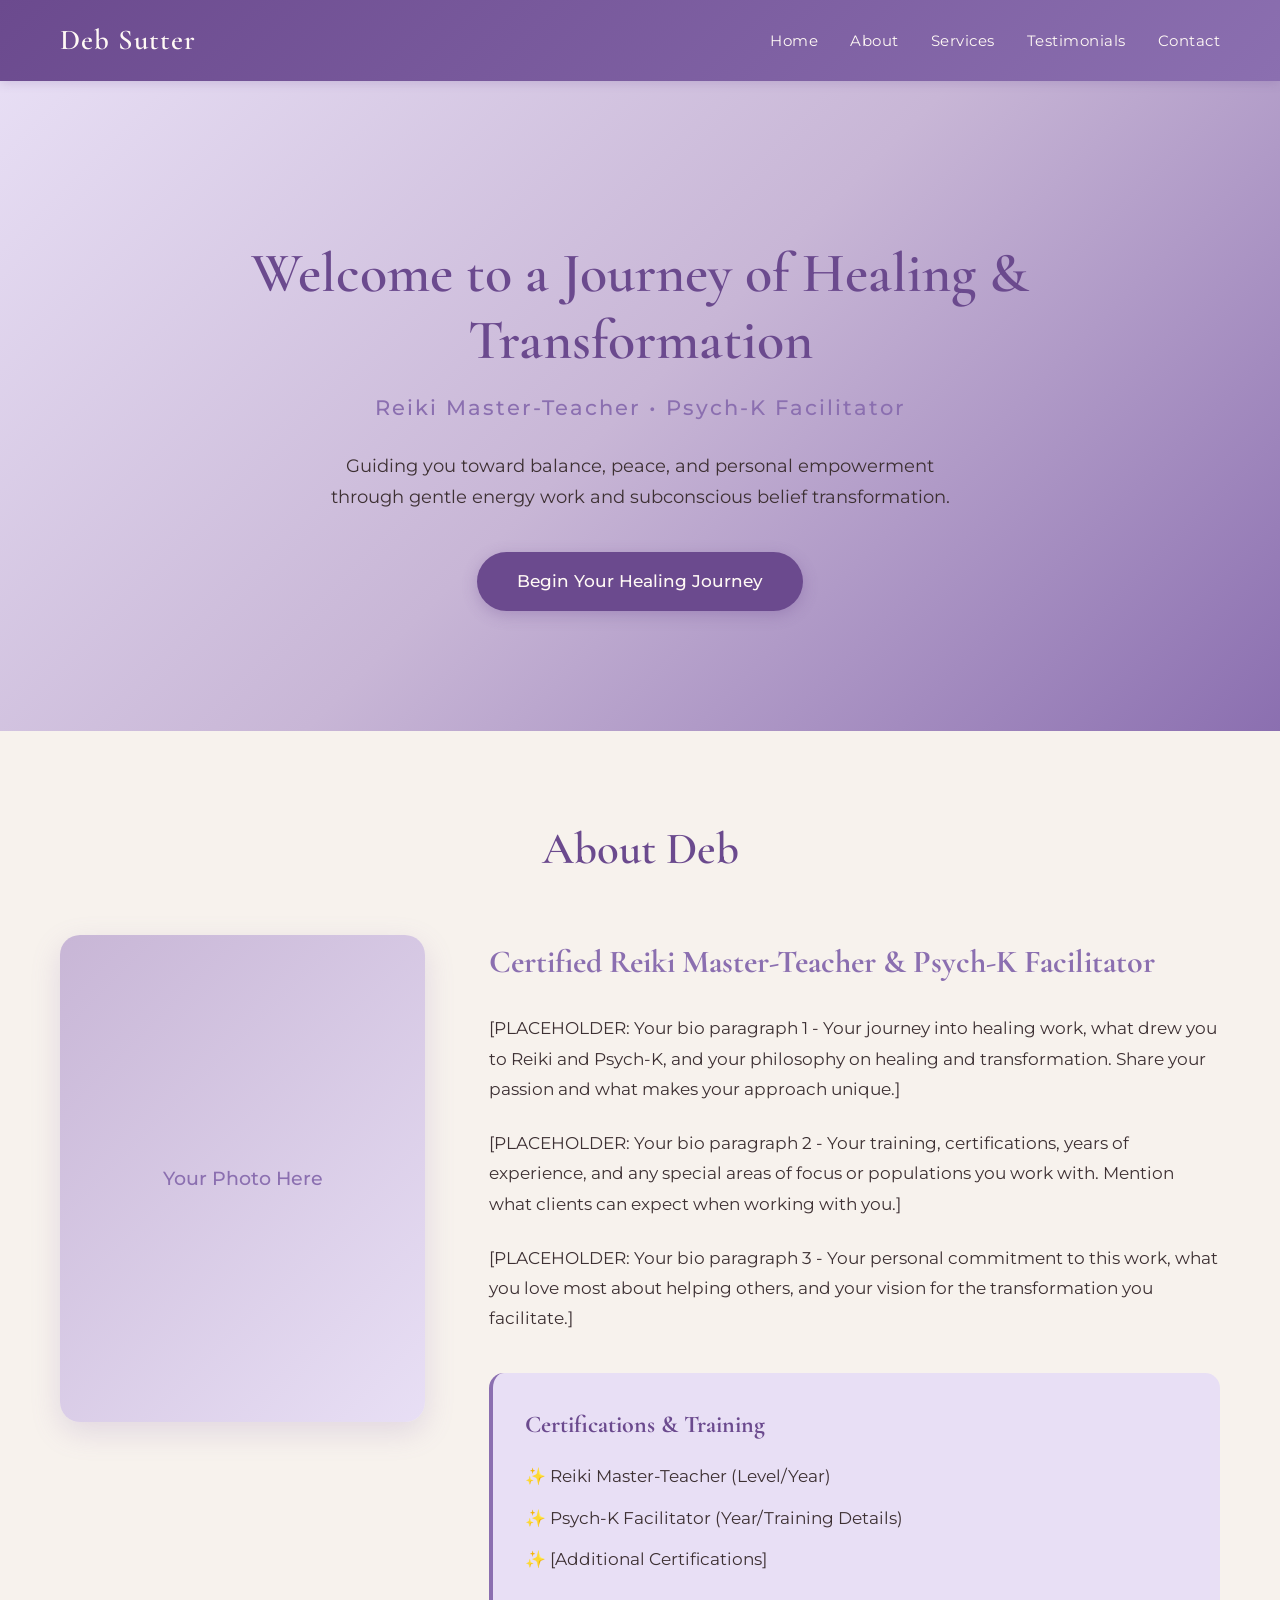
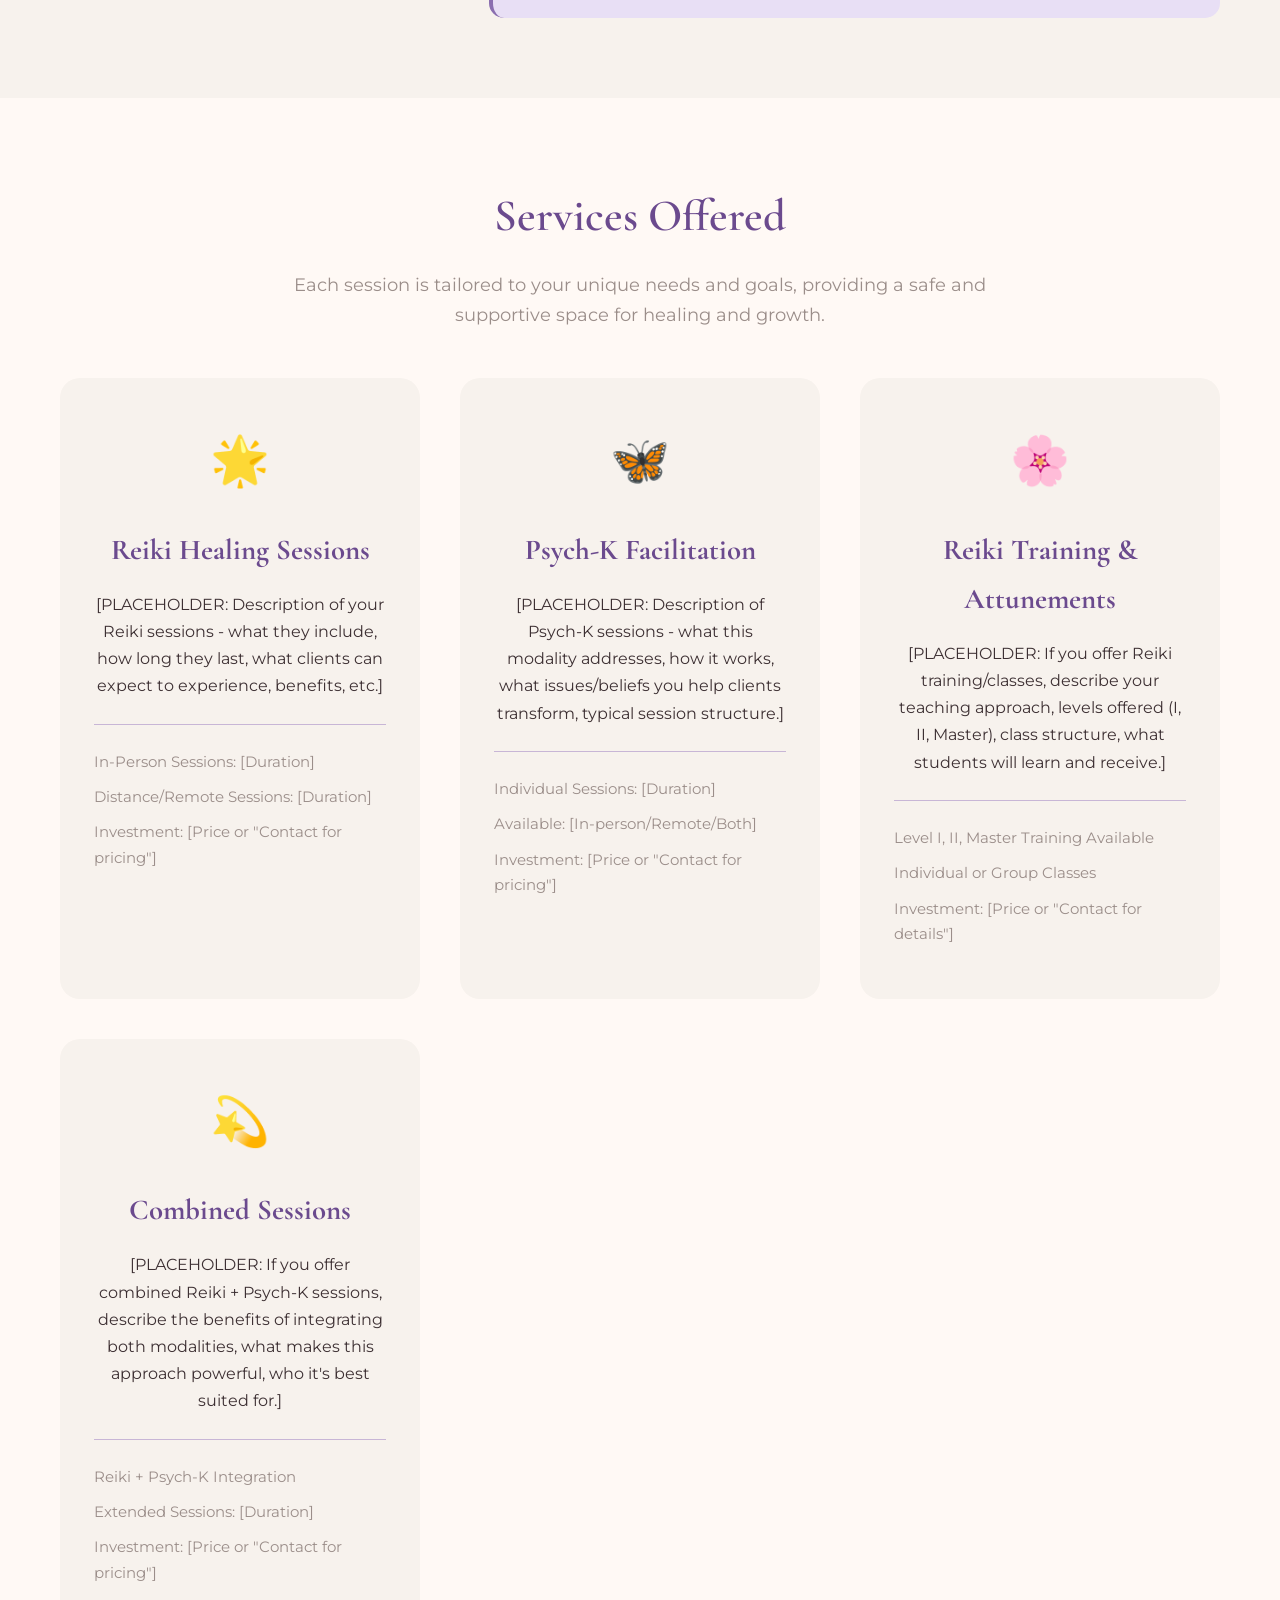
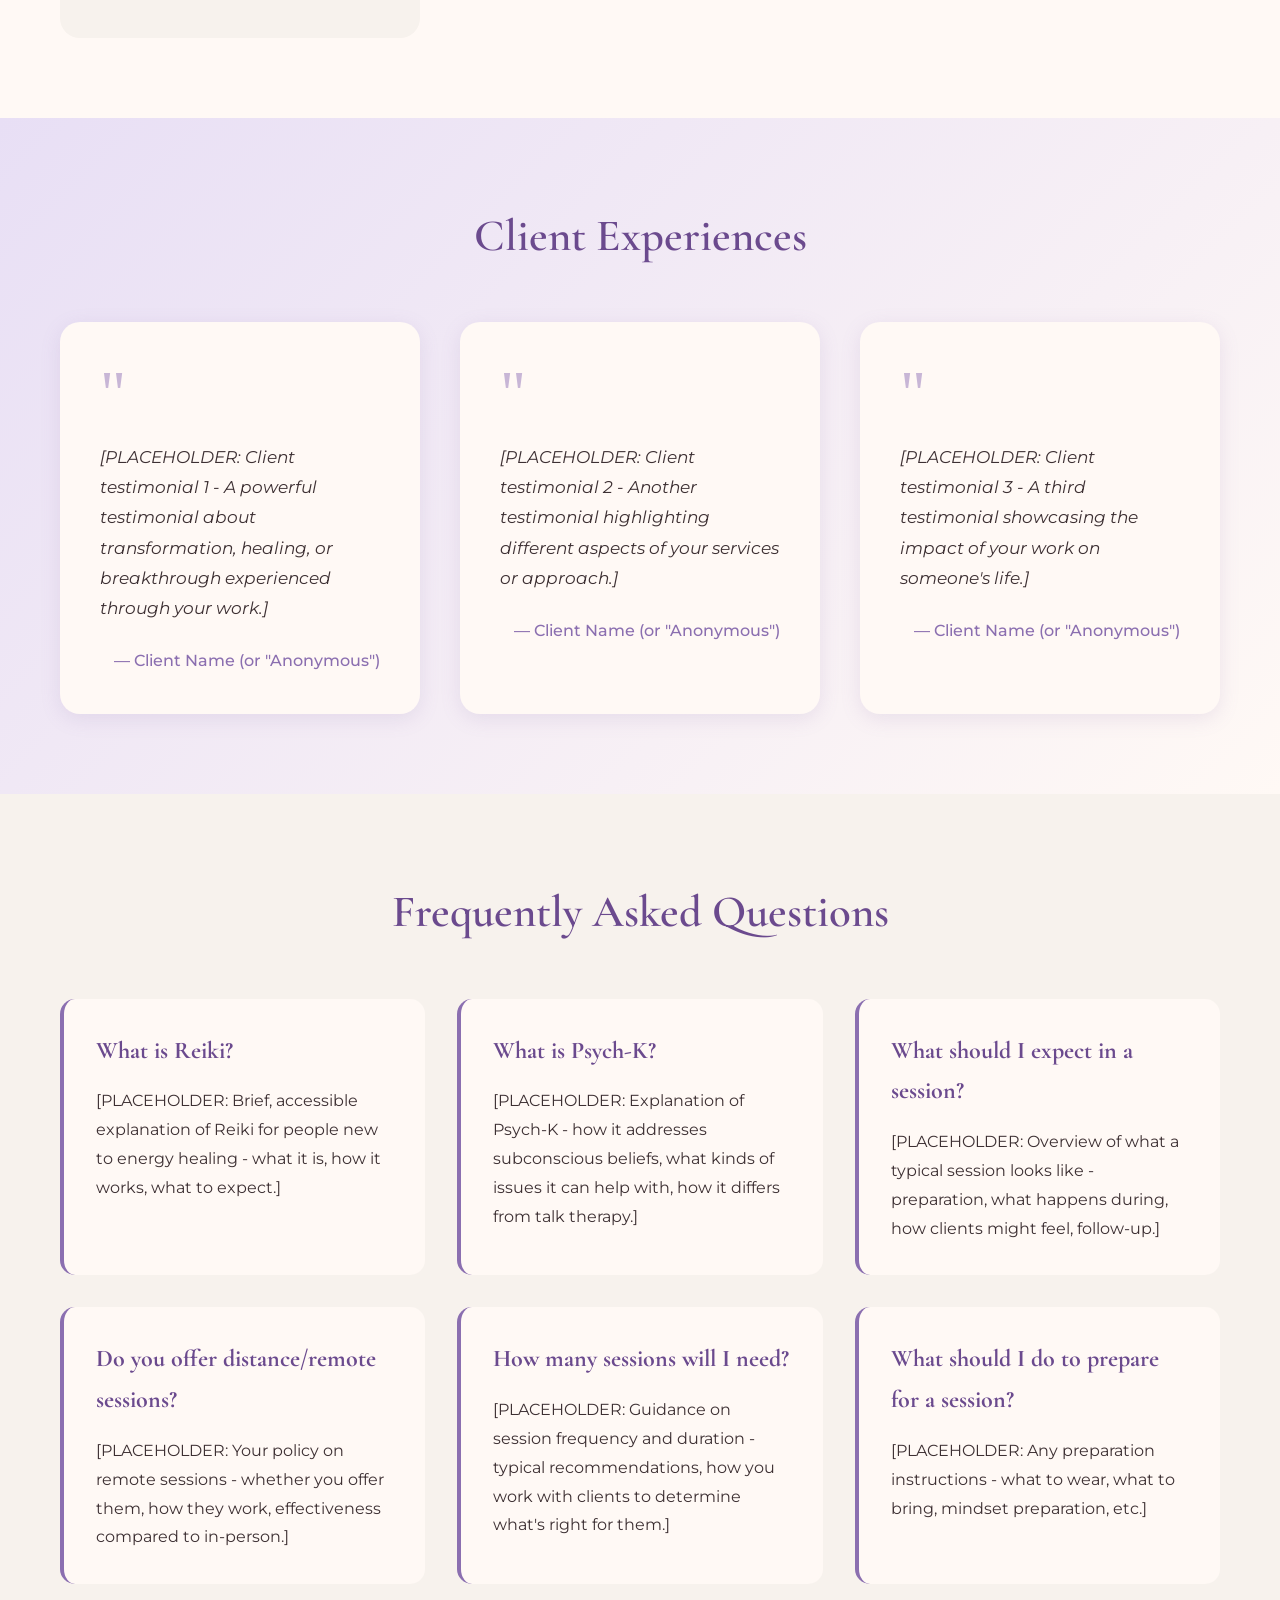
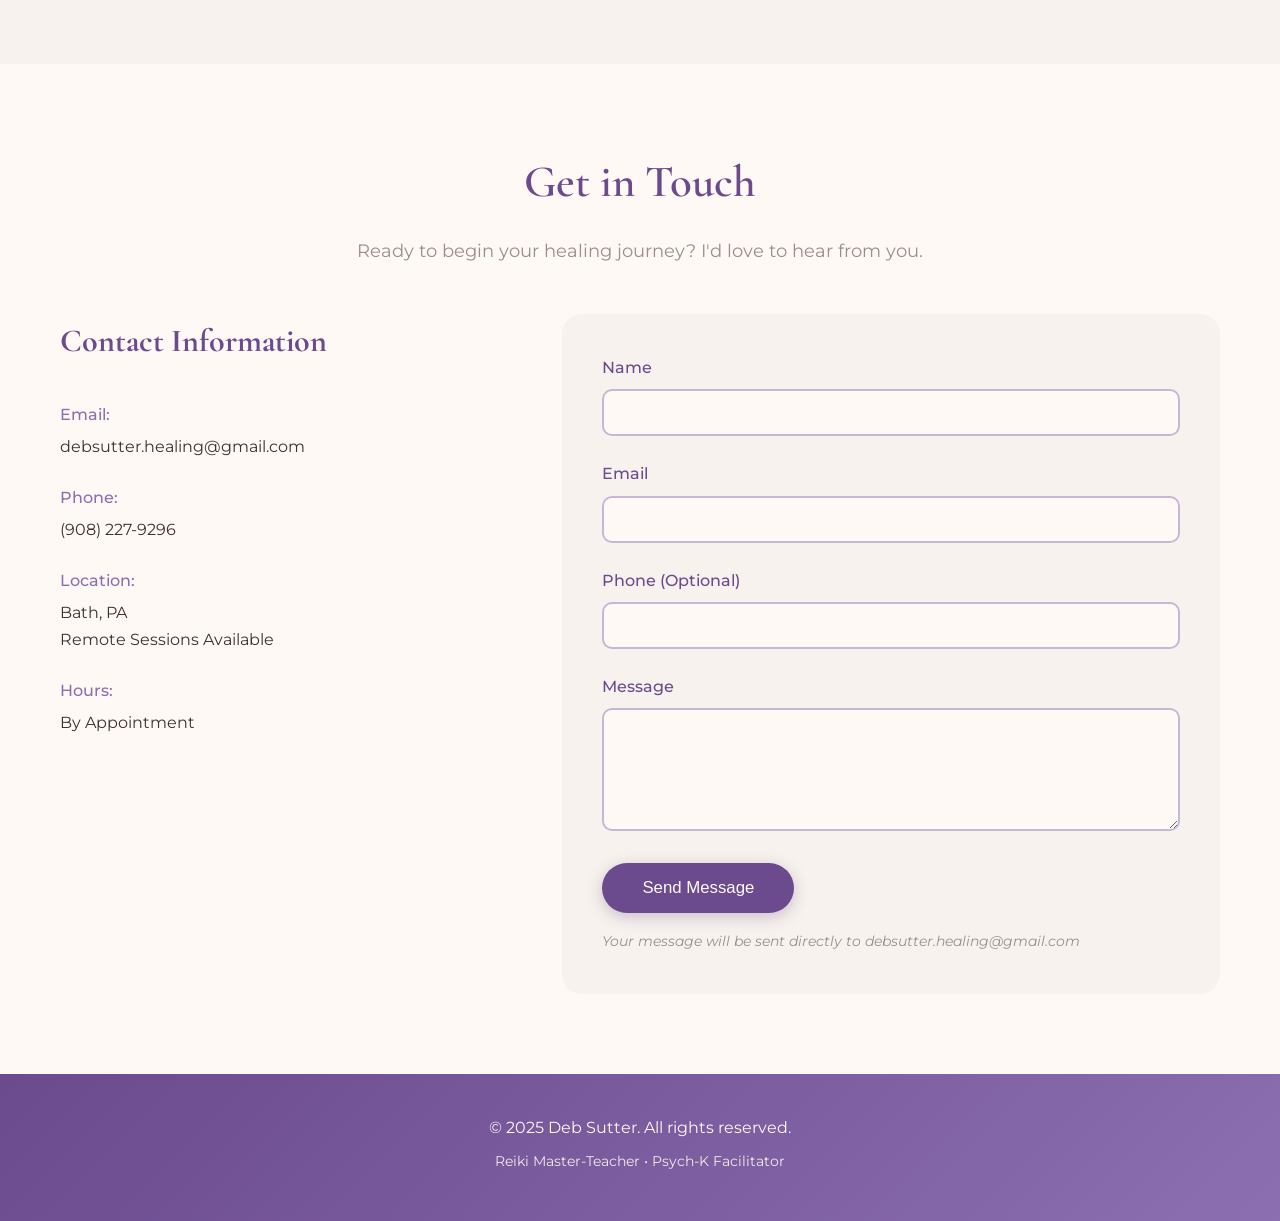
==== index.html @ b5300f3a "Implemented JavaScript redirect to custom thank-you page (free solution) - Removed Formspree _next f" ====
<!DOCTYPE html>
<html lang="en">
<head>
    <meta charset="UTF-8">
    <meta name="viewport" content="width=device-width, initial-scale=1.0">
    <title>Deb Sutter - Reiki Master-Teacher & Psych-K Facilitator</title>
    <link rel="stylesheet" href="styles.css">
    <link rel="preconnect" href="https://fonts.googleapis.com">
    <link rel="preconnect" href="https://fonts.gstatic.com" crossorigin>
    <link href="https://fonts.googleapis.com/css2?family=Cormorant+Garamond:wght@300;400;600&family=Montserrat:wght@300;400;500&display=swap" rel="stylesheet">
</head>
<body>
    <!-- Navigation -->
    <nav class="navbar">
        <div class="container">
            <div class="nav-brand">Deb Sutter</div>
            <ul class="nav-menu">
                <li><a href="#home">Home</a></li>
                <li><a href="#about">About</a></li>
                <li><a href="#services">Services</a></li>
                <li><a href="#testimonials">Testimonials</a></li>
                <li><a href="#contact">Contact</a></li>
            </ul>
            <div class="hamburger">
                <span></span>
                <span></span>
                <span></span>
            </div>
        </div>
    </nav>

    <!-- Hero Section -->
    <section id="home" class="hero">
        <div class="hero-content">
            <h1>Welcome to a Journey of Healing & Transformation</h1>
            <p class="hero-subtitle">Reiki Master-Teacher • Psych-K Facilitator</p>
            <p class="hero-description">Guiding you toward balance, peace, and personal empowerment through gentle energy work and subconscious belief transformation.</p>
            <a href="#contact" class="cta-button">Begin Your Healing Journey</a>
        </div>
    </section>

    <!-- About Section -->
    <section id="about" class="about">
        <div class="container">
            <h2 class="section-title">About Deb</h2>
            <div class="about-content">
                <div class="about-image">
                    <div class="image-placeholder">
                        <p>Your Photo Here</p>
                    </div>
                </div>
                <div class="about-text">
                    <h3>Certified Reiki Master-Teacher & Psych-K Facilitator</h3>
                    <p>
                        [PLACEHOLDER: Your bio paragraph 1 - Your journey into healing work, what drew you to Reiki and Psych-K,
                        and your philosophy on healing and transformation. Share your passion and what makes your approach unique.]
                    </p>
                    <p>
                        [PLACEHOLDER: Your bio paragraph 2 - Your training, certifications, years of experience, and any special
                        areas of focus or populations you work with. Mention what clients can expect when working with you.]
                    </p>
                    <p>
                        [PLACEHOLDER: Your bio paragraph 3 - Your personal commitment to this work, what you love most about
                        helping others, and your vision for the transformation you facilitate.]
                    </p>

                    <div class="credentials">
                        <h4>Certifications & Training</h4>
                        <ul>
                            <li>✨ Reiki Master-Teacher (Level/Year)</li>
                            <li>✨ Psych-K Facilitator (Year/Training Details)</li>
                            <li>✨ [Additional Certifications]</li>
                        </ul>
                    </div>
                </div>
            </div>
        </div>
    </section>

    <!-- Services Section -->
    <section id="services" class="services">
        <div class="container">
            <h2 class="section-title">Services Offered</h2>
            <p class="section-intro">Each session is tailored to your unique needs and goals, providing a safe and supportive space for healing and growth.</p>

            <div class="services-grid">
                <div class="service-card">
                    <div class="service-icon">🌟</div>
                    <h3>Reiki Healing Sessions</h3>
                    <p>[PLACEHOLDER: Description of your Reiki sessions - what they include, how long they last, what clients can expect to experience, benefits, etc.]</p>
                    <ul class="service-details">
                        <li>In-Person Sessions: [Duration]</li>
                        <li>Distance/Remote Sessions: [Duration]</li>
                        <li>Investment: [Price or "Contact for pricing"]</li>
                    </ul>
                </div>

                <div class="service-card">
                    <div class="service-icon">🦋</div>
                    <h3>Psych-K Facilitation</h3>
                    <p>[PLACEHOLDER: Description of Psych-K sessions - what this modality addresses, how it works, what issues/beliefs you help clients transform, typical session structure.]</p>
                    <ul class="service-details">
                        <li>Individual Sessions: [Duration]</li>
                        <li>Available: [In-person/Remote/Both]</li>
                        <li>Investment: [Price or "Contact for pricing"]</li>
                    </ul>
                </div>

                <div class="service-card">
                    <div class="service-icon">🌸</div>
                    <h3>Reiki Training & Attunements</h3>
                    <p>[PLACEHOLDER: If you offer Reiki training/classes, describe your teaching approach, levels offered (I, II, Master), class structure, what students will learn and receive.]</p>
                    <ul class="service-details">
                        <li>Level I, II, Master Training Available</li>
                        <li>Individual or Group Classes</li>
                        <li>Investment: [Price or "Contact for details"]</li>
                    </ul>
                </div>

                <div class="service-card">
                    <div class="service-icon">💫</div>
                    <h3>Combined Sessions</h3>
                    <p>[PLACEHOLDER: If you offer combined Reiki + Psych-K sessions, describe the benefits of integrating both modalities, what makes this approach powerful, who it's best suited for.]</p>
                    <ul class="service-details">
                        <li>Reiki + Psych-K Integration</li>
                        <li>Extended Sessions: [Duration]</li>
                        <li>Investment: [Price or "Contact for pricing"]</li>
                    </ul>
                </div>
            </div>
        </div>
    </section>

    <!-- Testimonials Section -->
    <section id="testimonials" class="testimonials">
        <div class="container">
            <h2 class="section-title">Client Experiences</h2>

            <div class="testimonials-grid">
                <div class="testimonial-card">
                    <div class="quote-icon">"</div>
                    <p class="testimonial-text">
                        [PLACEHOLDER: Client testimonial 1 - A powerful testimonial about transformation, healing, or breakthrough experienced through your work.]
                    </p>
                    <p class="testimonial-author">— Client Name (or "Anonymous")</p>
                </div>

                <div class="testimonial-card">
                    <div class="quote-icon">"</div>
                    <p class="testimonial-text">
                        [PLACEHOLDER: Client testimonial 2 - Another testimonial highlighting different aspects of your services or approach.]
                    </p>
                    <p class="testimonial-author">— Client Name (or "Anonymous")</p>
                </div>

                <div class="testimonial-card">
                    <div class="quote-icon">"</div>
                    <p class="testimonial-text">
                        [PLACEHOLDER: Client testimonial 3 - A third testimonial showcasing the impact of your work on someone's life.]
                    </p>
                    <p class="testimonial-author">— Client Name (or "Anonymous")</p>
                </div>
            </div>
        </div>
    </section>

    <!-- FAQ Section -->
    <section id="faq" class="faq">
        <div class="container">
            <h2 class="section-title">Frequently Asked Questions</h2>

            <div class="faq-grid">
                <div class="faq-item">
                    <h3>What is Reiki?</h3>
                    <p>[PLACEHOLDER: Brief, accessible explanation of Reiki for people new to energy healing - what it is, how it works, what to expect.]</p>
                </div>

                <div class="faq-item">
                    <h3>What is Psych-K?</h3>
                    <p>[PLACEHOLDER: Explanation of Psych-K - how it addresses subconscious beliefs, what kinds of issues it can help with, how it differs from talk therapy.]</p>
                </div>

                <div class="faq-item">
                    <h3>What should I expect in a session?</h3>
                    <p>[PLACEHOLDER: Overview of what a typical session looks like - preparation, what happens during, how clients might feel, follow-up.]</p>
                </div>

                <div class="faq-item">
                    <h3>Do you offer distance/remote sessions?</h3>
                    <p>[PLACEHOLDER: Your policy on remote sessions - whether you offer them, how they work, effectiveness compared to in-person.]</p>
                </div>

                <div class="faq-item">
                    <h3>How many sessions will I need?</h3>
                    <p>[PLACEHOLDER: Guidance on session frequency and duration - typical recommendations, how you work with clients to determine what's right for them.]</p>
                </div>

                <div class="faq-item">
                    <h3>What should I do to prepare for a session?</h3>
                    <p>[PLACEHOLDER: Any preparation instructions - what to wear, what to bring, mindset preparation, etc.]</p>
                </div>
            </div>
        </div>
    </section>

    <!-- Contact Section -->
    <section id="contact" class="contact">
        <div class="container">
            <h2 class="section-title">Get in Touch</h2>
            <p class="section-intro">Ready to begin your healing journey? I'd love to hear from you.</p>

            <div class="contact-content">
                <div class="contact-info">
                    <h3>Contact Information</h3>
                    <div class="contact-item">
                        <span class="contact-label">Email:</span>
                        <a href="mailto:debsutter.healing@gmail.com">debsutter.healing@gmail.com</a>
                    </div>
                    <div class="contact-item">
                        <span class="contact-label">Phone:</span>
                        <a href="tel:+19082279296">(908) 227-9296</a>
                    </div>
                    <div class="contact-item">
                        <span class="contact-label">Location:</span>
                        <span>Bath, PA<br>Remote Sessions Available</span>
                    </div>
                    <div class="contact-item">
                        <span class="contact-label">Hours:</span>
                        <span>By Appointment</span>
                    </div>
                </div>

                <div class="contact-form">
                    <form id="contactForm" action="https://formspree.io/f/xwprgnqw" method="POST">
                        <div class="form-group">
                            <label for="name">Name</label>
                            <input type="text" id="name" name="name" required>
                        </div>
                        <div class="form-group">
                            <label for="email">Email</label>
                            <input type="email" id="email" name="email" required>
                        </div>
                        <div class="form-group">
                            <label for="phone">Phone (Optional)</label>
                            <input type="tel" id="phone" name="phone">
                        </div>
                        <div class="form-group">
                            <label for="message">Message</label>
                            <textarea id="message" name="message" rows="5" required></textarea>
                        </div>
                        <button type="submit" class="cta-button">Send Message</button>
                    </form>
                    <p class="form-note">Your message will be sent directly to debsutter.healing@gmail.com</p>
                </div>
            </div>
        </div>
    </section>

    <!-- Footer -->
    <footer class="footer">
        <div class="container">
            <p>&copy; 2025 Deb Sutter. All rights reserved.</p>
            <p class="footer-note">Reiki Master-Teacher • Psych-K Facilitator</p>
        </div>
    </footer>

    <script src="script.js"></script>
</body>
</html>
---- styles.css ----
/* Global Styles - Warm & Welcoming with Purple/Lavender Theme */
* {
    margin: 0;
    padding: 0;
    box-sizing: border-box;
}

:root {
    /* Purple/Lavender Color Palette */
    --primary-purple: #8B6FB0;
    --soft-lavender: #C8B6D6;
    --pale-lavender: #E8DFF5;
    --deep-purple: #6B4A8E;
    --warm-white: #FFF9F5;
    --cream: #F7F2ED;
    --warm-gray: #9B8E8A;
    --text-dark: #3D3033;
    --gold-accent: #D4AF37;

    /* Typography */
    --font-heading: 'Cormorant Garamond', serif;
    --font-body: 'Montserrat', sans-serif;

    /* Spacing */
    --section-padding: 80px 20px;
    --container-max: 1200px;
}

body {
    font-family: var(--font-body);
    color: var(--text-dark);
    background-color: var(--warm-white);
    line-height: 1.7;
    font-size: 16px;
}

.container {
    max-width: var(--container-max);
    margin: 0 auto;
    padding: 0 20px;
}

/* Navigation */
.navbar {
    background: linear-gradient(135deg, var(--deep-purple) 0%, var(--primary-purple) 100%);
    padding: 1rem 0;
    position: fixed;
    width: 100%;
    top: 0;
    z-index: 1000;
    box-shadow: 0 2px 10px rgba(107, 74, 142, 0.2);
}

.navbar .container {
    display: flex;
    justify-content: space-between;
    align-items: center;
}

.nav-brand {
    font-family: var(--font-heading);
    font-size: 1.8rem;
    font-weight: 600;
    color: var(--warm-white);
    letter-spacing: 1px;
}

.nav-menu {
    display: flex;
    list-style: none;
    gap: 2rem;
}

.nav-menu a {
    color: var(--warm-white);
    text-decoration: none;
    font-weight: 400;
    transition: color 0.3s ease;
    font-size: 0.95rem;
    letter-spacing: 0.5px;
}

.nav-menu a:hover {
    color: var(--gold-accent);
}

.hamburger {
    display: none;
    flex-direction: column;
    cursor: pointer;
}

.hamburger span {
    width: 25px;
    height: 3px;
    background: var(--warm-white);
    margin: 3px 0;
    transition: 0.3s;
}

/* Hero Section */
.hero {
    background: linear-gradient(135deg, var(--pale-lavender) 0%, var(--soft-lavender) 50%, var(--primary-purple) 100%);
    padding: 180px 20px 120px;
    text-align: center;
    margin-top: 60px;
}

.hero-content {
    max-width: 800px;
    margin: 0 auto;
}

.hero h1 {
    font-family: var(--font-heading);
    font-size: 3.5rem;
    font-weight: 600;
    color: var(--deep-purple);
    margin-bottom: 1rem;
    line-height: 1.2;
}

.hero-subtitle {
    font-size: 1.3rem;
    color: var(--primary-purple);
    font-weight: 500;
    margin-bottom: 1.5rem;
    letter-spacing: 2px;
}

.hero-description {
    font-size: 1.15rem;
    color: var(--text-dark);
    margin-bottom: 2.5rem;
    max-width: 650px;
    margin-left: auto;
    margin-right: auto;
}

.cta-button {
    display: inline-block;
    padding: 15px 40px;
    background: var(--deep-purple);
    color: var(--warm-white);
    text-decoration: none;
    border-radius: 50px;
    font-weight: 500;
    font-size: 1.05rem;
    transition: all 0.3s ease;
    box-shadow: 0 4px 15px rgba(107, 74, 142, 0.3);
    border: none;
    cursor: pointer;
}

.cta-button:hover {
    background: var(--primary-purple);
    transform: translateY(-2px);
    box-shadow: 0 6px 20px rgba(107, 74, 142, 0.4);
}

/* Section Titles */
.section-title {
    font-family: var(--font-heading);
    font-size: 2.8rem;
    text-align: center;
    color: var(--deep-purple);
    margin-bottom: 1rem;
    font-weight: 600;
}

.section-intro {
    text-align: center;
    font-size: 1.1rem;
    color: var(--warm-gray);
    max-width: 700px;
    margin: 0 auto 3rem;
}

/* About Section */
.about {
    padding: var(--section-padding);
    background: var(--cream);
}

.about-content {
    display: grid;
    grid-template-columns: 1fr 2fr;
    gap: 4rem;
    align-items: start;
    margin-top: 3rem;
}

.about-image {
    position: relative;
}

.image-placeholder {
    background: linear-gradient(135deg, var(--soft-lavender), var(--pale-lavender));
    border-radius: 20px;
    aspect-ratio: 3/4;
    display: flex;
    align-items: center;
    justify-content: center;
    box-shadow: 0 10px 30px rgba(139, 111, 176, 0.2);
}

.image-placeholder p {
    color: var(--primary-purple);
    font-size: 1.2rem;
    font-weight: 500;
}

.about-text h3 {
    font-family: var(--font-heading);
    font-size: 2rem;
    color: var(--primary-purple);
    margin-bottom: 1.5rem;
}

.about-text p {
    margin-bottom: 1.5rem;
    font-size: 1.05rem;
    line-height: 1.8;
    color: var(--text-dark);
}

.credentials {
    margin-top: 2.5rem;
    padding: 2rem;
    background: var(--pale-lavender);
    border-radius: 15px;
    border-left: 4px solid var(--primary-purple);
}

.credentials h4 {
    font-family: var(--font-heading);
    font-size: 1.5rem;
    color: var(--deep-purple);
    margin-bottom: 1rem;
}

.credentials ul {
    list-style: none;
}

.credentials li {
    margin-bottom: 0.8rem;
    font-size: 1.05rem;
    color: var(--text-dark);
}

/* Services Section */
.services {
    padding: var(--section-padding);
    background: var(--warm-white);
}

.services-grid {
    display: grid;
    grid-template-columns: repeat(auto-fit, minmax(280px, 1fr));
    gap: 2.5rem;
    margin-top: 3rem;
}

.service-card {
    background: var(--cream);
    padding: 2.5rem 2rem;
    border-radius: 20px;
    text-align: center;
    transition: all 0.3s ease;
    border: 2px solid transparent;
}

.service-card:hover {
    transform: translateY(-5px);
    box-shadow: 0 15px 35px rgba(139, 111, 176, 0.2);
    border-color: var(--soft-lavender);
}

.service-icon {
    font-size: 3rem;
    margin-bottom: 1.5rem;
}

.service-card h3 {
    font-family: var(--font-heading);
    font-size: 1.8rem;
    color: var(--deep-purple);
    margin-bottom: 1rem;
}

.service-card p {
    color: var(--text-dark);
    margin-bottom: 1.5rem;
    line-height: 1.7;
}

.service-details {
    list-style: none;
    text-align: left;
    margin-top: 1.5rem;
    padding-top: 1.5rem;
    border-top: 1px solid var(--soft-lavender);
}

.service-details li {
    color: var(--warm-gray);
    margin-bottom: 0.6rem;
    font-size: 0.95rem;
}

/* Testimonials Section */
.testimonials {
    padding: var(--section-padding);
    background: linear-gradient(135deg, var(--pale-lavender) 0%, var(--warm-white) 100%);
}

.testimonials-grid {
    display: grid;
    grid-template-columns: repeat(auto-fit, minmax(300px, 1fr));
    gap: 2.5rem;
    margin-top: 3rem;
}

.testimonial-card {
    background: var(--warm-white);
    padding: 2.5rem;
    border-radius: 20px;
    box-shadow: 0 5px 20px rgba(139, 111, 176, 0.15);
    position: relative;
}

.quote-icon {
    font-size: 4rem;
    color: var(--soft-lavender);
    line-height: 1;
    margin-bottom: 1rem;
    font-family: Georgia, serif;
}

.testimonial-text {
    font-style: italic;
    color: var(--text-dark);
    margin-bottom: 1.5rem;
    line-height: 1.8;
    font-size: 1.05rem;
}

.testimonial-author {
    color: var(--primary-purple);
    font-weight: 500;
    text-align: right;
}

/* FAQ Section */
.faq {
    padding: var(--section-padding);
    background: var(--cream);
}

.faq-grid {
    display: grid;
    grid-template-columns: repeat(auto-fit, minmax(350px, 1fr));
    gap: 2rem;
    margin-top: 3rem;
}

.faq-item {
    background: var(--warm-white);
    padding: 2rem;
    border-radius: 15px;
    border-left: 4px solid var(--primary-purple);
}

.faq-item h3 {
    font-family: var(--font-heading);
    font-size: 1.5rem;
    color: var(--deep-purple);
    margin-bottom: 1rem;
}

.faq-item p {
    color: var(--text-dark);
    line-height: 1.8;
}

/* Contact Section */
.contact {
    padding: var(--section-padding);
    background: var(--warm-white);
}

.contact-content {
    display: grid;
    grid-template-columns: 1fr 1.5fr;
    gap: 4rem;
    margin-top: 3rem;
}

.contact-info h3 {
    font-family: var(--font-heading);
    font-size: 2rem;
    color: var(--deep-purple);
    margin-bottom: 2rem;
}

.contact-item {
    margin-bottom: 1.5rem;
}

.contact-label {
    display: block;
    font-weight: 500;
    color: var(--primary-purple);
    margin-bottom: 0.3rem;
}

.contact-item a {
    color: var(--text-dark);
    text-decoration: none;
    transition: color 0.3s ease;
}

.contact-item a:hover {
    color: var(--primary-purple);
}

/* Contact Form */
.contact-form {
    background: var(--cream);
    padding: 2.5rem;
    border-radius: 20px;
}

.form-group {
    margin-bottom: 1.5rem;
}

.form-group label {
    display: block;
    margin-bottom: 0.5rem;
    color: var(--deep-purple);
    font-weight: 500;
}

.form-group input,
.form-group textarea {
    width: 100%;
    padding: 12px 15px;
    border: 2px solid var(--soft-lavender);
    border-radius: 10px;
    font-family: var(--font-body);
    font-size: 1rem;
    transition: border-color 0.3s ease;
    background: var(--warm-white);
}

.form-group input:focus,
.form-group textarea:focus {
    outline: none;
    border-color: var(--primary-purple);
}

.form-note {
    margin-top: 1rem;
    font-size: 0.9rem;
    color: var(--warm-gray);
    font-style: italic;
}

/* Footer */
.footer {
    background: linear-gradient(135deg, var(--deep-purple) 0%, var(--primary-purple) 100%);
    color: var(--warm-white);
    text-align: center;
    padding: 2.5rem 20px;
}

.footer p {
    margin-bottom: 0.5rem;
}

.footer-note {
    font-size: 0.9rem;
    opacity: 0.9;
}

/* Responsive Design */
@media (max-width: 968px) {
    .about-content,
    .contact-content {
        grid-template-columns: 1fr;
        gap: 2.5rem;
    }

    .hero h1 {
        font-size: 2.5rem;
    }

    .section-title {
        font-size: 2.2rem;
    }
}

@media (max-width: 768px) {
    .hamburger {
        display: flex;
    }

    .nav-menu {
        position: absolute;
        left: -100%;
        top: 70px;
        flex-direction: column;
        background: var(--deep-purple);
        width: 100%;
        text-align: center;
        transition: 0.3s;
        padding: 2rem 0;
    }

    .nav-menu.active {
        left: 0;
    }

    .hero {
        padding: 140px 20px 80px;
    }

    .hero h1 {
        font-size: 2rem;
    }

    .hero-subtitle {
        font-size: 1.1rem;
    }

    .services-grid,
    .testimonials-grid,
    .faq-grid {
        grid-template-columns: 1fr;
    }
}

@media (max-width: 480px) {
    .hero h1 {
        font-size: 1.8rem;
    }

    .section-title {
        font-size: 1.8rem;
    }

    .service-card,
    .testimonial-card {
        padding: 2rem 1.5rem;
    }
}
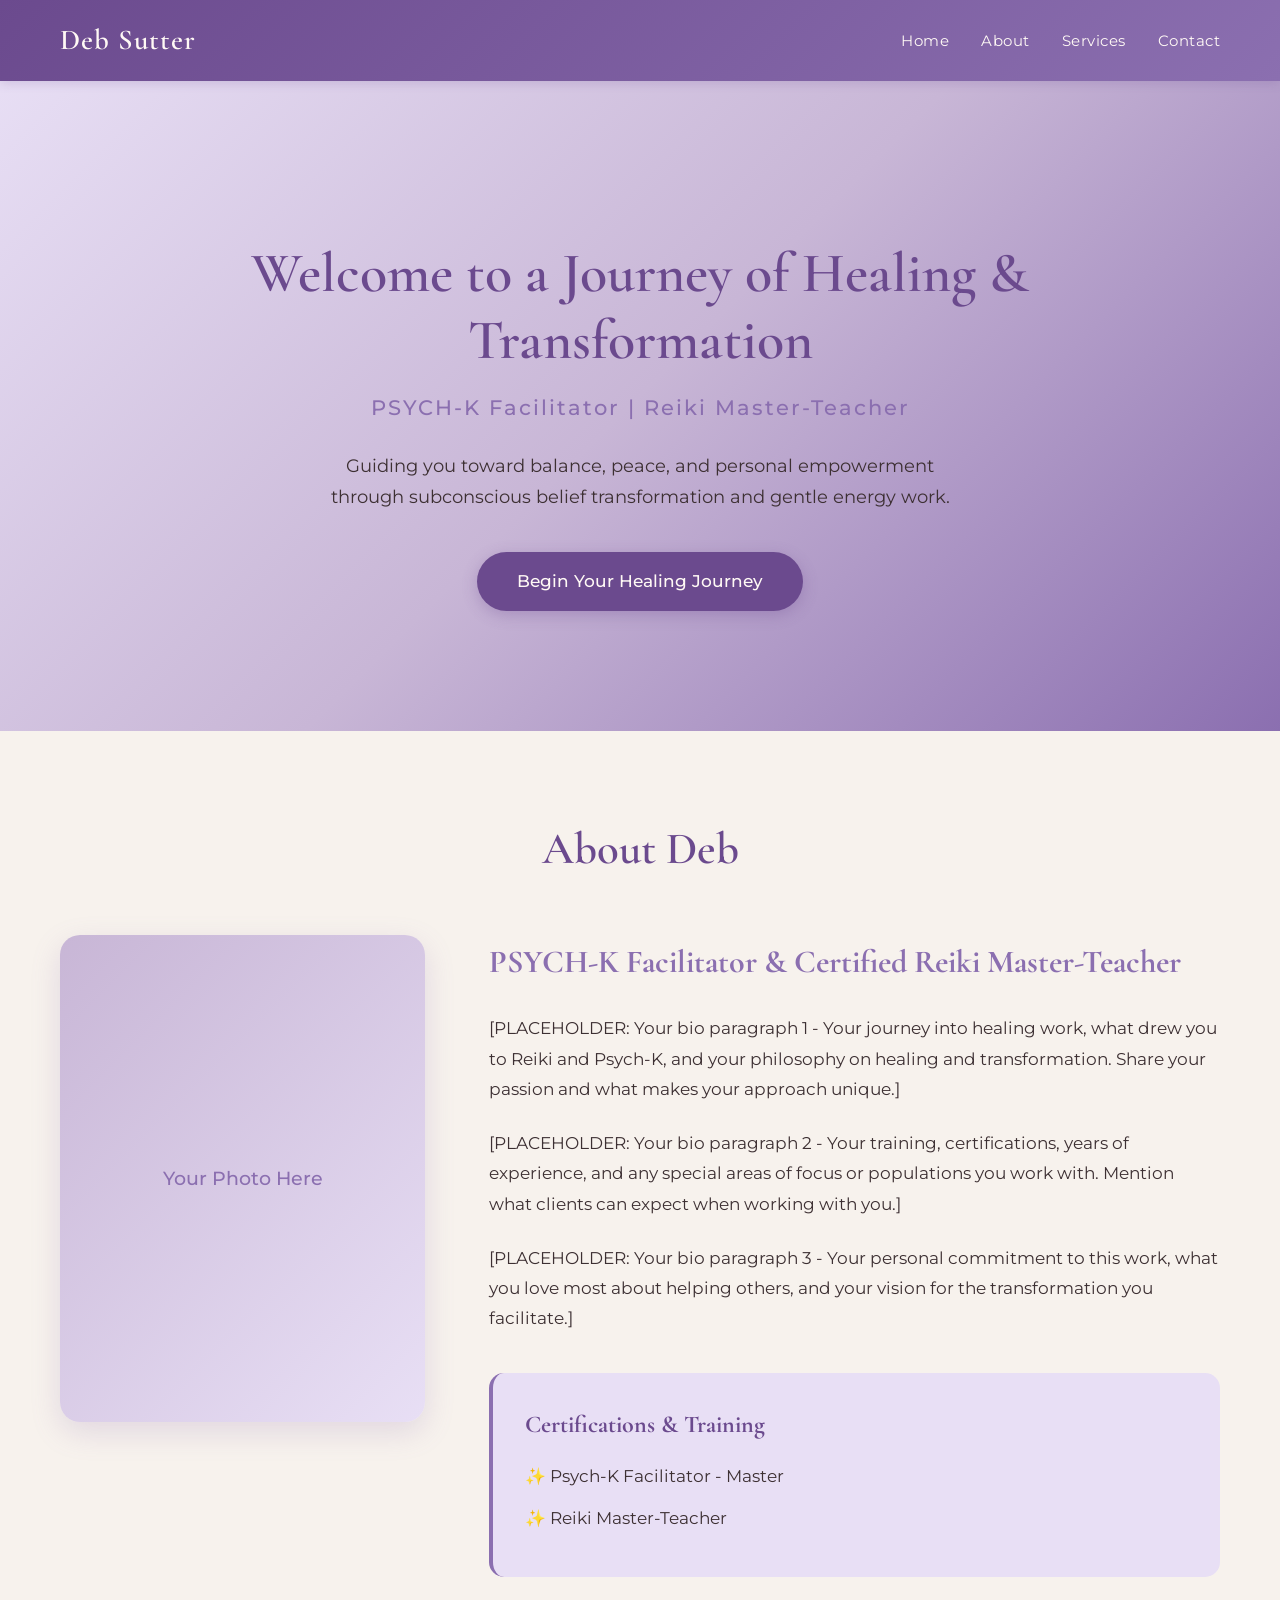
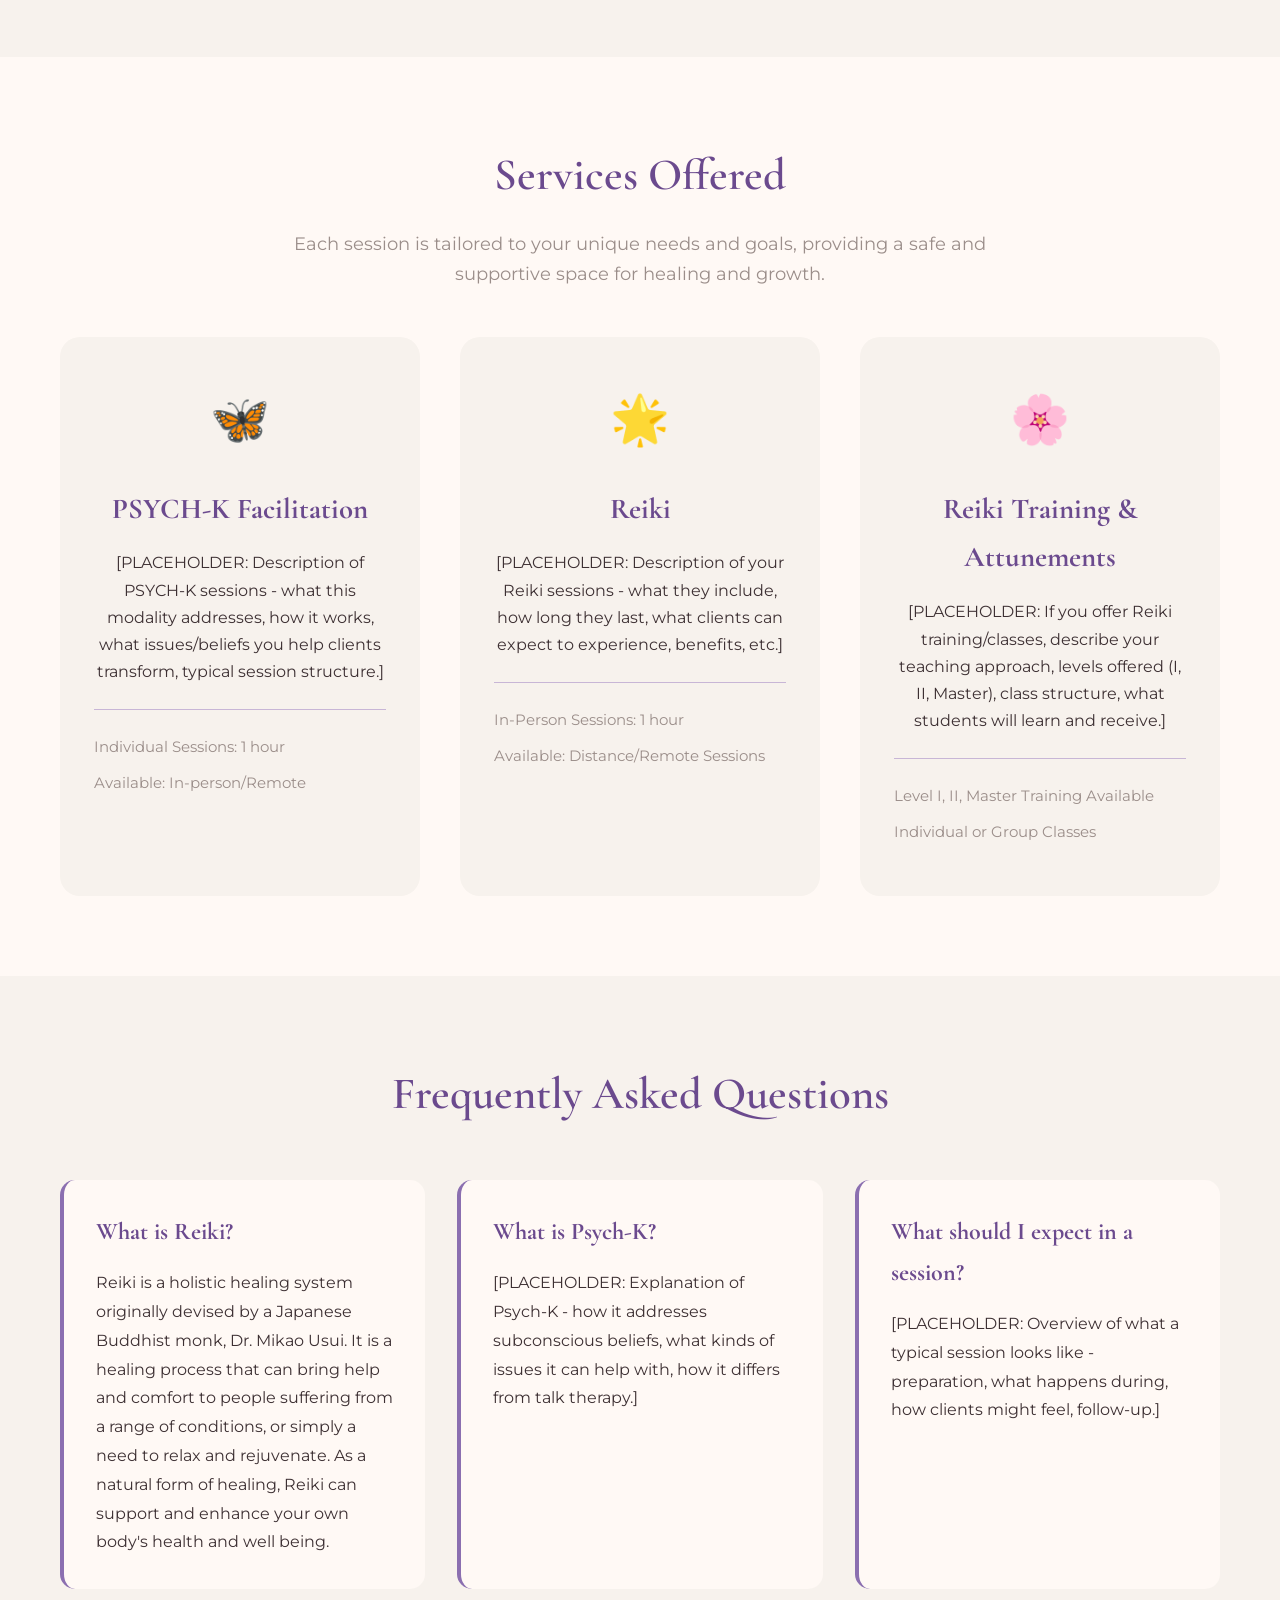
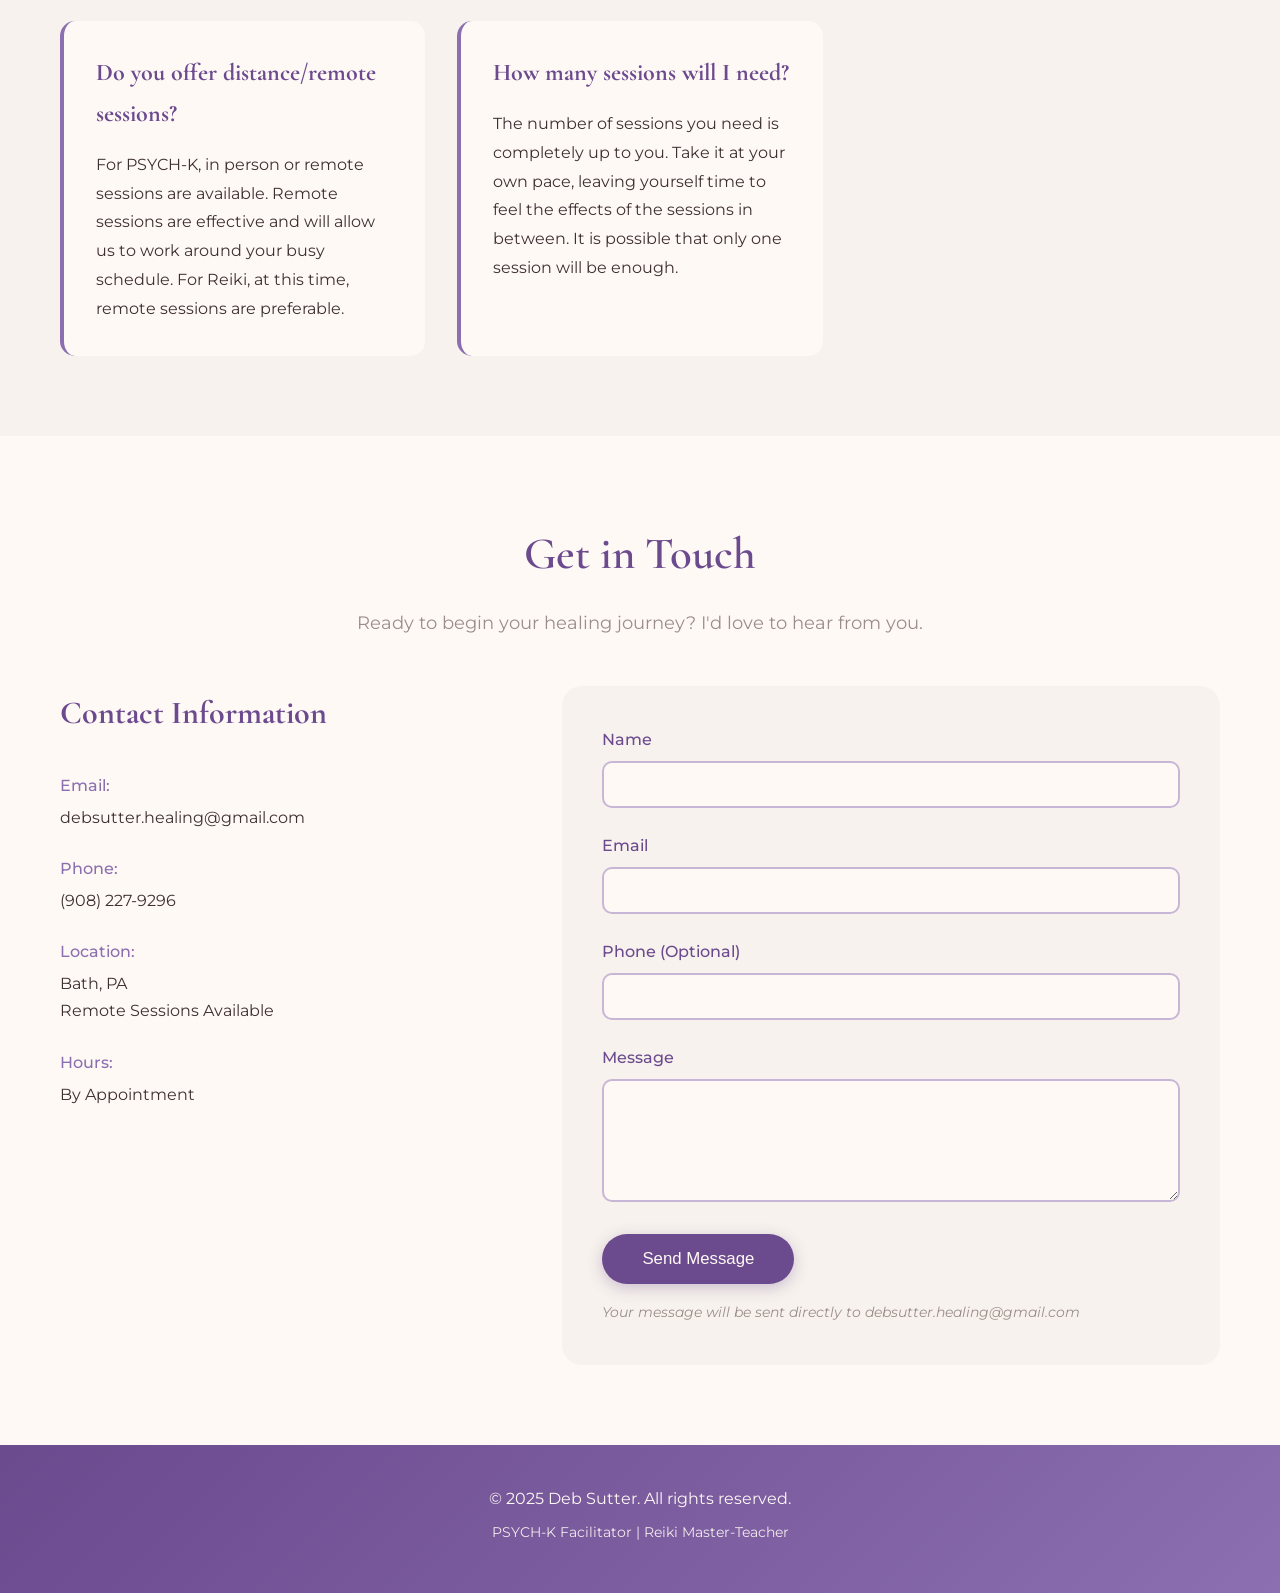
==== commit fe07778f: "Update to descriptions of index.html" ====
--- a/index.html
+++ b/index.html
@@ -3,7 +3,7 @@
 <head>
     <meta charset="UTF-8">
     <meta name="viewport" content="width=device-width, initial-scale=1.0">
-    <title>Deb Sutter - Reiki Master-Teacher & Psych-K Facilitator</title>
+    <title>Deb Sutter - PSYCH-K Facilitator | Reiki Master-Teacher</title>
     <link rel="stylesheet" href="styles.css">
     <link rel="preconnect" href="https://fonts.googleapis.com">
     <link rel="preconnect" href="https://fonts.gstatic.com" crossorigin>
@@ -18,7 +18,6 @@
                 <li><a href="#home">Home</a></li>
                 <li><a href="#about">About</a></li>
                 <li><a href="#services">Services</a></li>
-                <li><a href="#testimonials">Testimonials</a></li>
                 <li><a href="#contact">Contact</a></li>
             </ul>
             <div class="hamburger">
@@ -33,8 +32,8 @@
     <section id="home" class="hero">
         <div class="hero-content">
             <h1>Welcome to a Journey of Healing & Transformation</h1>
-            <p class="hero-subtitle">Reiki Master-Teacher • Psych-K Facilitator</p>
-            <p class="hero-description">Guiding you toward balance, peace, and personal empowerment through gentle energy work and subconscious belief transformation.</p>
+            <p class="hero-subtitle">PSYCH-K Facilitator | Reiki Master-Teacher</p>
+            <p class="hero-description">Guiding you toward balance, peace, and personal empowerment through subconscious belief transformation and gentle energy work.</p>
             <a href="#contact" class="cta-button">Begin Your Healing Journey</a>
         </div>
     </section>
@@ -50,7 +49,7 @@
                     </div>
                 </div>
                 <div class="about-text">
-                    <h3>Certified Reiki Master-Teacher & Psych-K Facilitator</h3>
+                    <h3>PSYCH-K Facilitator & Certified Reiki Master-Teacher</h3>
                     <p>
                         [PLACEHOLDER: Your bio paragraph 1 - Your journey into healing work, what drew you to Reiki and Psych-K,
                         and your philosophy on healing and transformation. Share your passion and what makes your approach unique.]
@@ -67,9 +66,8 @@
                     <div class="credentials">
                         <h4>Certifications & Training</h4>
                         <ul>
-                            <li>✨ Reiki Master-Teacher (Level/Year)</li>
-                            <li>✨ Psych-K Facilitator (Year/Training Details)</li>
-                            <li>✨ [Additional Certifications]</li>
+                            <li>✨ Psych-K Facilitator - Master</li>
+                            <li>✨ Reiki Master-Teacher</li>
                         </ul>
                     </div>
                 </div>
@@ -85,24 +83,22 @@
 
             <div class="services-grid">
                 <div class="service-card">
+                    <div class="service-icon">🦋</div>
+                    <h3>PSYCH-K Facilitation</h3>
+                    <p>[PLACEHOLDER: Description of PSYCH-K sessions - what this modality addresses, how it works, what issues/beliefs you help clients transform, typical session structure.]</p>
+                    <ul class="service-details">
+                        <li>Individual Sessions: 1 hour</li>
+                        <li>Available: In-person/Remote</li>
+                    </ul>
+                </div>
+
+                <div class="service-card">
                     <div class="service-icon">🌟</div>
-                    <h3>Reiki Healing Sessions</h3>
+                    <h3>Reiki</h3>
                     <p>[PLACEHOLDER: Description of your Reiki sessions - what they include, how long they last, what clients can expect to experience, benefits, etc.]</p>
                     <ul class="service-details">
-                        <li>In-Person Sessions: [Duration]</li>
-                        <li>Distance/Remote Sessions: [Duration]</li>
-                        <li>Investment: [Price or "Contact for pricing"]</li>
-                    </ul>
-                </div>
-
-                <div class="service-card">
-                    <div class="service-icon">🦋</div>
-                    <h3>Psych-K Facilitation</h3>
-                    <p>[PLACEHOLDER: Description of Psych-K sessions - what this modality addresses, how it works, what issues/beliefs you help clients transform, typical session structure.]</p>
-                    <ul class="service-details">
-                        <li>Individual Sessions: [Duration]</li>
-                        <li>Available: [In-person/Remote/Both]</li>
-                        <li>Investment: [Price or "Contact for pricing"]</li>
+                        <li>In-Person Sessions: 1 hour</li>
+                        <li>Available:  Distance/Remote Sessions</li>
                     </ul>
                 </div>
 
@@ -113,52 +109,7 @@
                     <ul class="service-details">
                         <li>Level I, II, Master Training Available</li>
                         <li>Individual or Group Classes</li>
-                        <li>Investment: [Price or "Contact for details"]</li>
                     </ul>
-                </div>
-
-                <div class="service-card">
-                    <div class="service-icon">💫</div>
-                    <h3>Combined Sessions</h3>
-                    <p>[PLACEHOLDER: If you offer combined Reiki + Psych-K sessions, describe the benefits of integrating both modalities, what makes this approach powerful, who it's best suited for.]</p>
-                    <ul class="service-details">
-                        <li>Reiki + Psych-K Integration</li>
-                        <li>Extended Sessions: [Duration]</li>
-                        <li>Investment: [Price or "Contact for pricing"]</li>
-                    </ul>
-                </div>
-            </div>
-        </div>
-    </section>
-
-    <!-- Testimonials Section -->
-    <section id="testimonials" class="testimonials">
-        <div class="container">
-            <h2 class="section-title">Client Experiences</h2>
-
-            <div class="testimonials-grid">
-                <div class="testimonial-card">
-                    <div class="quote-icon">"</div>
-                    <p class="testimonial-text">
-                        [PLACEHOLDER: Client testimonial 1 - A powerful testimonial about transformation, healing, or breakthrough experienced through your work.]
-                    </p>
-                    <p class="testimonial-author">— Client Name (or "Anonymous")</p>
-                </div>
-
-                <div class="testimonial-card">
-                    <div class="quote-icon">"</div>
-                    <p class="testimonial-text">
-                        [PLACEHOLDER: Client testimonial 2 - Another testimonial highlighting different aspects of your services or approach.]
-                    </p>
-                    <p class="testimonial-author">— Client Name (or "Anonymous")</p>
-                </div>
-
-                <div class="testimonial-card">
-                    <div class="quote-icon">"</div>
-                    <p class="testimonial-text">
-                        [PLACEHOLDER: Client testimonial 3 - A third testimonial showcasing the impact of your work on someone's life.]
-                    </p>
-                    <p class="testimonial-author">— Client Name (or "Anonymous")</p>
                 </div>
             </div>
         </div>
@@ -172,7 +123,7 @@
             <div class="faq-grid">
                 <div class="faq-item">
                     <h3>What is Reiki?</h3>
-                    <p>[PLACEHOLDER: Brief, accessible explanation of Reiki for people new to energy healing - what it is, how it works, what to expect.]</p>
+                    <p>Reiki is a holistic healing system originally devised by a Japanese Buddhist monk, Dr. Mikao Usui.  It is a healing process that can bring help and comfort to people suffering from a range of conditions, or simply a need to relax and rejuvenate.  As a natural form of healing, Reiki can support and enhance your own body's health and well being.</p>
                 </div>
 
                 <div class="faq-item">
@@ -187,18 +138,14 @@
 
                 <div class="faq-item">
                     <h3>Do you offer distance/remote sessions?</h3>
-                    <p>[PLACEHOLDER: Your policy on remote sessions - whether you offer them, how they work, effectiveness compared to in-person.]</p>
+                    <p>For PSYCH-K, in person or remote sessions are available.  Remote sessions are effective and will allow us to work around your busy schedule.  For Reiki, at this time, remote sessions are preferable.</p>
                 </div>
 
                 <div class="faq-item">
                     <h3>How many sessions will I need?</h3>
-                    <p>[PLACEHOLDER: Guidance on session frequency and duration - typical recommendations, how you work with clients to determine what's right for them.]</p>
-                </div>
-
-                <div class="faq-item">
-                    <h3>What should I do to prepare for a session?</h3>
-                    <p>[PLACEHOLDER: Any preparation instructions - what to wear, what to bring, mindset preparation, etc.]</p>
-                </div>
+                    <p>The number of sessions you need is completely up to you.  Take it at your own pace, leaving yourself time to feel the effects of the sessions in between.  It is possible that only one session will be enough. </p>
+                </div>
+
             </div>
         </div>
     </section>
@@ -260,7 +207,7 @@
     <footer class="footer">
         <div class="container">
             <p>&copy; 2025 Deb Sutter. All rights reserved.</p>
-            <p class="footer-note">Reiki Master-Teacher • Psych-K Facilitator</p>
+            <p class="footer-note">PSYCH-K Facilitator | Reiki Master-Teacher</p>
         </div>
     </footer>
 
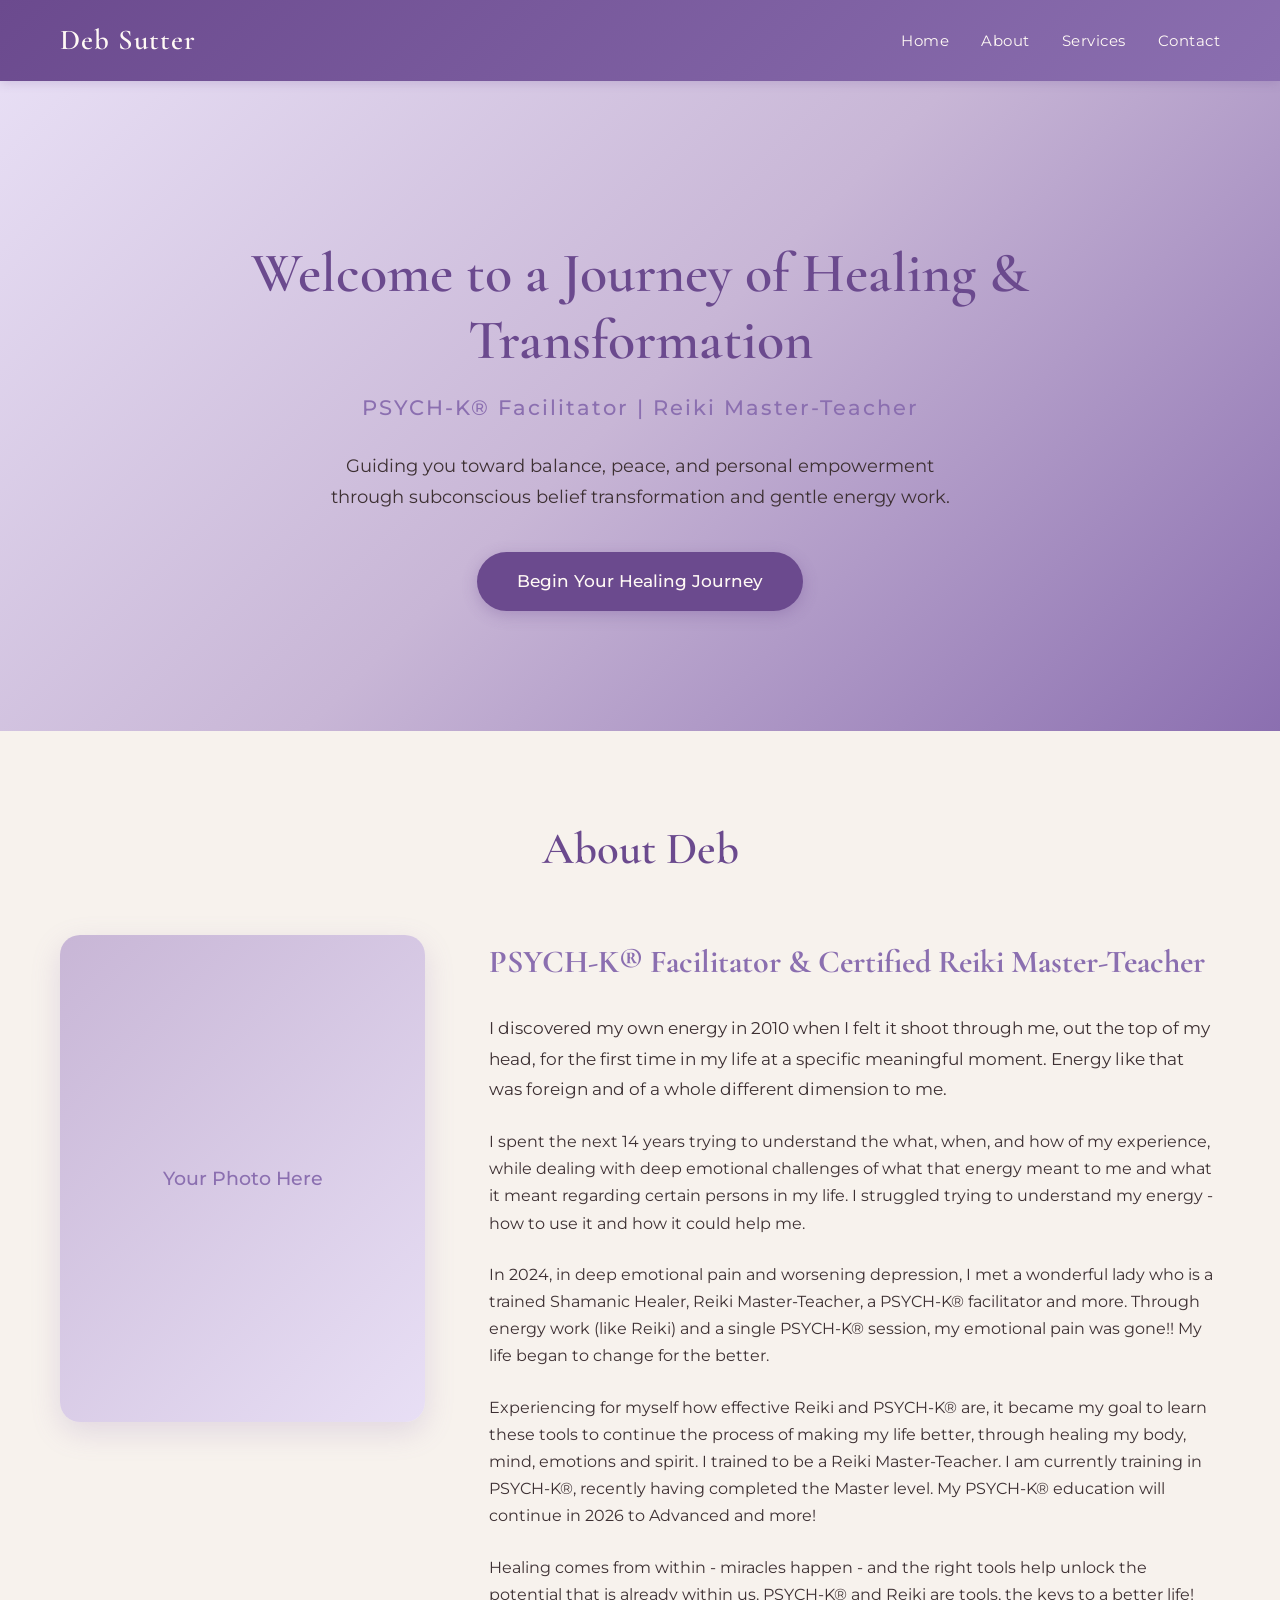
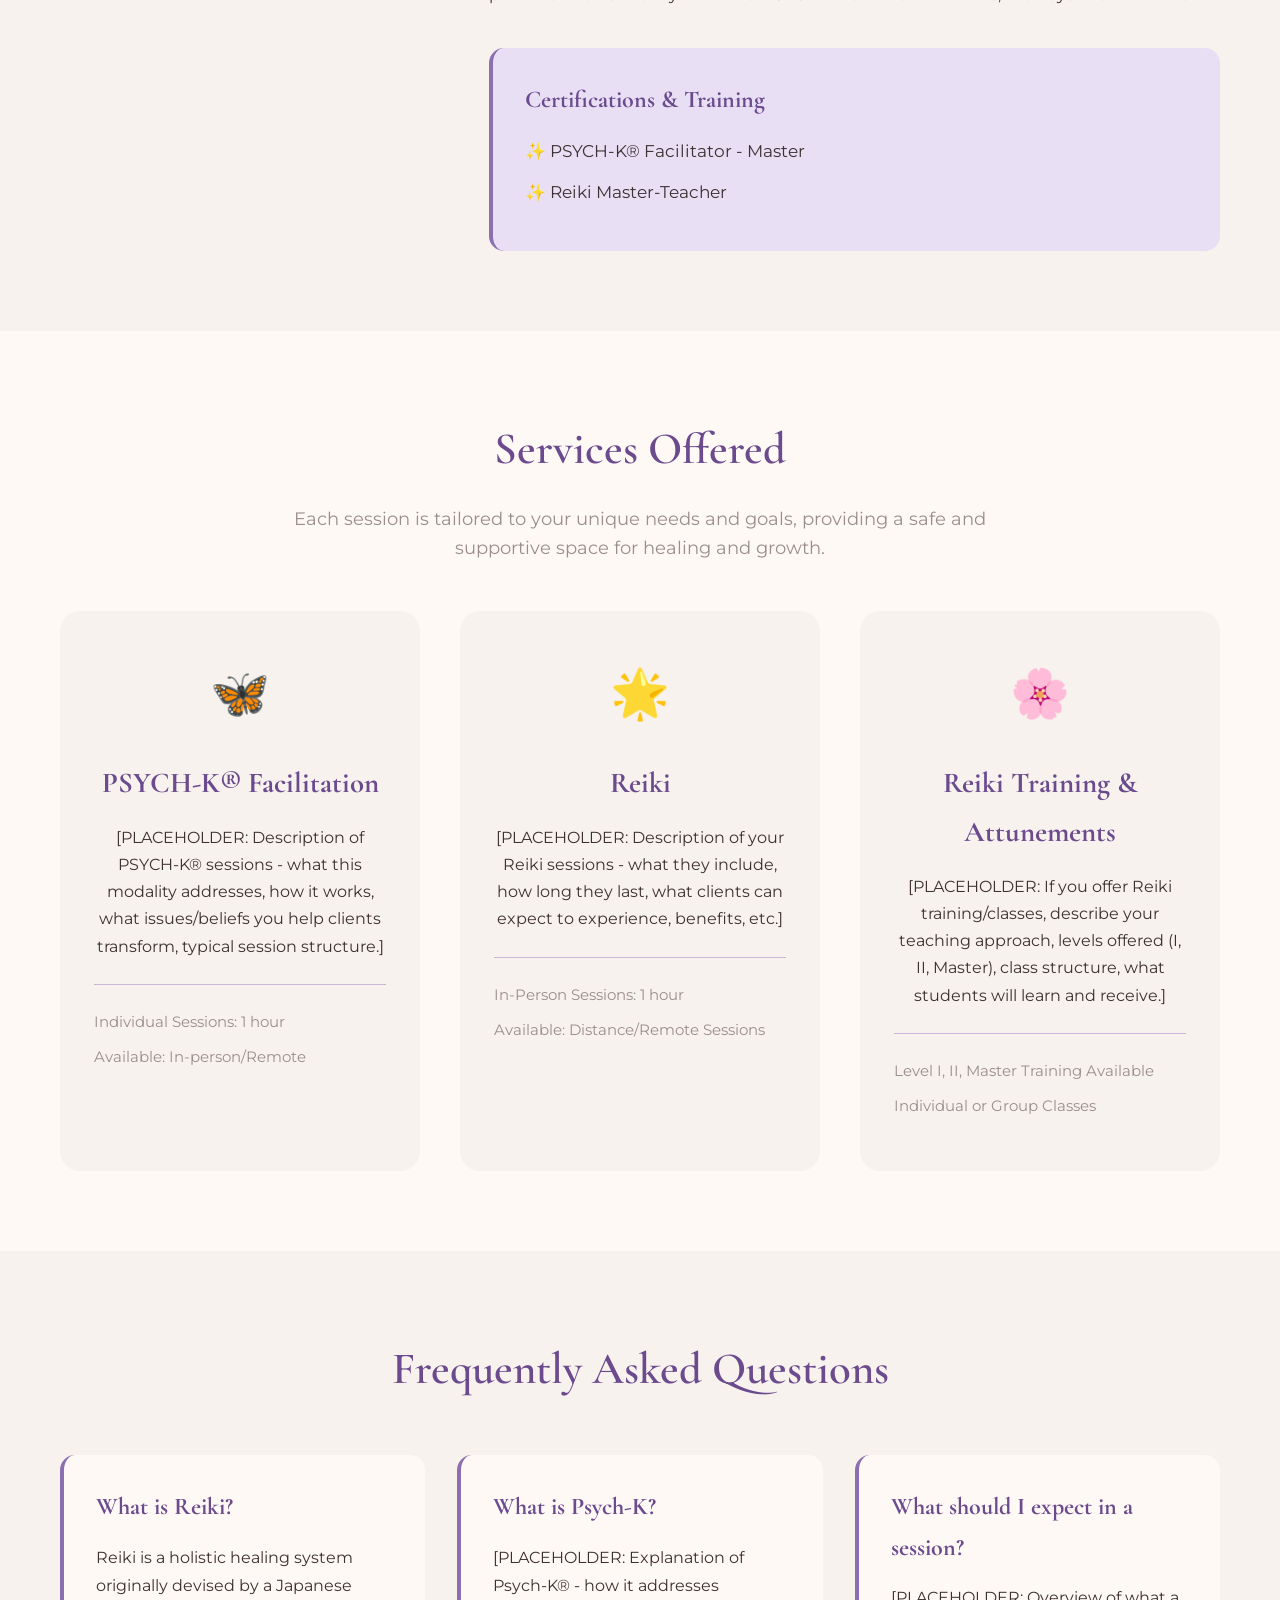
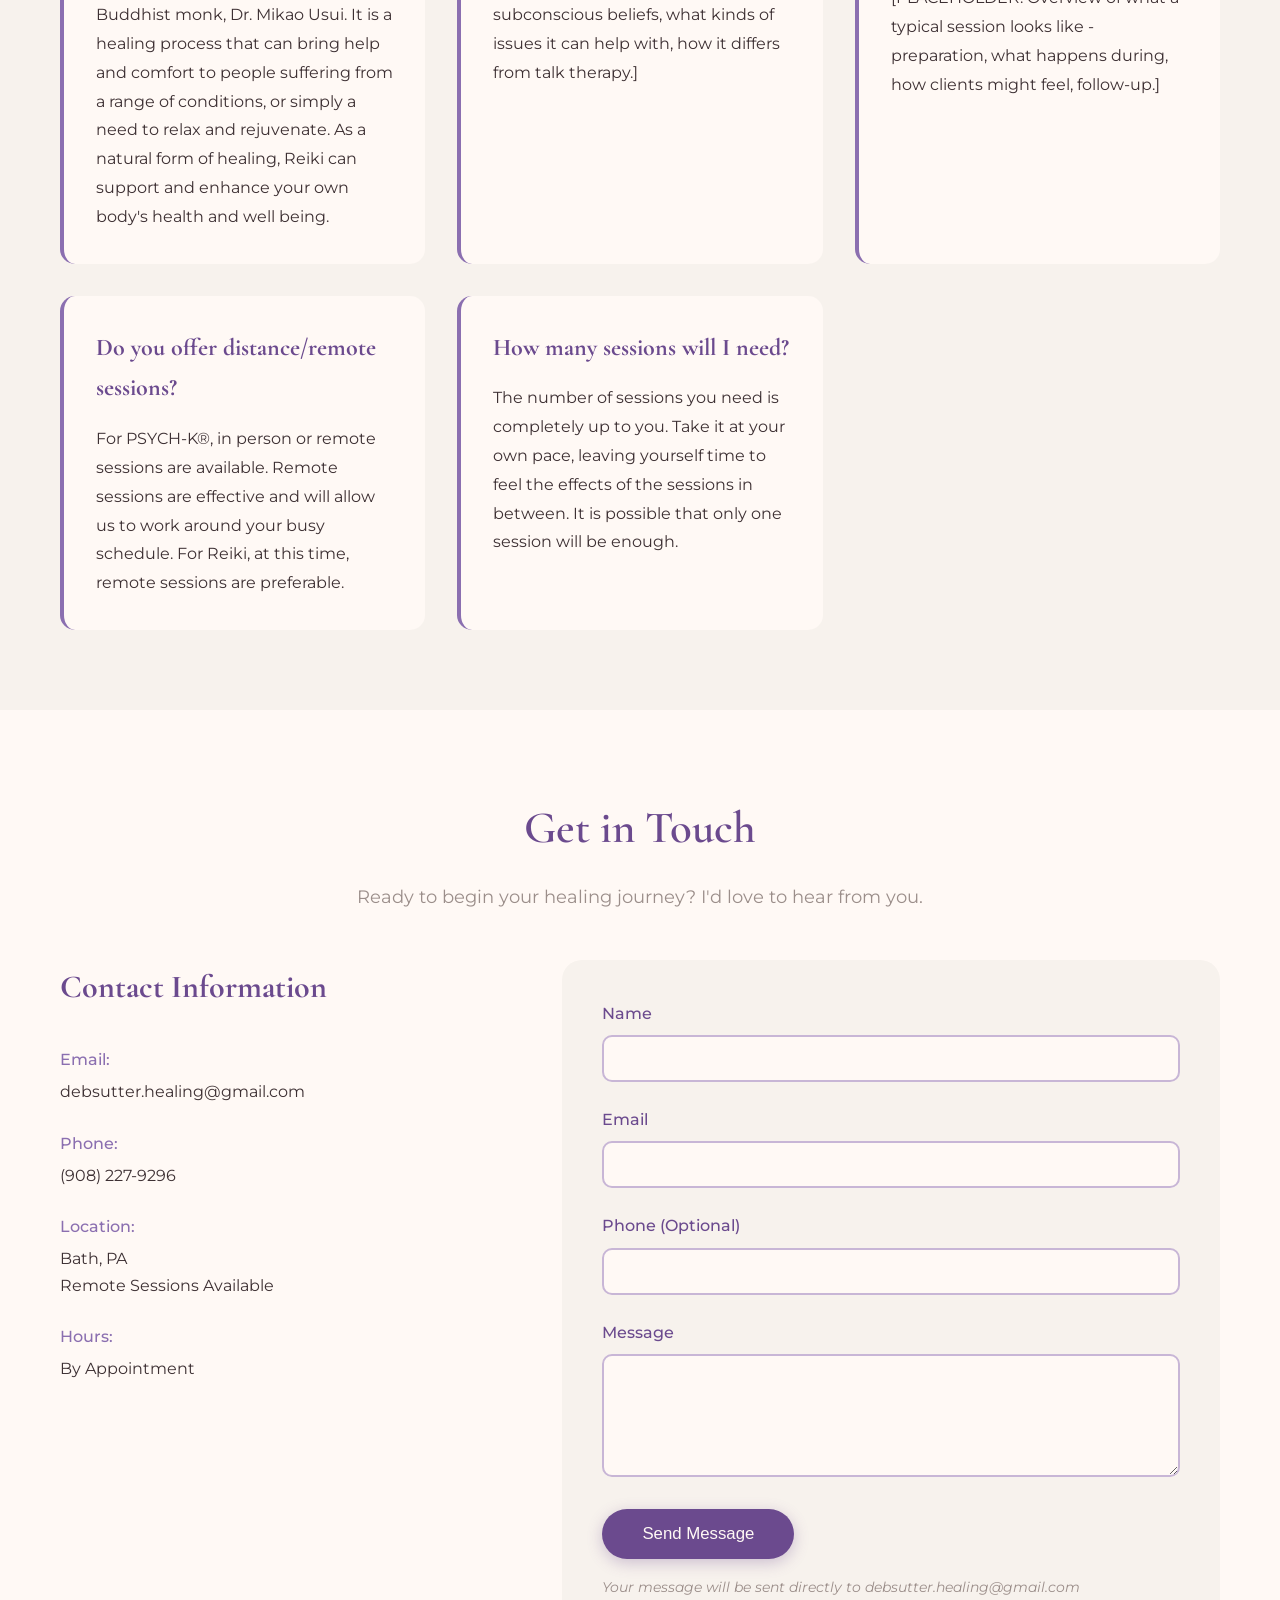
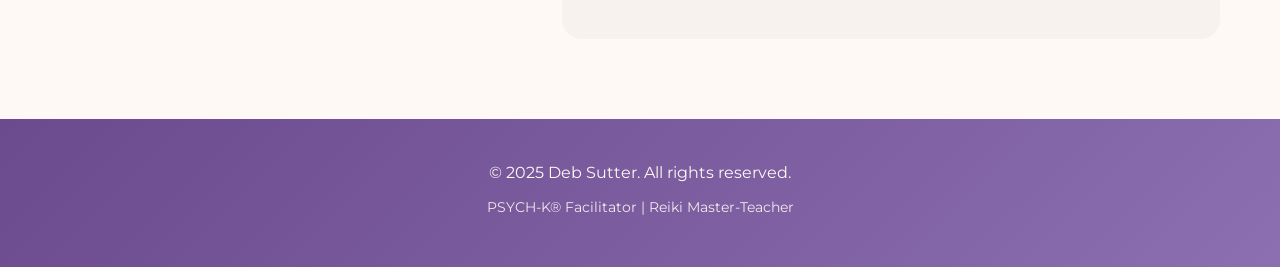
==== commit 710946ab: "Added Bio and how I got into Reiki and PSYCH-K" ====
--- a/index.html
+++ b/index.html
@@ -32,7 +32,7 @@
     <section id="home" class="hero">
         <div class="hero-content">
             <h1>Welcome to a Journey of Healing & Transformation</h1>
-            <p class="hero-subtitle">PSYCH-K Facilitator | Reiki Master-Teacher</p>
+            <p class="hero-subtitle">PSYCH-K&reg; Facilitator | Reiki Master-Teacher</p>
             <p class="hero-description">Guiding you toward balance, peace, and personal empowerment through subconscious belief transformation and gentle energy work.</p>
             <a href="#contact" class="cta-button">Begin Your Healing Journey</a>
         </div>
@@ -49,24 +49,25 @@
                     </div>
                 </div>
                 <div class="about-text">
-                    <h3>PSYCH-K Facilitator & Certified Reiki Master-Teacher</h3>
+                    <h3>PSYCH-K&reg; Facilitator & Certified Reiki Master-Teacher</h3>
                     <p>
-                        [PLACEHOLDER: Your bio paragraph 1 - Your journey into healing work, what drew you to Reiki and Psych-K,
-                        and your philosophy on healing and transformation. Share your passion and what makes your approach unique.]
-                    </p>
-                    <p>
-                        [PLACEHOLDER: Your bio paragraph 2 - Your training, certifications, years of experience, and any special
-                        areas of focus or populations you work with. Mention what clients can expect when working with you.]
-                    </p>
-                    <p>
-                        [PLACEHOLDER: Your bio paragraph 3 - Your personal commitment to this work, what you love most about
-                        helping others, and your vision for the transformation you facilitate.]
+                        I discovered my own energy in 2010 when I felt it shoot through me, out the top of my head, for the first time in my life at a specific meaningful moment.  Energy like that was foreign and of a whole different dimension to me.</p>
+
+                        I spent the next 14 years trying to understand the what, when, and how of my experience, while dealing with deep emotional challenges of what that energy meant to me and what it meant regarding certain persons in my life.  I struggled trying to understand my energy - how to use it and how it could help me.  </p> 
+                        
+                        In 2024, in deep emotional pain and worsening depression, I met a wonderful lady who is a trained Shamanic Healer, Reiki Master-Teacher, a PSYCH-K&reg; facilitator and more. Through energy work (like Reiki) and a single PSYCH-K&reg; session, my emotional pain was gone!!  My life began to change for the better.  </p>
+                        
+                        Experiencing for myself how effective Reiki and PSYCH-K&reg; are, it became my goal to learn these tools to continue the process of making my life better, through healing my body, mind, emotions and spirit.  
+                        
+                        I trained to be a Reiki Master-Teacher. I am currently training in PSYCH-K&reg;, recently having completed the Master level.  My PSYCH-K&reg; education will continue in 2026 to Advanced and more!</p>
+
+                        Healing comes from within - miracles happen - and the right tools help unlock the potential that is already within us.  PSYCH-K&reg; and Reiki are tools, the keys to a better life!                     
                     </p>
 
                     <div class="credentials">
                         <h4>Certifications & Training</h4>
                         <ul>
-                            <li>✨ Psych-K Facilitator - Master</li>
+                            <li>✨ PSYCH-K&reg Facilitator - Master</li>
                             <li>✨ Reiki Master-Teacher</li>
                         </ul>
                     </div>
@@ -84,8 +85,8 @@
             <div class="services-grid">
                 <div class="service-card">
                     <div class="service-icon">🦋</div>
-                    <h3>PSYCH-K Facilitation</h3>
-                    <p>[PLACEHOLDER: Description of PSYCH-K sessions - what this modality addresses, how it works, what issues/beliefs you help clients transform, typical session structure.]</p>
+                    <h3>PSYCH-K&reg Facilitation</h3>
+                    <p>[PLACEHOLDER: Description of PSYCH-K&reg sessions - what this modality addresses, how it works, what issues/beliefs you help clients transform, typical session structure.]</p>
                     <ul class="service-details">
                         <li>Individual Sessions: 1 hour</li>
                         <li>Available: In-person/Remote</li>
@@ -128,7 +129,7 @@
 
                 <div class="faq-item">
                     <h3>What is Psych-K?</h3>
-                    <p>[PLACEHOLDER: Explanation of Psych-K - how it addresses subconscious beliefs, what kinds of issues it can help with, how it differs from talk therapy.]</p>
+                    <p>[PLACEHOLDER: Explanation of Psych-K&reg - how it addresses subconscious beliefs, what kinds of issues it can help with, how it differs from talk therapy.]</p>
                 </div>
 
                 <div class="faq-item">
@@ -138,7 +139,7 @@
 
                 <div class="faq-item">
                     <h3>Do you offer distance/remote sessions?</h3>
-                    <p>For PSYCH-K, in person or remote sessions are available.  Remote sessions are effective and will allow us to work around your busy schedule.  For Reiki, at this time, remote sessions are preferable.</p>
+                    <p>For PSYCH-K&reg, in person or remote sessions are available.  Remote sessions are effective and will allow us to work around your busy schedule.  For Reiki, at this time, remote sessions are preferable.</p>
                 </div>
 
                 <div class="faq-item">
@@ -207,7 +208,7 @@
     <footer class="footer">
         <div class="container">
             <p>&copy; 2025 Deb Sutter. All rights reserved.</p>
-            <p class="footer-note">PSYCH-K Facilitator | Reiki Master-Teacher</p>
+            <p class="footer-note">PSYCH-K&reg Facilitator | Reiki Master-Teacher</p>
         </div>
     </footer>
 
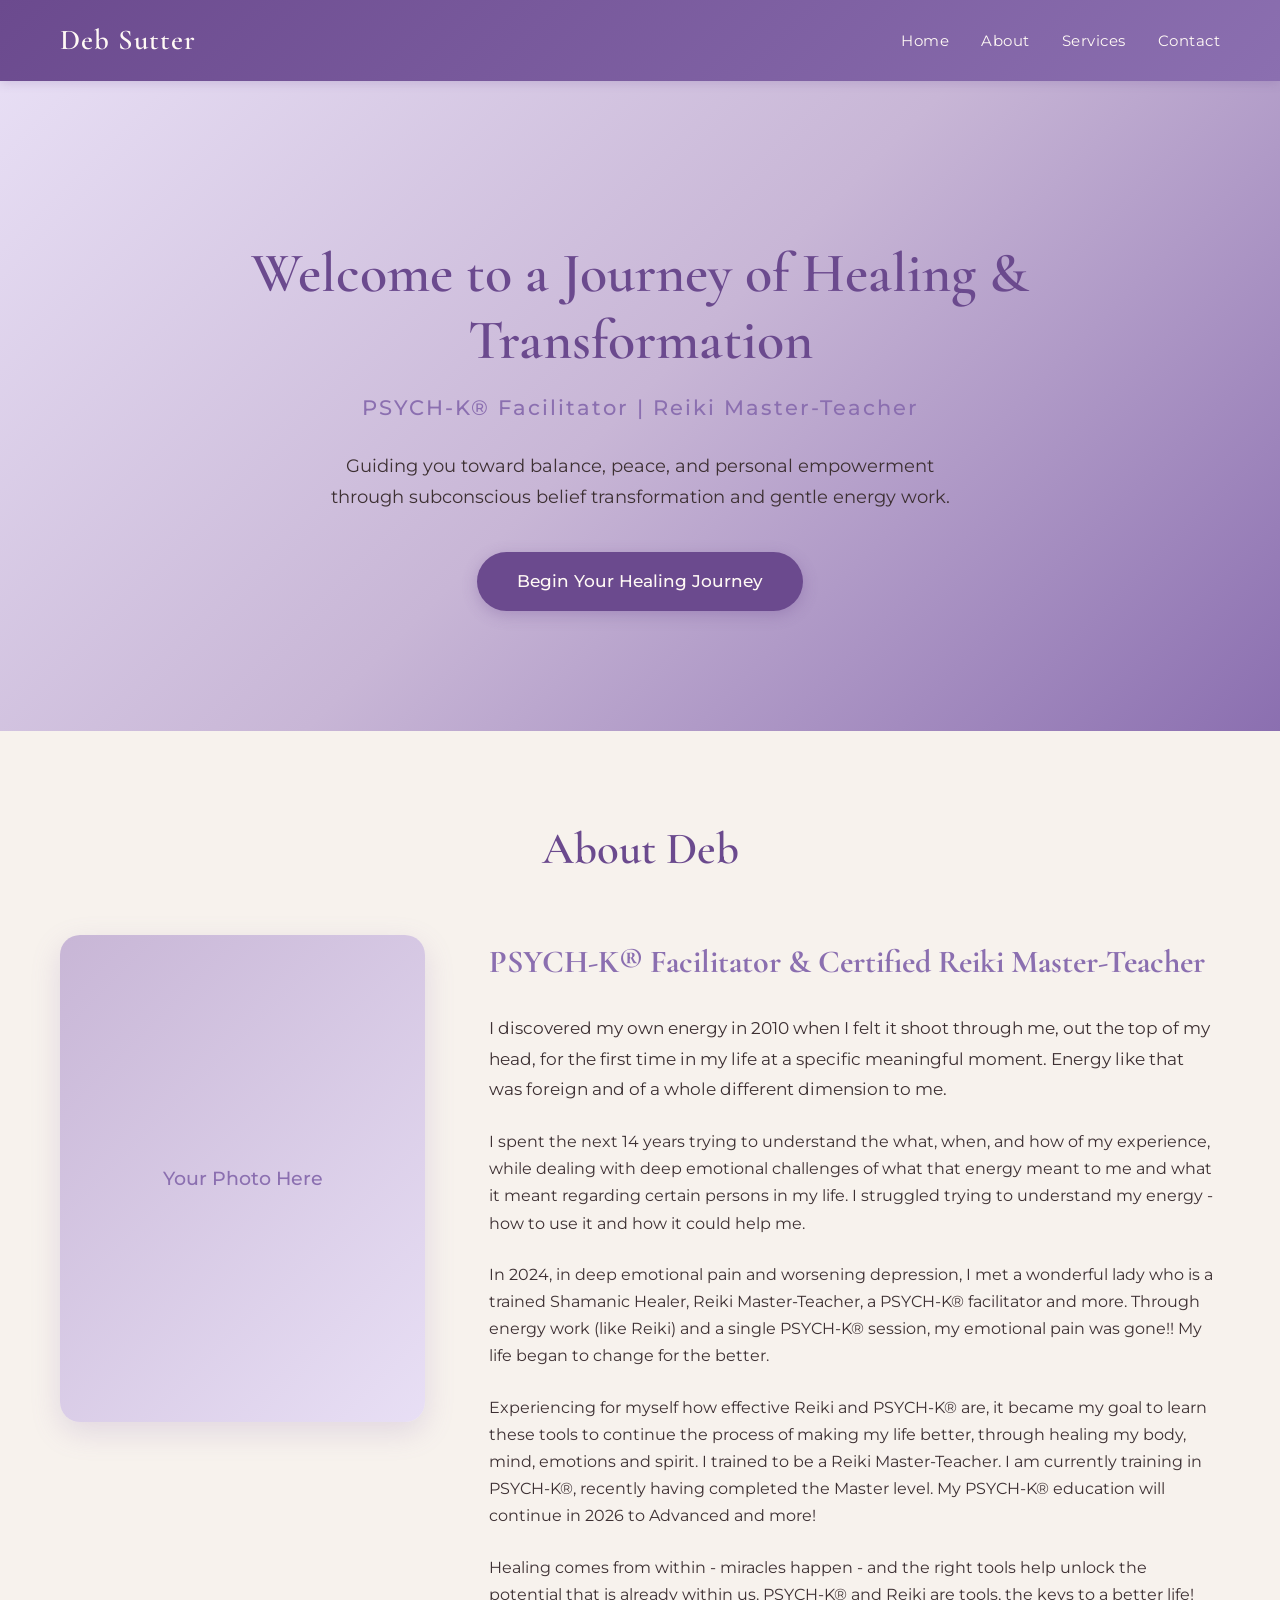
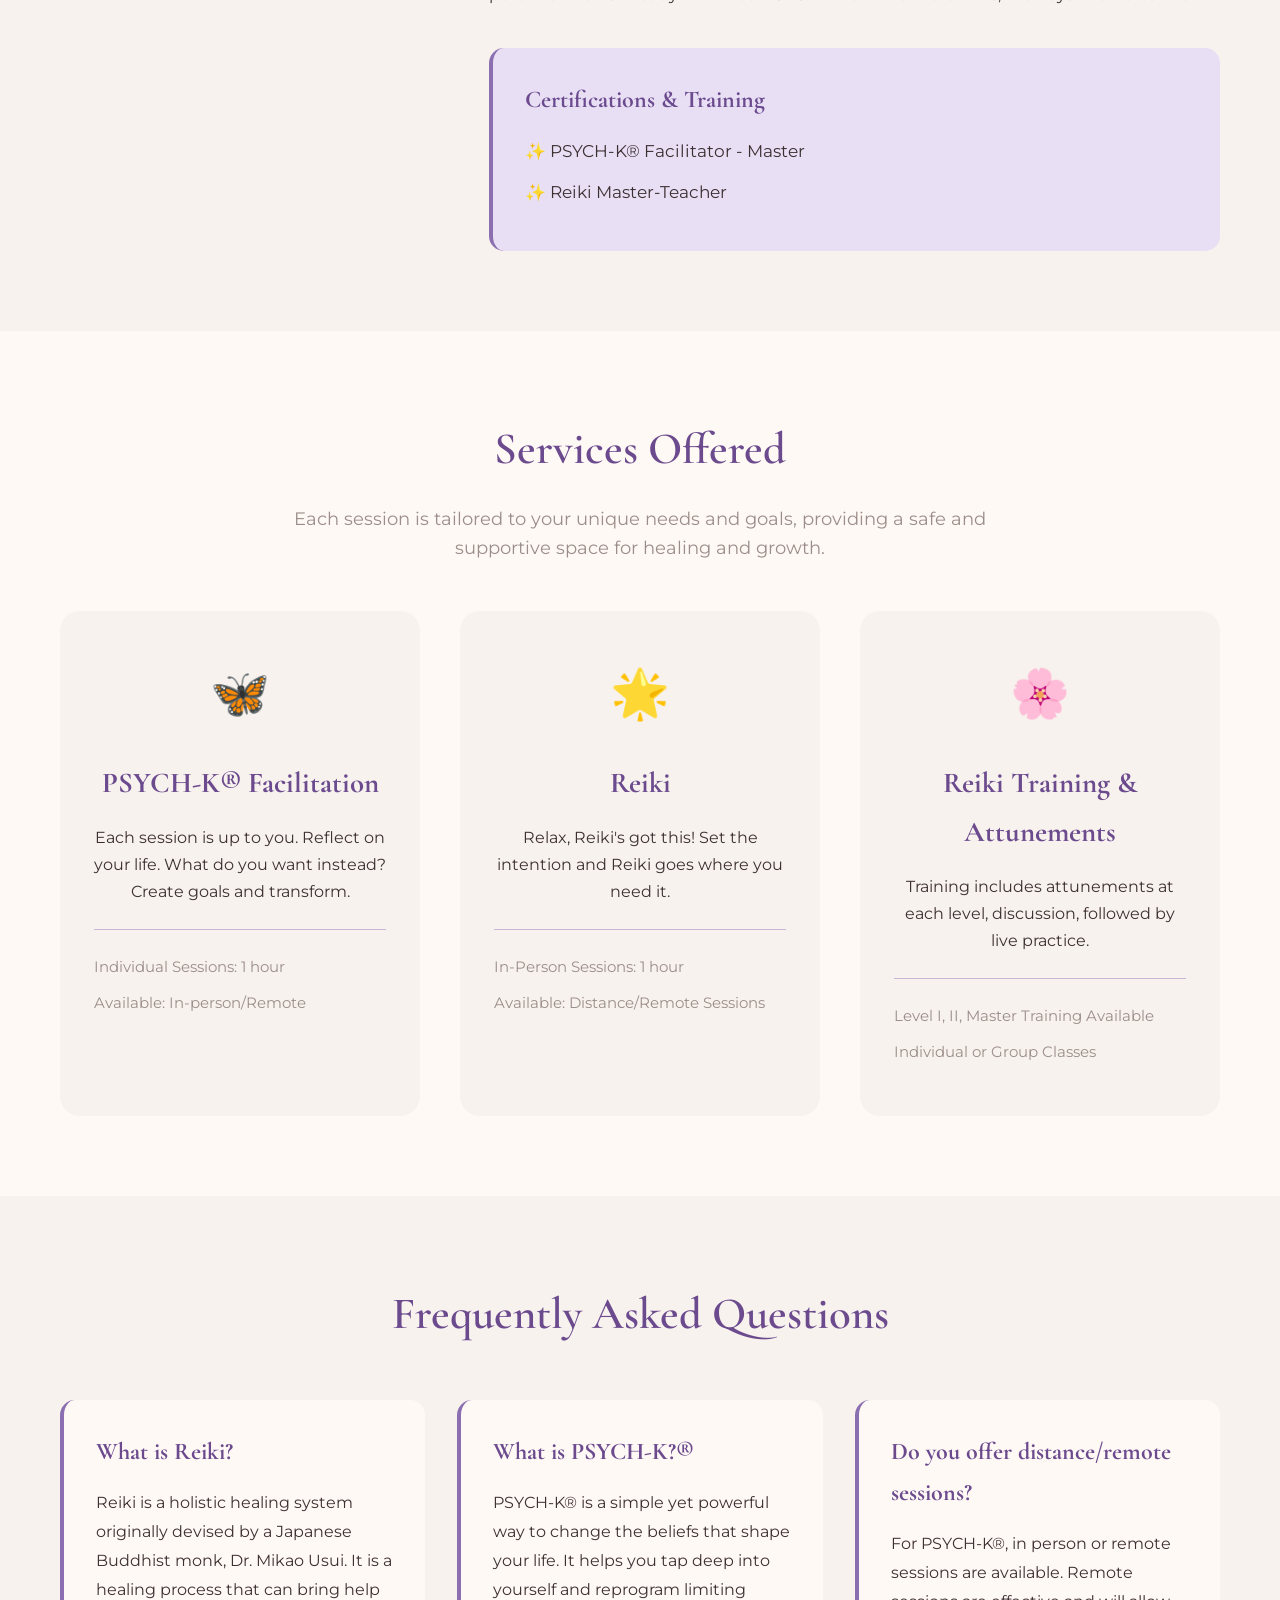
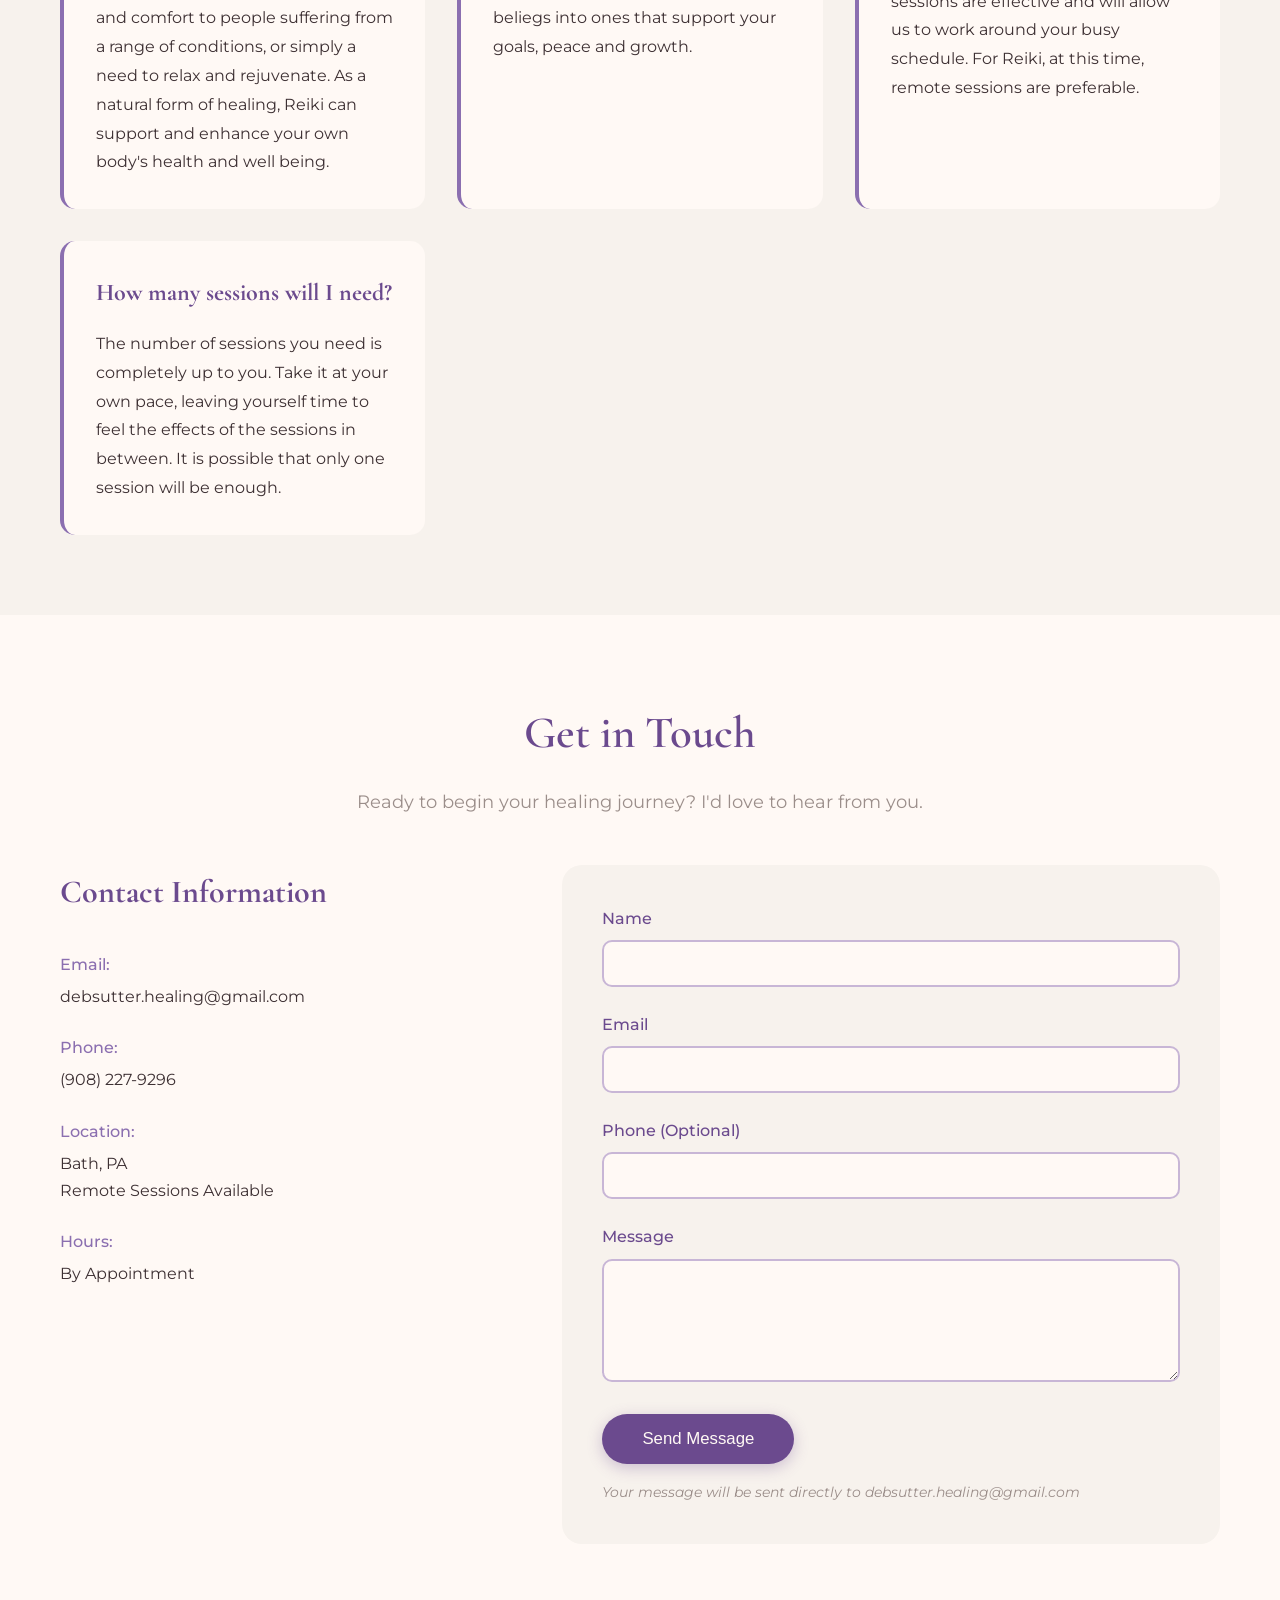
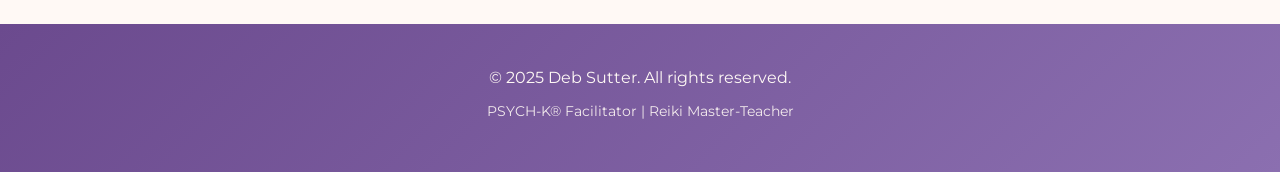
==== commit f197ac93: "Add text to explain what I do at sessions" ====
--- a/index.html
+++ b/index.html
@@ -67,7 +67,7 @@
                     <div class="credentials">
                         <h4>Certifications & Training</h4>
                         <ul>
-                            <li>✨ PSYCH-K&reg Facilitator - Master</li>
+                            <li>✨ PSYCH-K&reg; Facilitator - Master</li>
                             <li>✨ Reiki Master-Teacher</li>
                         </ul>
                     </div>
@@ -85,8 +85,8 @@
             <div class="services-grid">
                 <div class="service-card">
                     <div class="service-icon">🦋</div>
-                    <h3>PSYCH-K&reg Facilitation</h3>
-                    <p>[PLACEHOLDER: Description of PSYCH-K&reg sessions - what this modality addresses, how it works, what issues/beliefs you help clients transform, typical session structure.]</p>
+                    <h3>PSYCH-K&reg; Facilitation</h3>
+                    <p>Each session is up to you. Reflect on your life. What do you want instead? Create goals and transform.</p>
                     <ul class="service-details">
                         <li>Individual Sessions: 1 hour</li>
                         <li>Available: In-person/Remote</li>
@@ -96,7 +96,7 @@
                 <div class="service-card">
                     <div class="service-icon">🌟</div>
                     <h3>Reiki</h3>
-                    <p>[PLACEHOLDER: Description of your Reiki sessions - what they include, how long they last, what clients can expect to experience, benefits, etc.]</p>
+                    <p>Relax, Reiki's got this!  Set the intention and Reiki goes where you need it.</p>
                     <ul class="service-details">
                         <li>In-Person Sessions: 1 hour</li>
                         <li>Available:  Distance/Remote Sessions</li>
@@ -106,7 +106,7 @@
                 <div class="service-card">
                     <div class="service-icon">🌸</div>
                     <h3>Reiki Training & Attunements</h3>
-                    <p>[PLACEHOLDER: If you offer Reiki training/classes, describe your teaching approach, levels offered (I, II, Master), class structure, what students will learn and receive.]</p>
+                    <p>Training includes attunements at each level, discussion, followed by live practice.</p>
                     <ul class="service-details">
                         <li>Level I, II, Master Training Available</li>
                         <li>Individual or Group Classes</li>
@@ -128,18 +128,13 @@
                 </div>
 
                 <div class="faq-item">
-                    <h3>What is Psych-K?</h3>
-                    <p>[PLACEHOLDER: Explanation of Psych-K&reg - how it addresses subconscious beliefs, what kinds of issues it can help with, how it differs from talk therapy.]</p>
-                </div>
-
-                <div class="faq-item">
-                    <h3>What should I expect in a session?</h3>
-                    <p>[PLACEHOLDER: Overview of what a typical session looks like - preparation, what happens during, how clients might feel, follow-up.]</p>
+                    <h3>What is PSYCH-K?&reg;</h3>
+                    <p>PSYCH-K&reg; is a simple yet powerful way to change the beliefs that shape your life. It helps you tap deep into yourself and reprogram limiting beliegs into ones that support your goals, peace and growth.</p>
                 </div>
 
                 <div class="faq-item">
                     <h3>Do you offer distance/remote sessions?</h3>
-                    <p>For PSYCH-K&reg, in person or remote sessions are available.  Remote sessions are effective and will allow us to work around your busy schedule.  For Reiki, at this time, remote sessions are preferable.</p>
+                    <p>For PSYCH-K&reg;, in person or remote sessions are available.  Remote sessions are effective and will allow us to work around your busy schedule.  For Reiki, at this time, remote sessions are preferable.</p>
                 </div>
 
                 <div class="faq-item">
@@ -208,7 +203,7 @@
     <footer class="footer">
         <div class="container">
             <p>&copy; 2025 Deb Sutter. All rights reserved.</p>
-            <p class="footer-note">PSYCH-K&reg Facilitator | Reiki Master-Teacher</p>
+            <p class="footer-note">PSYCH-K&reg; Facilitator | Reiki Master-Teacher</p>
         </div>
     </footer>
 
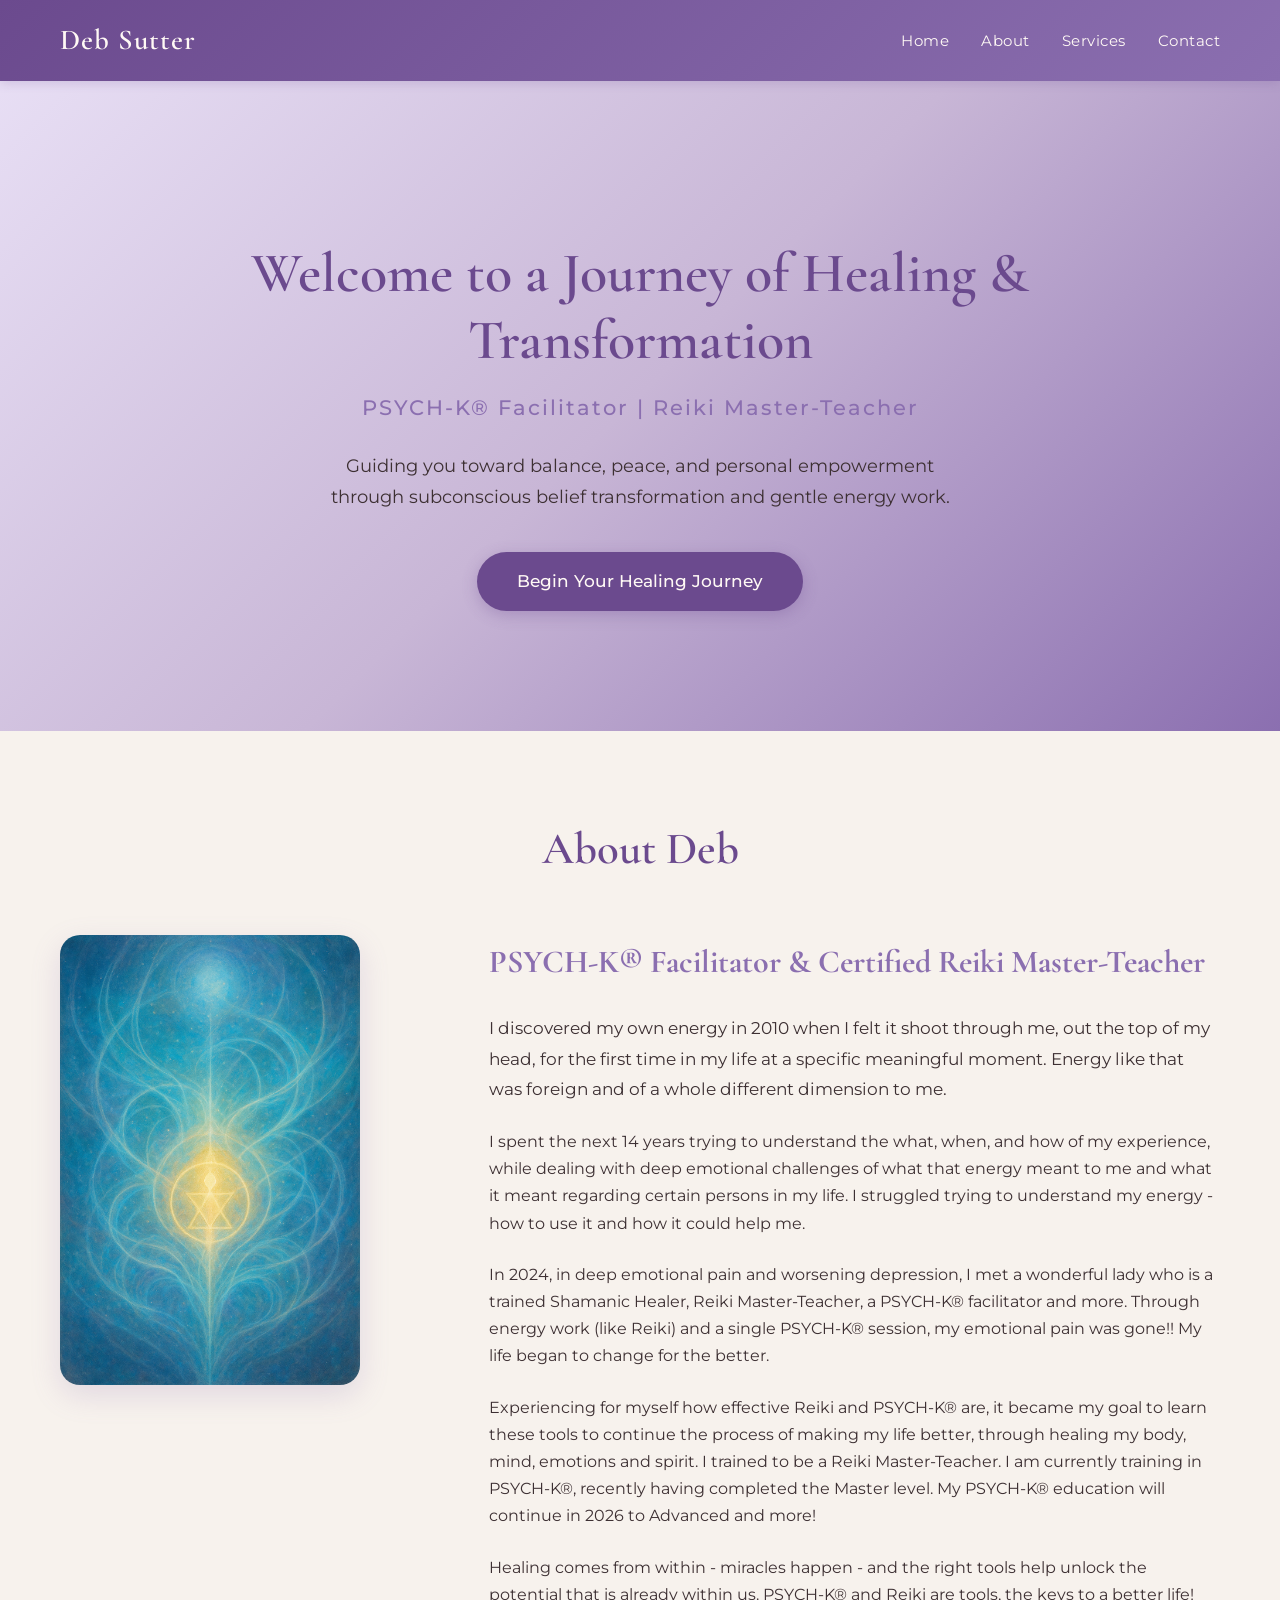
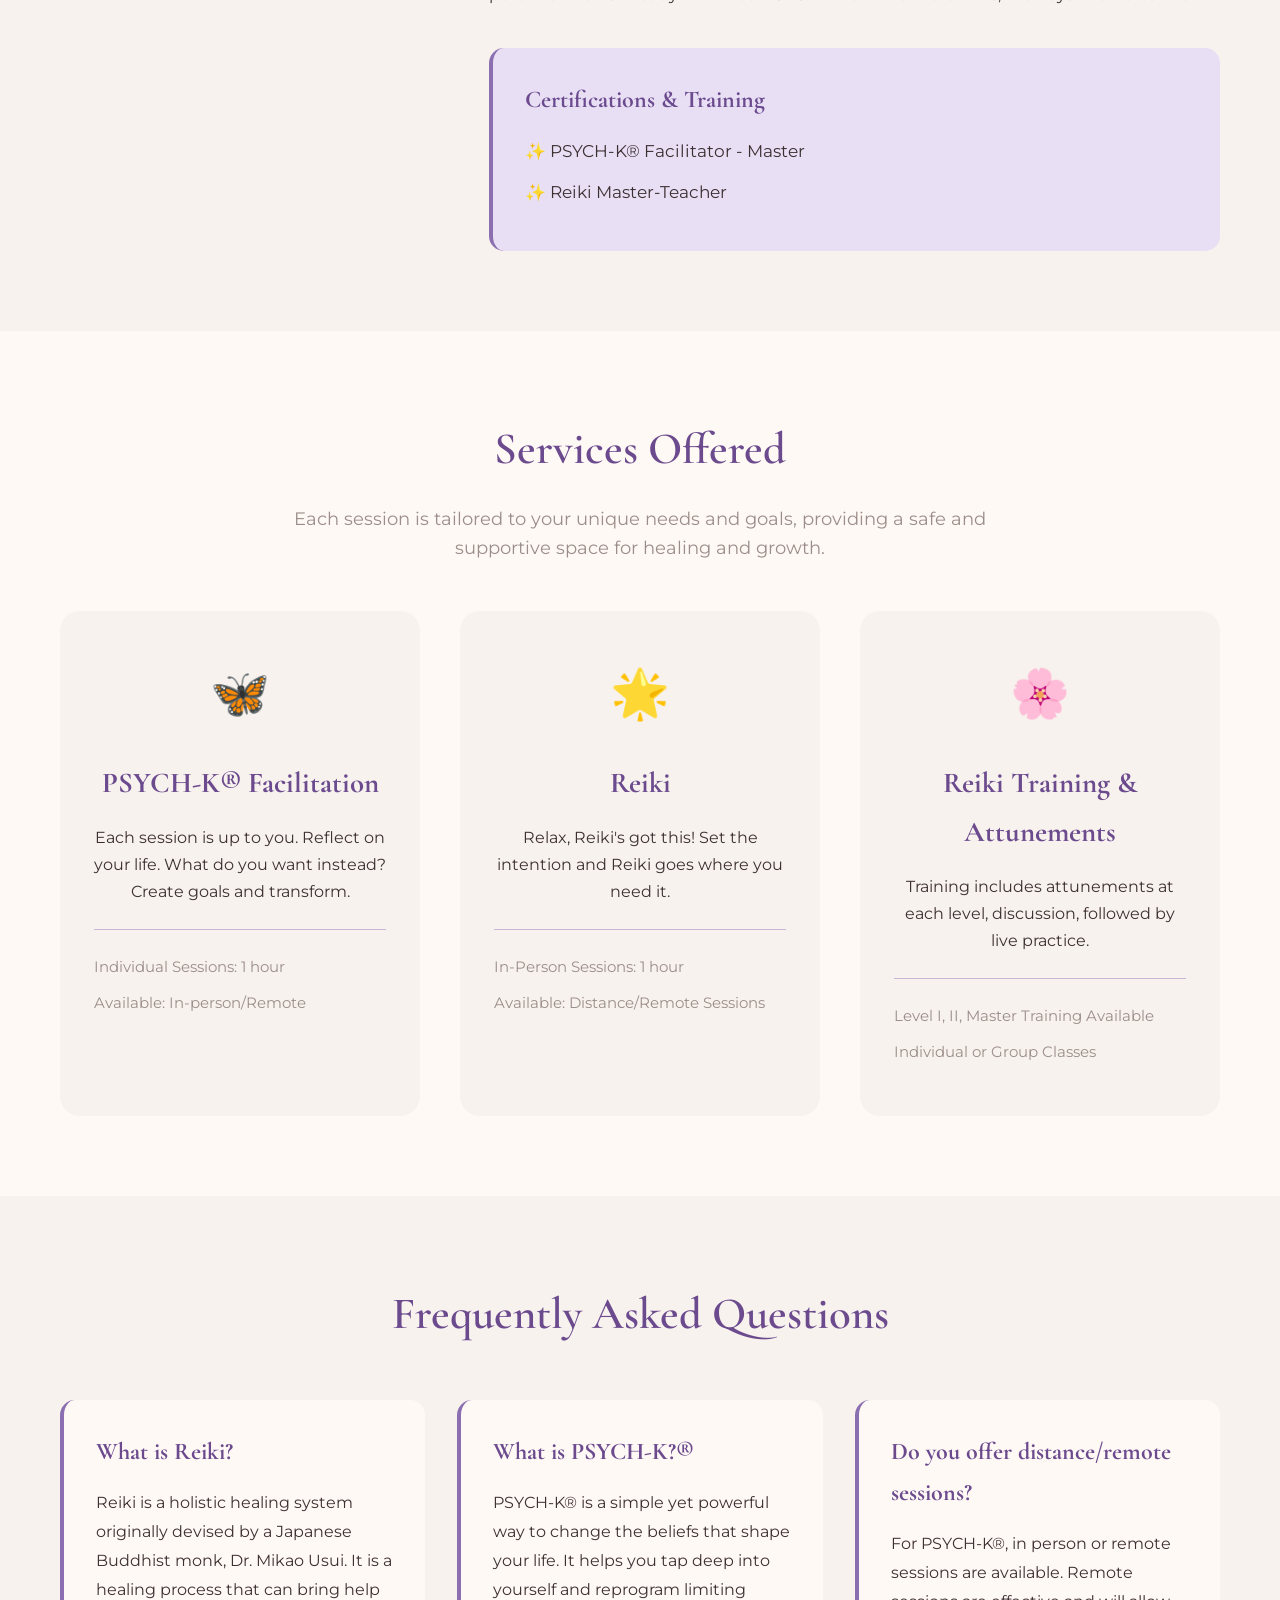
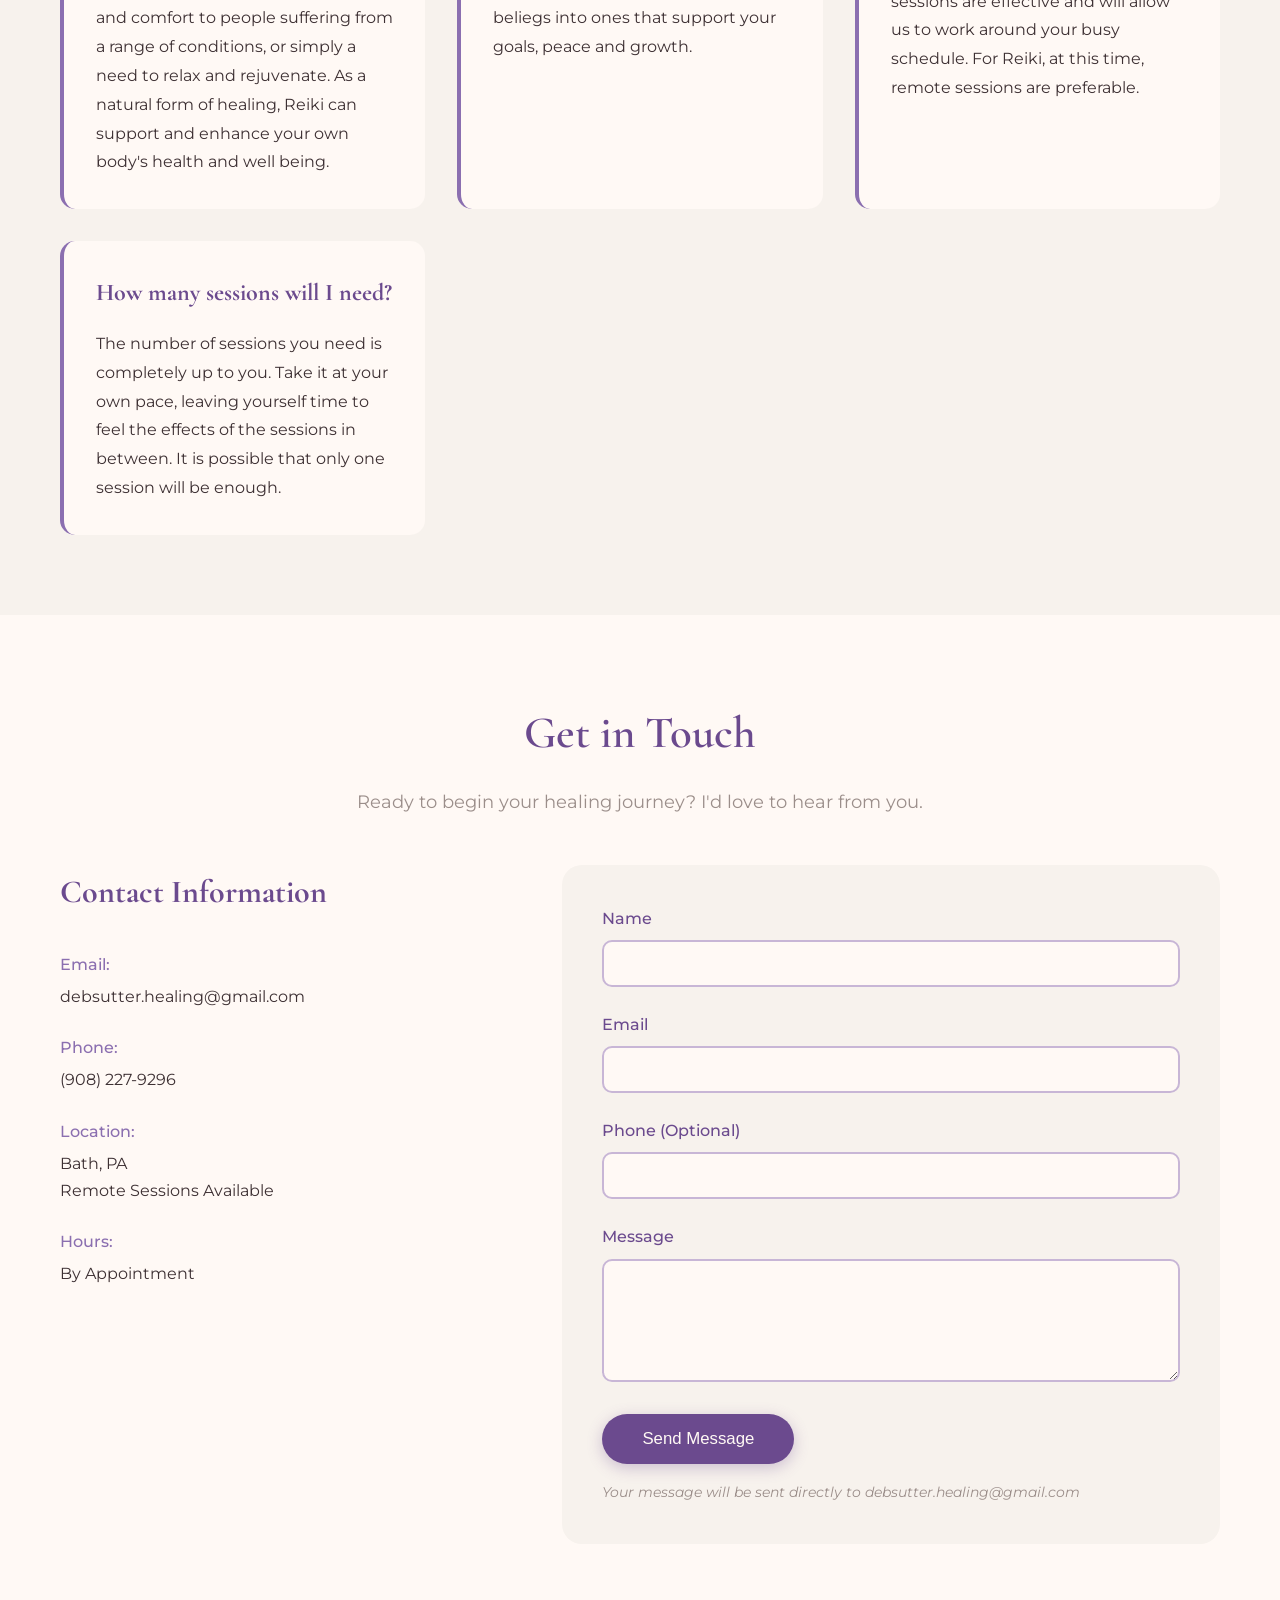
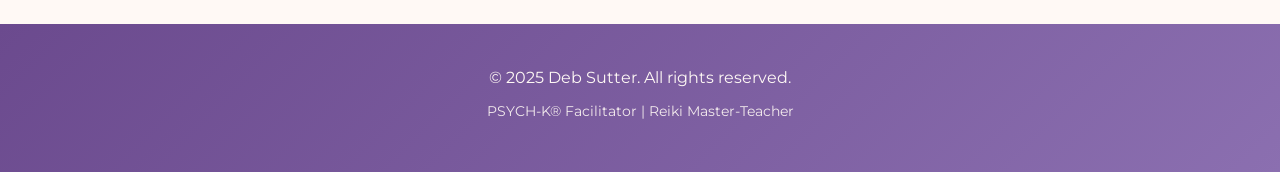
==== commit 966398f3: "Adding a picture" ====
--- a/index.html
+++ b/index.html
@@ -44,9 +44,7 @@
             <h2 class="section-title">About Deb</h2>
             <div class="about-content">
                 <div class="about-image">
-                    <div class="image-placeholder">
-                        <p>Your Photo Here</p>
-                    </div>
+                    <img src="SubconsciousInMovement.png" alt="Subconscious in Movement - Spiritual Energy Art">
                 </div>
                 <div class="about-text">
                     <h3>PSYCH-K&reg; Facilitator & Certified Reiki Master-Teacher</h3>
--- a/styles.css
+++ b/styles.css
@@ -194,6 +194,15 @@
     position: relative;
 }
 
+.about-image img {
+    width: 100%;
+    max-width: 300px;
+    height: auto;
+    border-radius: 20px;
+    box-shadow: 0 10px 30px rgba(139, 111, 176, 0.2);
+    display: block;
+}
+
 .image-placeholder {
     background: linear-gradient(135deg, var(--soft-lavender), var(--pale-lavender));
     border-radius: 20px;
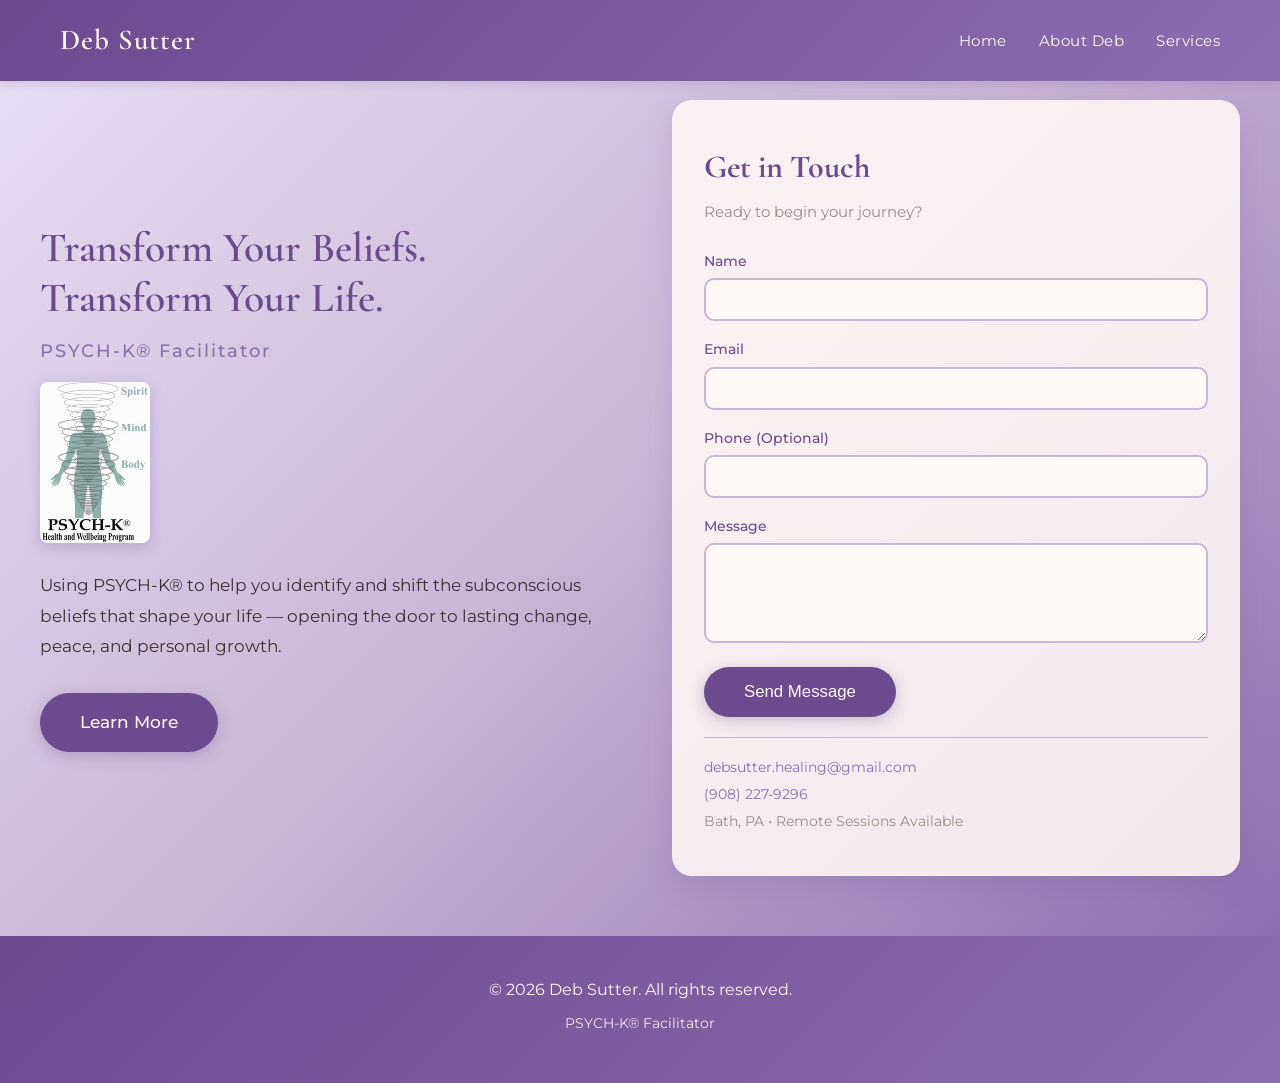
==== commit 575a3d80: "Update to focus on PSYCH K" ====
--- a/index.html
+++ b/index.html
@@ -3,7 +3,7 @@
 <head>
     <meta charset="UTF-8">
     <meta name="viewport" content="width=device-width, initial-scale=1.0">
-    <title>Deb Sutter - PSYCH-K Facilitator | Reiki Master-Teacher</title>
+    <title>Deb Sutter - PSYCH-K® Facilitator</title>
     <link rel="stylesheet" href="styles.css">
     <link rel="preconnect" href="https://fonts.googleapis.com">
     <link rel="preconnect" href="https://fonts.gstatic.com" crossorigin>
@@ -15,10 +15,9 @@
         <div class="container">
             <div class="nav-brand">Deb Sutter</div>
             <ul class="nav-menu">
-                <li><a href="#home">Home</a></li>
-                <li><a href="#about">About</a></li>
-                <li><a href="#services">Services</a></li>
-                <li><a href="#contact">Contact</a></li>
+                <li><a href="index.html">Home</a></li>
+                <li><a href="about.html">About Deb</a></li>
+                <li><a href="services.html">Services</a></li>
             </ul>
             <div class="hamburger">
                 <span></span>
@@ -28,180 +27,59 @@
         </div>
     </nav>
 
-    <!-- Hero Section -->
-    <section id="home" class="hero">
-        <div class="hero-content">
-            <h1>Welcome to a Journey of Healing & Transformation</h1>
-            <p class="hero-subtitle">PSYCH-K&reg; Facilitator | Reiki Master-Teacher</p>
-            <p class="hero-description">Guiding you toward balance, peace, and personal empowerment through subconscious belief transformation and gentle energy work.</p>
-            <a href="#contact" class="cta-button">Begin Your Healing Journey</a>
-        </div>
-    </section>
+    <!-- Hero + Contact Split Section -->
+    <section id="home" class="hero-split">
+        <div class="hero-split-inner">
 
-    <!-- About Section -->
-    <section id="about" class="about">
-        <div class="container">
-            <h2 class="section-title">About Deb</h2>
-            <div class="about-content">
-                <div class="about-image">
-                    <img src="SubconsciousInMovement.png" alt="Subconscious in Movement - Spiritual Energy Art">
+            <!-- Left: Hero Content -->
+            <div class="split-hero">
+                <h1>Transform Your Beliefs.<br>Transform Your Life.</h1>
+                <p class="hero-subtitle">PSYCH-K&reg; Facilitator</p>
+                <div class="hero-logo">
+                    <img src="psychk-hwp-logo.jpeg" alt="PSYCH-K® Health and Wellbeing Program Official Logo" class="psychk-logo">
                 </div>
-                <div class="about-text">
-                    <h3>PSYCH-K&reg; Facilitator & Certified Reiki Master-Teacher</h3>
-                    <p>
-                        I discovered my own energy in 2010 when I felt it shoot through me, out the top of my head, for the first time in my life at a specific meaningful moment.  Energy like that was foreign and of a whole different dimension to me.</p>
+                <p class="hero-description">Using PSYCH-K&reg; to help you identify and shift the subconscious beliefs that shape your life — opening the door to lasting change, peace, and personal growth.</p>
+                <a href="services.html" class="cta-button">Learn More</a>
+            </div>
 
-                        I spent the next 14 years trying to understand the what, when, and how of my experience, while dealing with deep emotional challenges of what that energy meant to me and what it meant regarding certain persons in my life.  I struggled trying to understand my energy - how to use it and how it could help me.  </p> 
-                        
-                        In 2024, in deep emotional pain and worsening depression, I met a wonderful lady who is a trained Shamanic Healer, Reiki Master-Teacher, a PSYCH-K&reg; facilitator and more. Through energy work (like Reiki) and a single PSYCH-K&reg; session, my emotional pain was gone!!  My life began to change for the better.  </p>
-                        
-                        Experiencing for myself how effective Reiki and PSYCH-K&reg; are, it became my goal to learn these tools to continue the process of making my life better, through healing my body, mind, emotions and spirit.  
-                        
-                        I trained to be a Reiki Master-Teacher. I am currently training in PSYCH-K&reg;, recently having completed the Master level.  My PSYCH-K&reg; education will continue in 2026 to Advanced and more!</p>
-
-                        Healing comes from within - miracles happen - and the right tools help unlock the potential that is already within us.  PSYCH-K&reg; and Reiki are tools, the keys to a better life!                     
-                    </p>
-
-                    <div class="credentials">
-                        <h4>Certifications & Training</h4>
-                        <ul>
-                            <li>✨ PSYCH-K&reg; Facilitator - Master</li>
-                            <li>✨ Reiki Master-Teacher</li>
-                        </ul>
+            <!-- Right: Contact Form -->
+            <div class="split-contact">
+                <h2>Get in Touch</h2>
+                <p class="split-contact-intro">Ready to begin your journey?</p>
+                <form id="contactForm" action="https://formspree.io/f/xwprgnqw" method="POST">
+                    <div class="form-group">
+                        <label for="name">Name</label>
+                        <input type="text" id="name" name="name" required>
                     </div>
+                    <div class="form-group">
+                        <label for="email">Email</label>
+                        <input type="email" id="email" name="email" required>
+                    </div>
+                    <div class="form-group">
+                        <label for="phone">Phone (Optional)</label>
+                        <input type="tel" id="phone" name="phone">
+                    </div>
+                    <div class="form-group">
+                        <label for="message">Message</label>
+                        <textarea id="message" name="message" rows="4" required></textarea>
+                    </div>
+                    <button type="submit" class="cta-button">Send Message</button>
+                </form>
+                <div class="split-contact-details">
+                    <p><a href="mailto:debsutter.healing@gmail.com">debsutter.healing@gmail.com</a></p>
+                    <p><a href="tel:+19082279296">(908) 227-9296</a></p>
+                    <p>Bath, PA &bull; Remote Sessions Available</p>
                 </div>
             </div>
-        </div>
-    </section>
 
-    <!-- Services Section -->
-    <section id="services" class="services">
-        <div class="container">
-            <h2 class="section-title">Services Offered</h2>
-            <p class="section-intro">Each session is tailored to your unique needs and goals, providing a safe and supportive space for healing and growth.</p>
-
-            <div class="services-grid">
-                <div class="service-card">
-                    <div class="service-icon">🦋</div>
-                    <h3>PSYCH-K&reg; Facilitation</h3>
-                    <p>Each session is up to you. Reflect on your life. What do you want instead? Create goals and transform.</p>
-                    <ul class="service-details">
-                        <li>Individual Sessions: 1 hour</li>
-                        <li>Available: In-person/Remote</li>
-                    </ul>
-                </div>
-
-                <div class="service-card">
-                    <div class="service-icon">🌟</div>
-                    <h3>Reiki</h3>
-                    <p>Relax, Reiki's got this!  Set the intention and Reiki goes where you need it.</p>
-                    <ul class="service-details">
-                        <li>In-Person Sessions: 1 hour</li>
-                        <li>Available:  Distance/Remote Sessions</li>
-                    </ul>
-                </div>
-
-                <div class="service-card">
-                    <div class="service-icon">🌸</div>
-                    <h3>Reiki Training & Attunements</h3>
-                    <p>Training includes attunements at each level, discussion, followed by live practice.</p>
-                    <ul class="service-details">
-                        <li>Level I, II, Master Training Available</li>
-                        <li>Individual or Group Classes</li>
-                    </ul>
-                </div>
-            </div>
-        </div>
-    </section>
-
-    <!-- FAQ Section -->
-    <section id="faq" class="faq">
-        <div class="container">
-            <h2 class="section-title">Frequently Asked Questions</h2>
-
-            <div class="faq-grid">
-                <div class="faq-item">
-                    <h3>What is Reiki?</h3>
-                    <p>Reiki is a holistic healing system originally devised by a Japanese Buddhist monk, Dr. Mikao Usui.  It is a healing process that can bring help and comfort to people suffering from a range of conditions, or simply a need to relax and rejuvenate.  As a natural form of healing, Reiki can support and enhance your own body's health and well being.</p>
-                </div>
-
-                <div class="faq-item">
-                    <h3>What is PSYCH-K?&reg;</h3>
-                    <p>PSYCH-K&reg; is a simple yet powerful way to change the beliefs that shape your life. It helps you tap deep into yourself and reprogram limiting beliegs into ones that support your goals, peace and growth.</p>
-                </div>
-
-                <div class="faq-item">
-                    <h3>Do you offer distance/remote sessions?</h3>
-                    <p>For PSYCH-K&reg;, in person or remote sessions are available.  Remote sessions are effective and will allow us to work around your busy schedule.  For Reiki, at this time, remote sessions are preferable.</p>
-                </div>
-
-                <div class="faq-item">
-                    <h3>How many sessions will I need?</h3>
-                    <p>The number of sessions you need is completely up to you.  Take it at your own pace, leaving yourself time to feel the effects of the sessions in between.  It is possible that only one session will be enough. </p>
-                </div>
-
-            </div>
-        </div>
-    </section>
-
-    <!-- Contact Section -->
-    <section id="contact" class="contact">
-        <div class="container">
-            <h2 class="section-title">Get in Touch</h2>
-            <p class="section-intro">Ready to begin your healing journey? I'd love to hear from you.</p>
-
-            <div class="contact-content">
-                <div class="contact-info">
-                    <h3>Contact Information</h3>
-                    <div class="contact-item">
-                        <span class="contact-label">Email:</span>
-                        <a href="mailto:debsutter.healing@gmail.com">debsutter.healing@gmail.com</a>
-                    </div>
-                    <div class="contact-item">
-                        <span class="contact-label">Phone:</span>
-                        <a href="tel:+19082279296">(908) 227-9296</a>
-                    </div>
-                    <div class="contact-item">
-                        <span class="contact-label">Location:</span>
-                        <span>Bath, PA<br>Remote Sessions Available</span>
-                    </div>
-                    <div class="contact-item">
-                        <span class="contact-label">Hours:</span>
-                        <span>By Appointment</span>
-                    </div>
-                </div>
-
-                <div class="contact-form">
-                    <form id="contactForm" action="https://formspree.io/f/xwprgnqw" method="POST">
-                        <div class="form-group">
-                            <label for="name">Name</label>
-                            <input type="text" id="name" name="name" required>
-                        </div>
-                        <div class="form-group">
-                            <label for="email">Email</label>
-                            <input type="email" id="email" name="email" required>
-                        </div>
-                        <div class="form-group">
-                            <label for="phone">Phone (Optional)</label>
-                            <input type="tel" id="phone" name="phone">
-                        </div>
-                        <div class="form-group">
-                            <label for="message">Message</label>
-                            <textarea id="message" name="message" rows="5" required></textarea>
-                        </div>
-                        <button type="submit" class="cta-button">Send Message</button>
-                    </form>
-                    <p class="form-note">Your message will be sent directly to debsutter.healing@gmail.com</p>
-                </div>
-            </div>
         </div>
     </section>
 
     <!-- Footer -->
     <footer class="footer">
         <div class="container">
-            <p>&copy; 2025 Deb Sutter. All rights reserved.</p>
-            <p class="footer-note">PSYCH-K&reg; Facilitator | Reiki Master-Teacher</p>
+            <p>&copy; 2026 Deb Sutter. All rights reserved.</p>
+            <p class="footer-note">PSYCH-K&reg; Facilitator</p>
         </div>
     </footer>
 
--- a/styles.css
+++ b/styles.css
@@ -98,43 +98,194 @@
     transition: 0.3s;
 }
 
+/* Hero + Contact Split Layout (home page) */
+.hero-split {
+    background: linear-gradient(135deg, var(--pale-lavender) 0%, var(--soft-lavender) 50%, var(--primary-purple) 100%);
+    min-height: 100vh;
+    padding: 100px 20px 60px;
+    display: flex;
+    align-items: center;
+}
+
+.hero-split-inner {
+    max-width: var(--container-max);
+    margin: 0 auto;
+    width: 100%;
+    display: grid;
+    grid-template-columns: 1fr 1fr;
+    gap: 4rem;
+    align-items: center;
+}
+
+.split-hero {
+    text-align: left;
+}
+
+.split-hero h1 {
+    font-family: var(--font-heading);
+    font-size: 2.6rem;
+    font-weight: 600;
+    color: var(--deep-purple);
+    margin-bottom: 0.8rem;
+    line-height: 1.2;
+}
+
+.split-hero .hero-subtitle {
+    font-size: 1.1rem;
+    color: var(--primary-purple);
+    font-weight: 500;
+    margin-bottom: 1rem;
+    letter-spacing: 2px;
+    text-align: left;
+}
+
+.split-hero .hero-logo {
+    margin: 1rem 0 1.2rem;
+}
+
+.split-hero .hero-description {
+    font-size: 1.05rem;
+    color: var(--text-dark);
+    margin-bottom: 2rem;
+    line-height: 1.8;
+}
+
+/* Right-side contact panel */
+.split-contact {
+    background: rgba(255, 249, 245, 0.88);
+    border-radius: 20px;
+    padding: 2.5rem 2rem;
+    box-shadow: 0 8px 30px rgba(107, 74, 142, 0.18);
+}
+
+.split-contact h2 {
+    font-family: var(--font-heading);
+    font-size: 2rem;
+    color: var(--deep-purple);
+    margin-bottom: 0.3rem;
+}
+
+.split-contact-intro {
+    color: var(--warm-gray);
+    font-size: 0.95rem;
+    margin-bottom: 1.5rem;
+}
+
+.split-contact .form-group {
+    margin-bottom: 1rem;
+}
+
+.split-contact .form-group label {
+    display: block;
+    margin-bottom: 0.3rem;
+    color: var(--deep-purple);
+    font-weight: 500;
+    font-size: 0.9rem;
+}
+
+.split-contact .form-group input,
+.split-contact .form-group textarea {
+    width: 100%;
+    padding: 10px 12px;
+    border: 2px solid var(--soft-lavender);
+    border-radius: 10px;
+    font-family: var(--font-body);
+    font-size: 0.95rem;
+    background: var(--warm-white);
+    transition: border-color 0.3s ease;
+}
+
+.split-contact .form-group input:focus,
+.split-contact .form-group textarea:focus {
+    outline: none;
+    border-color: var(--primary-purple);
+}
+
+.split-contact-details {
+    margin-top: 1.2rem;
+    padding-top: 1rem;
+    border-top: 1px solid var(--soft-lavender);
+    font-size: 0.9rem;
+    color: var(--warm-gray);
+    line-height: 1.9;
+}
+
+.split-contact-details a {
+    color: var(--primary-purple);
+    text-decoration: none;
+}
+
+.split-contact-details a:hover {
+    color: var(--deep-purple);
+}
+
+@media (max-width: 900px) {
+    .hero-split-inner {
+        grid-template-columns: 1fr;
+        gap: 2.5rem;
+    }
+
+    .split-hero {
+        text-align: center;
+    }
+
+    .split-hero .hero-subtitle,
+    .split-hero .hero-logo {
+        text-align: center;
+    }
+}
+
 /* Hero Section */
 .hero {
     background: linear-gradient(135deg, var(--pale-lavender) 0%, var(--soft-lavender) 50%, var(--primary-purple) 100%);
-    padding: 180px 20px 120px;
+    padding: 120px 20px 80px;
     text-align: center;
     margin-top: 60px;
 }
 
+.hero-compact {
+    padding: 90px 20px 60px;
+}
+
 .hero-content {
-    max-width: 800px;
+    max-width: 700px;
     margin: 0 auto;
 }
 
 .hero h1 {
     font-family: var(--font-heading);
-    font-size: 3.5rem;
+    font-size: 2.6rem;
     font-weight: 600;
     color: var(--deep-purple);
-    margin-bottom: 1rem;
+    margin-bottom: 0.8rem;
     line-height: 1.2;
 }
 
 .hero-subtitle {
-    font-size: 1.3rem;
+    font-size: 1.15rem;
     color: var(--primary-purple);
     font-weight: 500;
-    margin-bottom: 1.5rem;
+    margin-bottom: 1rem;
     letter-spacing: 2px;
 }
 
 .hero-description {
-    font-size: 1.15rem;
-    color: var(--text-dark);
-    margin-bottom: 2.5rem;
-    max-width: 650px;
+    font-size: 1.05rem;
+    color: var(--text-dark);
+    margin-bottom: 2rem;
+    max-width: 580px;
     margin-left: auto;
     margin-right: auto;
+}
+
+/* Pages that aren't the hero need top padding to clear fixed navbar */
+.page-top {
+    padding-top: 120px;
+}
+
+/* Active nav link */
+.nav-active {
+    color: var(--gold-accent) !important;
 }
 
 .cta-button {
@@ -158,6 +309,19 @@
     box-shadow: 0 6px 20px rgba(107, 74, 142, 0.4);
 }
 
+/* Hero Logo */
+.hero-logo {
+    margin: 1.5rem auto 1.8rem;
+}
+
+.psychk-logo {
+    width: 110px;
+    height: auto;
+    border-radius: 8px;
+    box-shadow: 0 4px 14px rgba(107, 74, 142, 0.25);
+    opacity: 0.95;
+}
+
 /* Section Titles */
 .section-title {
     font-family: var(--font-heading);
@@ -198,6 +362,17 @@
     width: 100%;
     max-width: 300px;
     height: auto;
+    border-radius: 20px;
+    box-shadow: 0 10px 30px rgba(139, 111, 176, 0.2);
+    display: block;
+}
+
+.profile-photo {
+    width: 100%;
+    max-width: 300px;
+    height: 380px;
+    object-fit: cover;
+    object-position: center top;
     border-radius: 20px;
     box-shadow: 0 10px 30px rgba(139, 111, 176, 0.2);
     display: block;
@@ -258,6 +433,15 @@
     color: var(--text-dark);
 }
 
+/* Personal note in About */
+.personal-note {
+    font-style: italic;
+    color: var(--warm-gray);
+    border-left: 3px solid var(--gold-accent);
+    padding-left: 1rem;
+    margin-top: 0.5rem;
+}
+
 /* Services Section */
 .services {
     padding: var(--section-padding);
@@ -316,6 +500,19 @@
     color: var(--warm-gray);
     margin-bottom: 0.6rem;
     font-size: 0.95rem;
+}
+
+/* Single featured service */
+.single-service {
+    grid-template-columns: 1fr;
+    max-width: 600px;
+    margin-left: auto;
+    margin-right: auto;
+}
+
+.featured-service {
+    border: 2px solid var(--soft-lavender);
+    box-shadow: 0 8px 25px rgba(139, 111, 176, 0.15);
 }
 
 /* Testimonials Section */
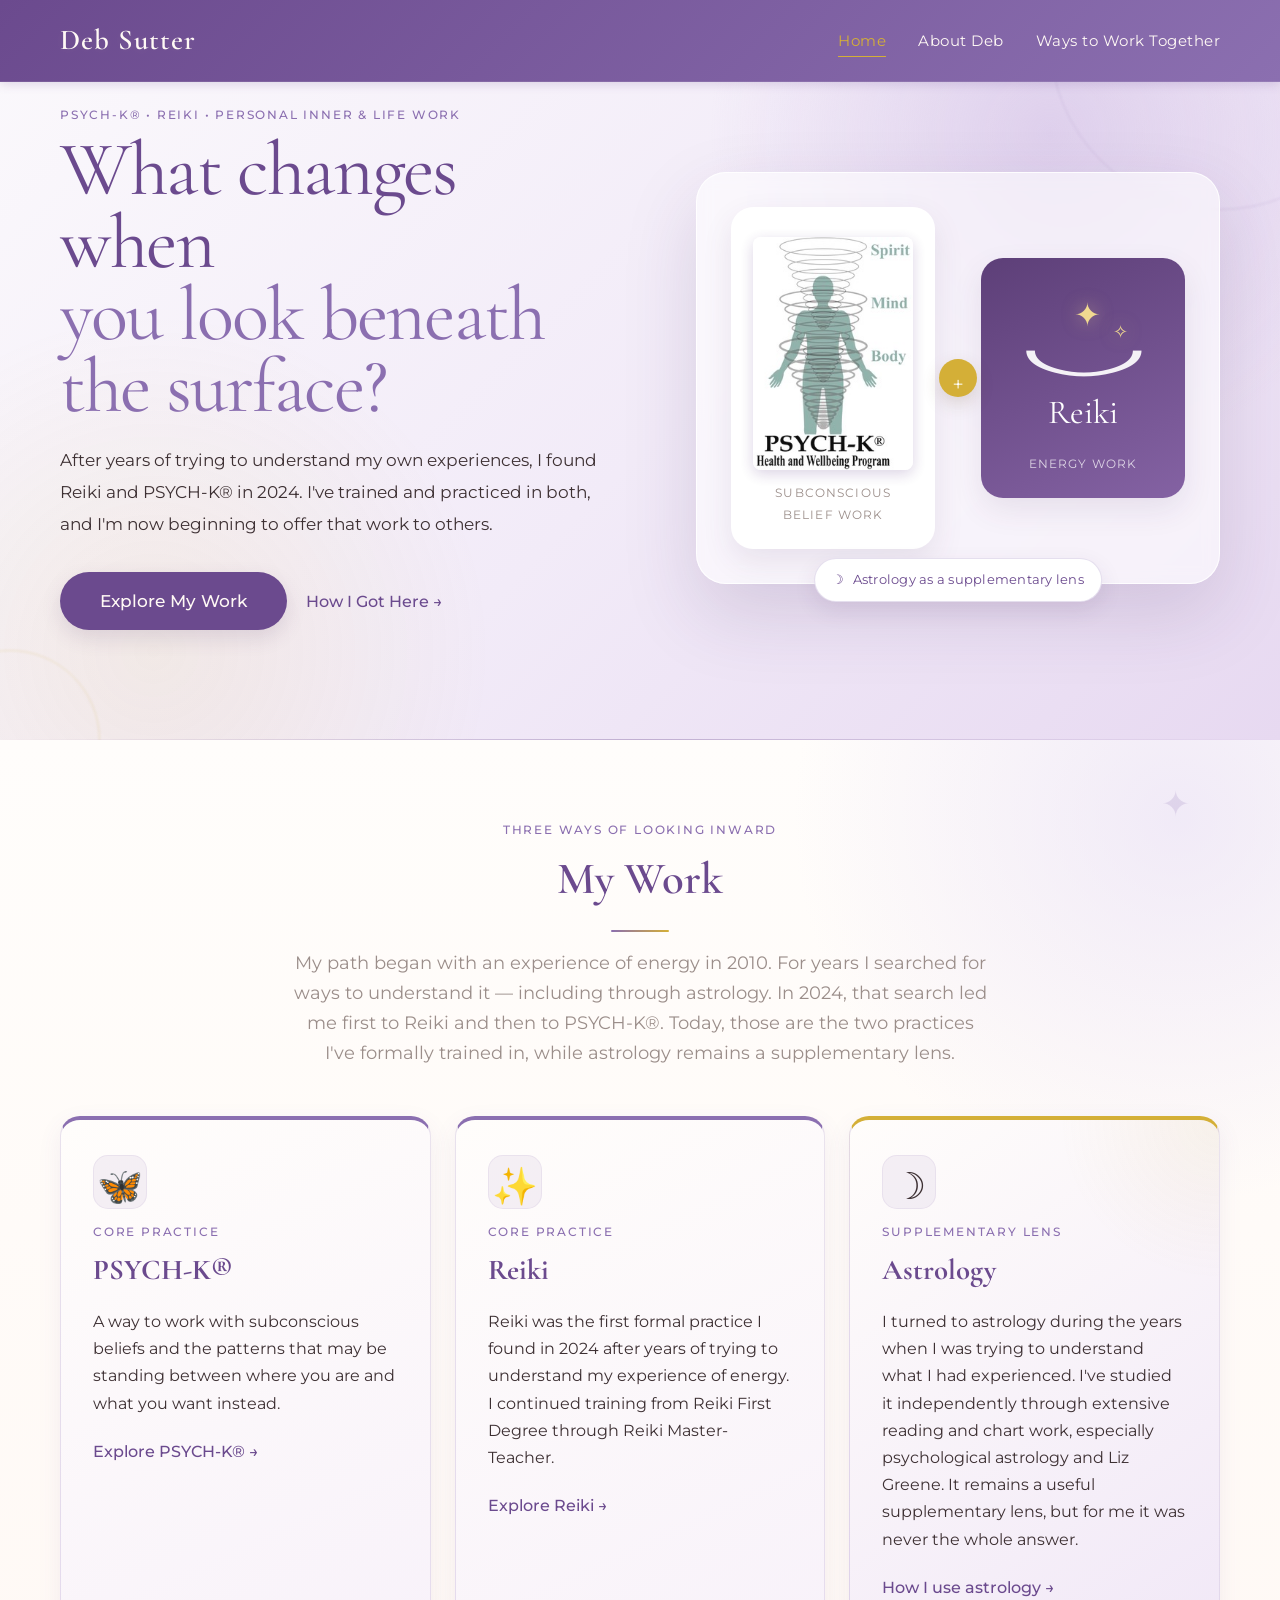
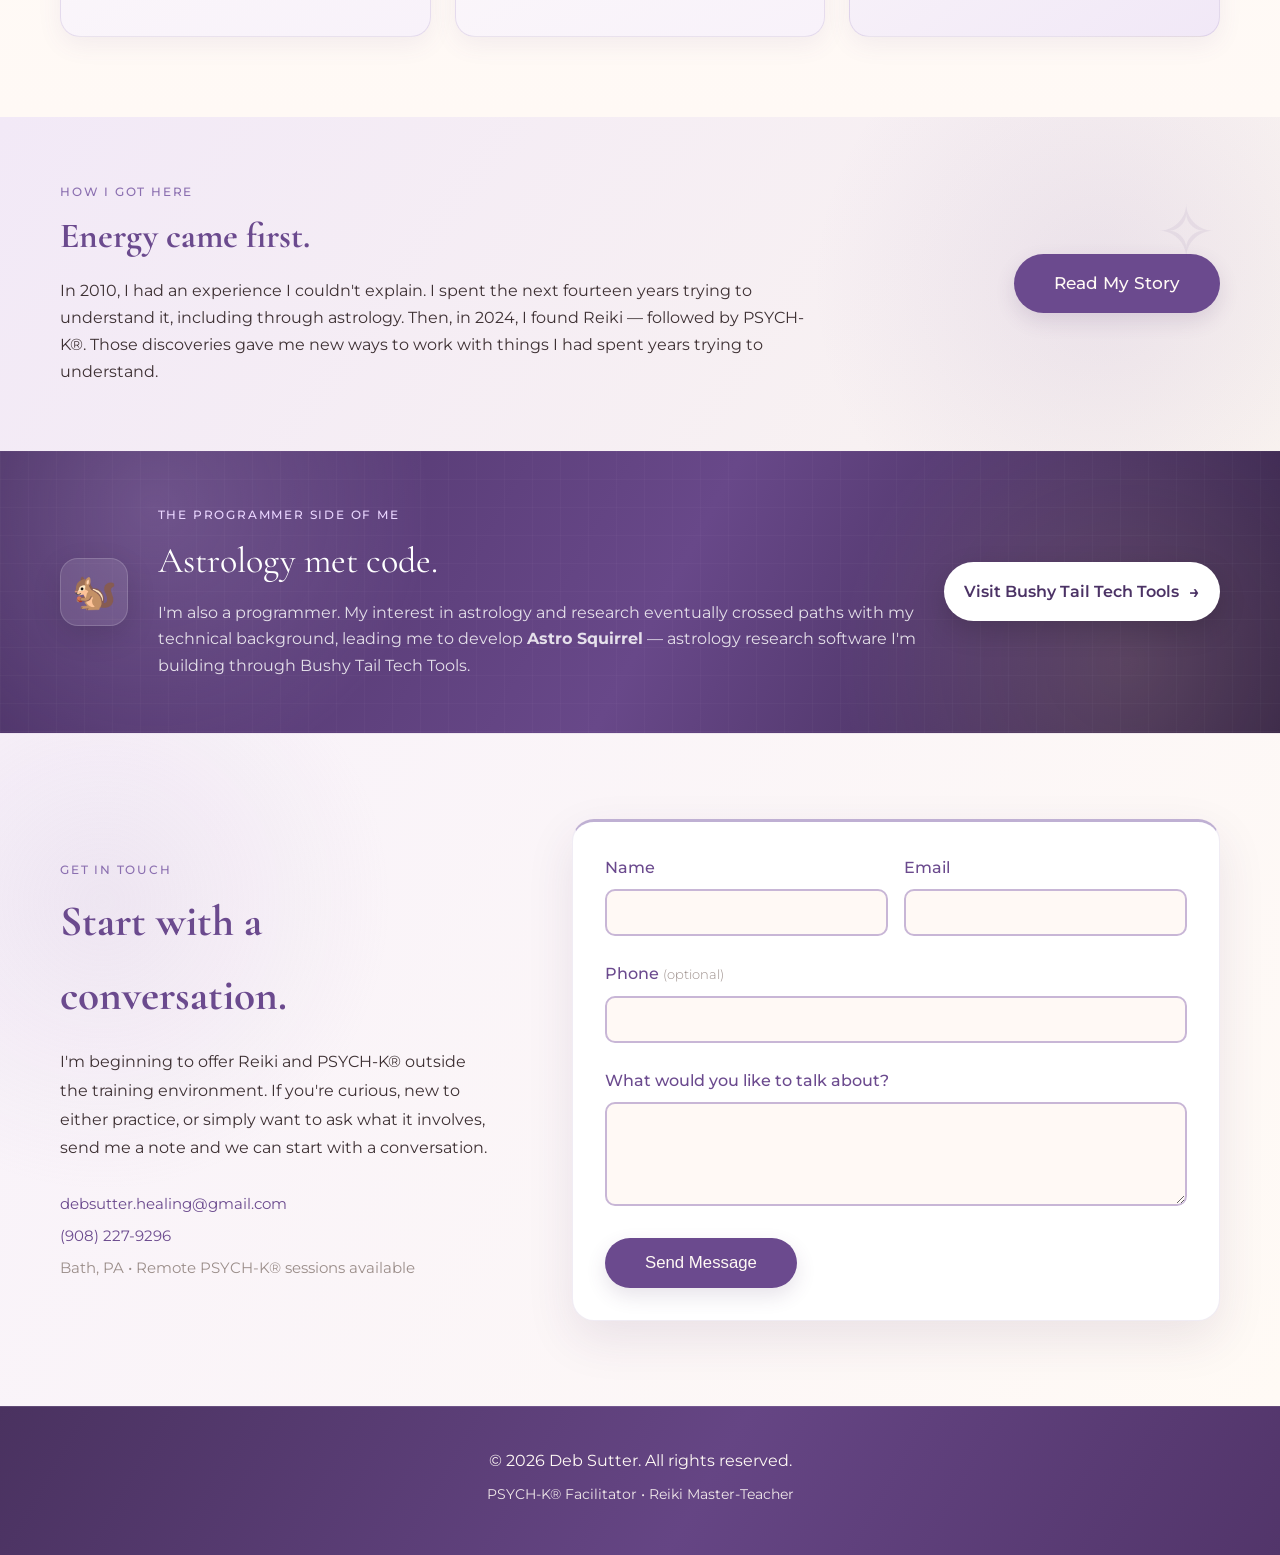
==== commit ac85d161: "Updates to Deb Sutter - reintroduce Reiki and introduce Astro Squirrel" ====
--- a/index.html
+++ b/index.html
@@ -3,86 +3,149 @@
 <head>
     <meta charset="UTF-8">
     <meta name="viewport" content="width=device-width, initial-scale=1.0">
-    <title>Deb Sutter - PSYCH-K® Facilitator</title>
+    <meta name="description" content="Deb Sutter offers PSYCH-K® facilitation and Reiki, with astrology used as a supplementary lens for personal exploration. In-person in Bath, PA and remote sessions available.">
+    <title>Deb Sutter | PSYCH-K® & Reiki</title>
     <link rel="stylesheet" href="styles.css">
     <link rel="preconnect" href="https://fonts.googleapis.com">
     <link rel="preconnect" href="https://fonts.gstatic.com" crossorigin>
     <link href="https://fonts.googleapis.com/css2?family=Cormorant+Garamond:wght@300;400;600&family=Montserrat:wght@300;400;500&display=swap" rel="stylesheet">
 </head>
 <body>
-    <!-- Navigation -->
     <nav class="navbar">
         <div class="container">
             <div class="nav-brand">Deb Sutter</div>
             <ul class="nav-menu">
-                <li><a href="index.html">Home</a></li>
+                <li><a href="index.html" class="nav-active">Home</a></li>
                 <li><a href="about.html">About Deb</a></li>
-                <li><a href="services.html">Services</a></li>
+                <li><a href="services.html">Ways to Work Together</a></li>
             </ul>
-            <div class="hamburger">
-                <span></span>
-                <span></span>
-                <span></span>
-            </div>
+            <div class="hamburger"><span></span><span></span><span></span></div>
         </div>
     </nav>
 
-    <!-- Hero + Contact Split Section -->
-    <section id="home" class="hero-split">
-        <div class="hero-split-inner">
-
-            <!-- Left: Hero Content -->
-            <div class="split-hero">
-                <h1>Transform Your Beliefs.<br>Transform Your Life.</h1>
-                <p class="hero-subtitle">PSYCH-K&reg; Facilitator</p>
-                <div class="hero-logo">
-                    <img src="psychk-hwp-logo.jpeg" alt="PSYCH-K® Health and Wellbeing Program Official Logo" class="psychk-logo">
-                </div>
-                <p class="hero-description">Using PSYCH-K&reg; to help you identify and shift the subconscious beliefs that shape your life — opening the door to lasting change, peace, and personal growth.</p>
-                <a href="services.html" class="cta-button">Learn More</a>
-            </div>
-
-            <!-- Right: Contact Form -->
-            <div class="split-contact">
-                <h2>Get in Touch</h2>
-                <p class="split-contact-intro">Ready to begin your journey?</p>
-                <form id="contactForm" action="https://formspree.io/f/xwprgnqw" method="POST">
-                    <div class="form-group">
-                        <label for="name">Name</label>
-                        <input type="text" id="name" name="name" required>
-                    </div>
-                    <div class="form-group">
-                        <label for="email">Email</label>
-                        <input type="email" id="email" name="email" required>
-                    </div>
-                    <div class="form-group">
-                        <label for="phone">Phone (Optional)</label>
-                        <input type="tel" id="phone" name="phone">
-                    </div>
-                    <div class="form-group">
-                        <label for="message">Message</label>
-                        <textarea id="message" name="message" rows="4" required></textarea>
-                    </div>
-                    <button type="submit" class="cta-button">Send Message</button>
-                </form>
-                <div class="split-contact-details">
-                    <p><a href="mailto:debsutter.healing@gmail.com">debsutter.healing@gmail.com</a></p>
-                    <p><a href="tel:+19082279296">(908) 227-9296</a></p>
-                    <p>Bath, PA &bull; Remote Sessions Available</p>
+    <section class="practice-hero">
+        <div class="hero-orb hero-orb-one"></div>
+        <div class="hero-orb hero-orb-two"></div>
+        <div class="container practice-hero-inner">
+            <div class="practice-hero-copy">
+                <p class="eyebrow">PSYCH-K® • Reiki • Personal Inner & Life Work</p>
+                <h1>What changes when<br><span>you look beneath the surface?</span></h1>
+                <p class="hero-description">After years of trying to understand my own experiences, I found Reiki and PSYCH-K® in 2024. I've trained and practiced in both, and I'm now beginning to offer that work to others.</p>
+                <div class="hero-actions">
+                    <a href="services.html" class="cta-button">Explore My Work</a>
+                    <a href="about.html" class="text-link">How I Got Here →</a>
                 </div>
             </div>
 
+            <div class="practice-visual" aria-label="PSYCH-K and Reiki">
+                <div class="practice-tile psychk-tile">
+                    <div class="tile-glow"></div>
+                    <img src="psychk-hwp-logo.jpeg" alt="PSYCH-K® Health and Wellbeing Program logo" class="psychk-logo refreshed-logo">
+                    <span>Subconscious belief work</span>
+                </div>
+                <div class="practice-connector"><span>+</span></div>
+                <div class="practice-tile reiki-tile">
+                    <div class="reiki-mark" aria-hidden="true">
+                        <span class="spark spark-a">✦</span>
+                        <span class="reiki-hands">◡</span>
+                        <span class="spark spark-b">✧</span>
+                    </div>
+                    <strong>Reiki</strong>
+                    <span>Energy work</span>
+                </div>
+                <div class="supplement-badge">☽ <span>Astrology as a supplementary lens</span></div>
+            </div>
         </div>
     </section>
 
-    <!-- Footer -->
+    <section class="pathways">
+        <div class="container">
+            <div class="section-heading-block">
+                <p class="section-kicker">Three ways of looking inward</p>
+                <h2 class="section-title">My Work</h2>
+                <p class="section-intro">My path began with an experience of energy in 2010. For years I searched for ways to understand it — including through astrology. In 2024, that search led me first to Reiki and then to PSYCH-K®. Today, those are the two practices I've formally trained in, while astrology remains a supplementary lens.</p>
+            </div>
+            <div class="pathway-grid">
+                <article class="pathway-card primary-pathway">
+                    <div class="pathway-icon">🦋</div>
+                    <p class="pathway-label">Core practice</p>
+                    <h3>PSYCH-K®</h3>
+                    <p>A way to work with subconscious beliefs and the patterns that may be standing between where you are and what you want instead.</p>
+                    <a href="services.html#psychk" class="card-link">Explore PSYCH-K® →</a>
+                </article>
+                <article class="pathway-card primary-pathway">
+                    <div class="pathway-icon">✨</div>
+                    <p class="pathway-label">Core practice</p>
+                    <h3>Reiki</h3>
+                    <p>Reiki was the first formal practice I found in 2024 after years of trying to understand my experience of energy. I continued training from Reiki First Degree through Reiki Master-Teacher.</p>
+                    <a href="services.html#reiki" class="card-link">Explore Reiki →</a>
+                </article>
+                <article class="pathway-card supplementary-pathway">
+                    <div class="pathway-icon">☽</div>
+                    <p class="pathway-label">Supplementary lens</p>
+                    <h3>Astrology</h3>
+                    <p>I turned to astrology during the years when I was trying to understand what I had experienced. I've studied it independently through extensive reading and chart work, especially psychological astrology and Liz Greene. It remains a useful supplementary lens, but for me it was never the whole answer.</p>
+                    <a href="services.html#astrology" class="card-link">How I use astrology →</a>
+                </article>
+            </div>
+        </div>
+    </section>
+
+    <section class="story-teaser">
+        <div class="container story-teaser-inner">
+            <div>
+                <p class="section-kicker">How I got here</p>
+                <h2>Energy came first.</h2>
+                <p>In 2010, I had an experience I couldn't explain. I spent the next fourteen years trying to understand it, including through astrology. Then, in 2024, I found Reiki — followed by PSYCH-K®. Those discoveries gave me new ways to work with things I had spent years trying to understand.</p>
+            </div>
+            <a href="about.html" class="cta-button secondary-button">Read My Story</a>
+        </div>
+    </section>
+
+    <section class="bushytail-callout">
+        <div class="container bushytail-callout-inner">
+            <div class="bushytail-icon" aria-hidden="true">🐿️</div>
+            <div class="bushytail-copy">
+                <p class="section-kicker light-kicker">The programmer side of me</p>
+                <h2>Astrology met code.</h2>
+                <p>I'm also a programmer. My interest in astrology and research eventually crossed paths with my technical background, leading me to develop <strong>Astro Squirrel</strong> — astrology research software I'm building through Bushy Tail Tech Tools.</p>
+            </div>
+            <a class="bushytail-button" href="https://www.bushytailtechtools.com/index.html" target="_blank" rel="noopener noreferrer">Visit Bushy Tail Tech Tools <span>→</span></a>
+        </div>
+    </section>
+
+    <section class="contact-home" id="contact">
+        <div class="container contact-home-grid">
+            <div class="contact-home-copy">
+                <p class="section-kicker">Get in touch</p>
+                <h2>Start with a conversation.</h2>
+                <p>I'm beginning to offer Reiki and PSYCH-K® outside the training environment. If you're curious, new to either practice, or simply want to ask what it involves, send me a note and we can start with a conversation.</p>
+                <div class="contact-direct">
+                    <a href="mailto:debsutter.healing@gmail.com">debsutter.healing@gmail.com</a>
+                    <a href="tel:+19082279296">(908) 227-9296</a>
+                    <span>Bath, PA • Remote PSYCH-K® sessions available</span>
+                </div>
+            </div>
+            <div class="contact-card">
+                <form id="contactForm" action="https://formspree.io/f/xwprgnqw" method="POST">
+                    <div class="form-row">
+                        <div class="form-group"><label for="name">Name</label><input type="text" id="name" name="name" required></div>
+                        <div class="form-group"><label for="email">Email</label><input type="email" id="email" name="email" required></div>
+                    </div>
+                    <div class="form-group"><label for="phone">Phone <span class="optional">(optional)</span></label><input type="tel" id="phone" name="phone"></div>
+                    <div class="form-group"><label for="message">What would you like to talk about?</label><textarea id="message" name="message" rows="4" required></textarea></div>
+                    <button type="submit" class="cta-button">Send Message</button>
+                </form>
+            </div>
+        </div>
+    </section>
+
     <footer class="footer">
         <div class="container">
             <p>&copy; 2026 Deb Sutter. All rights reserved.</p>
-            <p class="footer-note">PSYCH-K&reg; Facilitator</p>
+            <p class="footer-note">PSYCH-K® Facilitator • Reiki Master-Teacher</p>
         </div>
     </footer>
-
     <script src="script.js"></script>
 </body>
 </html>
--- a/styles.css
+++ b/styles.css
@@ -312,10 +312,11 @@
 /* Hero Logo */
 .hero-logo {
     margin: 1.5rem auto 1.8rem;
+    text-align: center;
 }
 
 .psychk-logo {
-    width: 110px;
+    width: 175px;
     height: auto;
     border-radius: 8px;
     box-shadow: 0 4px 14px rgba(107, 74, 142, 0.25);
@@ -762,3 +763,831 @@
         padding: 2rem 1.5rem;
     }
 }
+
+
+/* 2026 multi-practice refresh */
+.eyebrow,
+.section-kicker,
+.pathway-label {
+    text-transform: uppercase;
+    letter-spacing: 1.8px;
+    font-size: 0.76rem;
+    font-weight: 500;
+    color: var(--primary-purple);
+}
+
+.centered { text-align: center; }
+
+.hero-actions {
+    display: flex;
+    gap: 1.2rem;
+    align-items: center;
+    flex-wrap: wrap;
+    margin-bottom: 1.25rem;
+}
+
+.text-link,
+.card-link {
+    color: var(--deep-purple);
+    text-decoration: none;
+    font-weight: 500;
+}
+
+.text-link:hover,
+.card-link:hover { color: var(--primary-purple); }
+
+.pathways {
+    padding: var(--section-padding);
+    background: var(--warm-white);
+}
+
+.section-heading-block {
+    max-width: 780px;
+    margin: 0 auto 3rem;
+    text-align: center;
+}
+
+.pathway-grid {
+    display: grid;
+    grid-template-columns: repeat(3, 1fr);
+    gap: 1.5rem;
+}
+
+.pathway-card {
+    padding: 2.2rem 2rem;
+    border-radius: 20px;
+    background: var(--cream);
+    border: 1px solid rgba(139, 111, 176, 0.18);
+    box-shadow: 0 8px 25px rgba(107, 74, 142, 0.08);
+}
+
+.pathway-card.primary-pathway {
+    border-top: 4px solid var(--primary-purple);
+}
+
+.pathway-card.supplementary-pathway {
+    background: linear-gradient(145deg, var(--warm-white), var(--pale-lavender));
+    border-top: 4px solid var(--gold-accent);
+}
+
+.pathway-icon {
+    font-size: 2.3rem;
+    margin-bottom: 0.8rem;
+}
+
+.pathway-card h3,
+.supplement-panel h3,
+.story-teaser h2,
+.contact-strip h2 {
+    font-family: var(--font-heading);
+    color: var(--deep-purple);
+}
+
+.pathway-card h3 {
+    font-size: 1.8rem;
+    margin: 0.25rem 0 0.8rem;
+}
+
+.pathway-card p:not(.pathway-label) {
+    margin-bottom: 1.3rem;
+}
+
+.story-teaser {
+    padding: 65px 20px;
+    background: linear-gradient(135deg, var(--pale-lavender), var(--cream));
+}
+
+.story-teaser-inner,
+.contact-strip-inner {
+    display: flex;
+    justify-content: space-between;
+    align-items: center;
+    gap: 3rem;
+}
+
+.story-teaser-inner > div { max-width: 760px; }
+
+.story-teaser h2,
+.contact-strip h2 {
+    font-size: 2.2rem;
+    margin: 0.2rem 0 0.7rem;
+}
+
+.secondary-button {
+    white-space: nowrap;
+}
+
+.about-side-note {
+    max-width: 300px;
+    margin-top: 1.25rem;
+    padding: 1.2rem 1.3rem;
+    background: var(--pale-lavender);
+    border-radius: 14px;
+    color: var(--deep-purple);
+}
+
+.about-side-note strong,
+.about-side-note span {
+    display: block;
+}
+
+.about-side-note span {
+    font-size: 0.9rem;
+    margin-top: 0.35rem;
+    color: var(--text-dark);
+}
+
+.credentials {
+    display: grid;
+    grid-template-columns: repeat(2, 1fr);
+    gap: 2rem;
+}
+
+.study-note {
+    margin-top: 1.5rem;
+    padding: 1.4rem 1.6rem;
+    border: 1px solid var(--soft-lavender);
+    border-radius: 14px;
+    background: var(--warm-white);
+}
+
+.study-note strong {
+    color: var(--deep-purple);
+}
+
+.study-note p {
+    margin: 0.4rem 0 0;
+    font-size: 0.95rem;
+}
+
+.core-services {
+    grid-template-columns: repeat(2, minmax(0, 1fr));
+    max-width: 950px;
+    margin-left: auto;
+    margin-right: auto;
+}
+
+.supplement-panel {
+    max-width: 950px;
+    margin: 2.2rem auto 0;
+    padding: 2rem 2.2rem;
+    display: grid;
+    grid-template-columns: auto 1fr;
+    gap: 1.5rem;
+    align-items: start;
+    background: linear-gradient(135deg, var(--pale-lavender), var(--warm-white));
+    border: 1px solid var(--soft-lavender);
+    border-radius: 20px;
+}
+
+.supplement-symbol {
+    font-size: 2.7rem;
+    color: var(--deep-purple);
+    line-height: 1;
+}
+
+.supplement-panel h3 {
+    font-size: 1.8rem;
+    margin: 0.2rem 0 0.7rem;
+}
+
+.quiet-note {
+    margin-top: 0.8rem;
+    color: var(--warm-gray);
+    font-size: 0.9rem;
+}
+
+.contact-strip {
+    padding: 55px 20px;
+    background: var(--warm-white);
+    border-top: 1px solid var(--pale-lavender);
+}
+
+@media (max-width: 900px) {
+    .pathway-grid,
+    .core-services {
+        grid-template-columns: 1fr;
+    }
+    .story-teaser-inner,
+    .contact-strip-inner {
+        align-items: flex-start;
+        flex-direction: column;
+        gap: 1.5rem;
+    }
+}
+
+@media (max-width: 700px) {
+    .credentials {
+        grid-template-columns: 1fr;
+    }
+    .supplement-panel {
+        grid-template-columns: 1fr;
+    }
+    .hero-actions {
+        justify-content: center;
+    }
+}
+
+
+/* 2026 visual spark refresh */
+.practice-hero {
+    position: relative;
+    overflow: hidden;
+    padding: 105px 20px 90px;
+    background:
+        radial-gradient(circle at 82% 18%, rgba(205, 184, 226, .52), transparent 28%),
+        radial-gradient(circle at 12% 88%, rgba(212, 175, 55, .10), transparent 26%),
+        linear-gradient(135deg, #fbf9fc 0%, #f2ebf8 54%, #e7d9f1 100%);
+}
+
+.practice-hero::after {
+    content: "";
+    position: absolute;
+    left: 0; right: 0; bottom: 0;
+    height: 1px;
+    background: linear-gradient(90deg, transparent, rgba(107,74,142,.35), transparent);
+}
+
+.hero-orb {
+    position: absolute;
+    border-radius: 50%;
+    filter: blur(1px);
+    pointer-events: none;
+}
+.hero-orb-one {
+    width: 340px; height: 340px;
+    right: -110px; top: -130px;
+    border: 1px solid rgba(139,111,176,.18);
+}
+.hero-orb-two {
+    width: 180px; height: 180px;
+    left: -80px; bottom: -90px;
+    border: 1px solid rgba(212,175,55,.22);
+}
+
+.practice-hero-inner {
+    position: relative;
+    z-index: 1;
+    display: grid;
+    grid-template-columns: 1.03fr .97fr;
+    gap: 5rem;
+    align-items: center;
+}
+
+.practice-hero-copy h1 {
+    margin: .55rem 0 1.3rem;
+    font-family: var(--font-heading);
+    font-size: clamp(3.25rem, 6vw, 5.7rem);
+    line-height: .94;
+    font-weight: 400;
+    color: var(--deep-purple);
+    letter-spacing: -1.8px;
+}
+.practice-hero-copy h1 span {
+    color: var(--primary-purple);
+}
+.practice-hero-copy .hero-description {
+    max-width: 690px;
+    font-size: 1.08rem;
+    line-height: 1.85;
+}
+
+.practice-visual {
+    position: relative;
+    display: grid;
+    grid-template-columns: 1fr 46px 1fr;
+    align-items: center;
+    padding: 34px;
+    border-radius: 30px;
+    background: rgba(255,255,255,.58);
+    border: 1px solid rgba(255,255,255,.85);
+    box-shadow: 0 30px 75px rgba(67,43,92,.15);
+    backdrop-filter: blur(8px);
+}
+
+.practice-tile {
+    position: relative;
+    min-height: 235px;
+    padding: 30px 22px 24px;
+    border-radius: 22px;
+    display: flex;
+    flex-direction: column;
+    justify-content: center;
+    align-items: center;
+    text-align: center;
+    overflow: hidden;
+    box-shadow: 0 12px 30px rgba(74,49,99,.10);
+}
+.practice-tile > span:last-child {
+    margin-top: 12px;
+    font-size: .78rem;
+    letter-spacing: 1.15px;
+    text-transform: uppercase;
+    color: var(--warm-gray);
+}
+.psychk-tile {
+    background: #fff;
+}
+.reiki-tile {
+    background: linear-gradient(155deg, #5d3f78, #8462a3);
+    color: white;
+}
+.reiki-tile > span:last-child {
+    color: rgba(255,255,255,.75);
+}
+.reiki-tile strong {
+    font-family: var(--font-heading);
+    font-size: 2.1rem;
+    font-weight: 400;
+}
+.refreshed-logo {
+    width: min(100%, 180px);
+    height: auto;
+    object-fit: contain;
+}
+.practice-connector {
+    z-index: 3;
+    display: flex;
+    justify-content: center;
+}
+.practice-connector span {
+    width: 38px; height: 38px;
+    display: grid;
+    place-items: center;
+    border-radius: 50%;
+    background: var(--gold-accent);
+    color: white;
+    font-family: var(--font-heading);
+    font-size: 1.6rem;
+    box-shadow: 0 7px 18px rgba(92,66,36,.18);
+}
+.reiki-mark {
+    position: relative;
+    width: 110px;
+    height: 86px;
+    margin-bottom: 10px;
+}
+.reiki-hands {
+    position: absolute;
+    left: 50%; bottom: 0;
+    transform: translateX(-50%) scaleX(2.25);
+    font-family: var(--font-heading);
+    font-size: 4.2rem;
+    line-height: .8;
+    color: rgba(255,255,255,.92);
+}
+.spark {
+    position: absolute;
+    color: #f1d990;
+    text-shadow: 0 0 18px rgba(241,217,144,.5);
+}
+.spark-a { font-size: 2rem; top: 0; left: 42%; }
+.spark-b { font-size: 1.15rem; top: 28px; right: 10px; }
+
+.supplement-badge {
+    position: absolute;
+    left: 50%;
+    bottom: -19px;
+    transform: translateX(-50%);
+    width: max-content;
+    max-width: 88%;
+    padding: 10px 17px;
+    border-radius: 999px;
+    background: #fff;
+    border: 1px solid rgba(139,111,176,.22);
+    box-shadow: 0 8px 22px rgba(67,43,92,.10);
+    color: var(--deep-purple);
+    font-size: .8rem;
+    letter-spacing: .25px;
+}
+.supplement-badge > span { margin-left: 5px; }
+
+.contact-home {
+    padding: 85px 20px;
+    background:
+        linear-gradient(120deg, rgba(247,242,250,.96), rgba(255,252,247,.98));
+    border-top: 1px solid rgba(139,111,176,.12);
+}
+.contact-home-grid {
+    display: grid;
+    grid-template-columns: .8fr 1.2fr;
+    gap: 5rem;
+    align-items: center;
+}
+.contact-home-copy h2 {
+    margin: .3rem 0 1rem;
+    font-family: var(--font-heading);
+    color: var(--deep-purple);
+    font-size: 2.7rem;
+}
+.contact-home-copy > p {
+    max-width: 520px;
+    line-height: 1.8;
+}
+.contact-direct {
+    margin-top: 1.8rem;
+    display: flex;
+    flex-direction: column;
+    gap: .45rem;
+    font-size: .92rem;
+}
+.contact-direct a {
+    color: var(--deep-purple);
+    text-decoration: none;
+}
+.contact-direct a:hover { color: var(--primary-purple); }
+.contact-direct span { color: var(--warm-gray); }
+
+.contact-card {
+    padding: 32px;
+    border-radius: 22px;
+    background: white;
+    box-shadow: 0 18px 48px rgba(67,43,92,.10);
+    border: 1px solid rgba(139,111,176,.13);
+}
+.contact-card .form-row {
+    display: grid;
+    grid-template-columns: 1fr 1fr;
+    gap: 1rem;
+}
+.contact-card .optional {
+    color: var(--warm-gray);
+    font-weight: 300;
+    font-size: .8rem;
+}
+
+@media (max-width: 980px) {
+    .practice-hero-inner,
+    .contact-home-grid {
+        grid-template-columns: 1fr;
+        gap: 3rem;
+    }
+    .practice-hero-copy {
+        text-align: center;
+    }
+    .practice-hero-copy .hero-description {
+        margin-left: auto;
+        margin-right: auto;
+    }
+    .practice-hero-copy .hero-actions {
+        justify-content: center;
+    }
+    .practice-visual {
+        max-width: 680px;
+        width: 100%;
+        margin: 0 auto;
+    }
+}
+
+@media (max-width: 620px) {
+    .practice-hero { padding-top: 82px; }
+    .practice-hero-copy h1 {
+        font-size: 3.15rem;
+        line-height: 1;
+    }
+    .practice-visual {
+        grid-template-columns: 1fr;
+        gap: 14px;
+        padding: 22px 22px 42px;
+    }
+    .practice-tile { min-height: 190px; }
+    .practice-connector span { transform: rotate(45deg); }
+    .supplement-badge {
+        white-space: normal;
+        text-align: center;
+        width: 84%;
+    }
+    .contact-card .form-row { grid-template-columns: 1fr; }
+    .contact-card { padding: 24px 20px; }
+}
+
+
+/* Bushy Tail Tech Tools bridge */
+.bushytail-callout {
+    position: relative;
+    overflow: hidden;
+    padding: 54px 20px;
+    background:
+        radial-gradient(circle at 12% 20%, rgba(224,194,255,.20), transparent 24%),
+        radial-gradient(circle at 88% 75%, rgba(241,217,144,.13), transparent 25%),
+        linear-gradient(118deg, #4b3265 0%, #684889 52%, #352347 100%);
+    color: white;
+}
+.bushytail-callout::before {
+    content: "";
+    position: absolute;
+    inset: 0;
+    background-image: linear-gradient(rgba(255,255,255,.025) 1px, transparent 1px),
+                      linear-gradient(90deg, rgba(255,255,255,.025) 1px, transparent 1px);
+    background-size: 28px 28px;
+    pointer-events: none;
+}
+.bushytail-callout-inner {
+    position: relative;
+    z-index: 1;
+    display: grid;
+    grid-template-columns: 72px 1fr auto;
+    gap: 1.6rem;
+    align-items: center;
+}
+.bushytail-icon {
+    width: 68px;
+    height: 68px;
+    display: grid;
+    place-items: center;
+    border-radius: 18px;
+    background: rgba(255,255,255,.10);
+    border: 1px solid rgba(255,255,255,.16);
+    font-size: 2.25rem;
+    box-shadow: 0 10px 30px rgba(0,0,0,.12);
+}
+.light-kicker {
+    color: #ead6ff !important;
+    margin-bottom: .3rem;
+}
+.bushytail-copy h2 {
+    margin: 0 0 .55rem;
+    font-family: var(--font-heading);
+    font-size: 2.25rem;
+    font-weight: 400;
+    color: white;
+}
+.bushytail-copy p:last-child {
+    margin: 0;
+    max-width: 760px;
+    line-height: 1.65;
+    color: rgba(255,255,255,.83);
+}
+.bushytail-button {
+    display: inline-flex;
+    align-items: center;
+    gap: .65rem;
+    padding: 14px 20px;
+    border-radius: 999px;
+    background: white;
+    color: #4b3265;
+    text-decoration: none;
+    font-weight: 600;
+    white-space: nowrap;
+    box-shadow: 0 10px 28px rgba(0,0,0,.16);
+    transition: transform .2s ease, box-shadow .2s ease;
+}
+.bushytail-button:hover {
+    transform: translateY(-2px);
+    box-shadow: 0 14px 32px rgba(0,0,0,.22);
+}
+.bushytail-button span { font-size: 1.15rem; }
+
+.bushytail-about-card {
+    margin-top: 2rem;
+    padding: 28px;
+    display: grid;
+    grid-template-columns: 58px 1fr;
+    gap: 1.25rem;
+    border-radius: 20px;
+    background: linear-gradient(135deg, #f4ecfa, #fff 62%);
+    border: 1px solid rgba(107,72,137,.20);
+    box-shadow: 0 14px 34px rgba(67,43,92,.09);
+}
+.bushytail-about-icon {
+    width: 54px;
+    height: 54px;
+    display: grid;
+    place-items: center;
+    border-radius: 15px;
+    background: linear-gradient(145deg, #5a3b74, #80609c);
+    font-size: 1.85rem;
+    box-shadow: 0 8px 20px rgba(67,43,92,.18);
+}
+.bushytail-mini-label {
+    display: block;
+    margin-bottom: .3rem;
+    color: var(--primary-purple);
+    font-size: .7rem;
+    font-weight: 700;
+    letter-spacing: 1.45px;
+}
+.bushytail-about-card h3 {
+    margin: 0 0 .6rem;
+    color: var(--deep-purple);
+    font-family: var(--font-heading);
+    font-size: 1.75rem;
+}
+.bushytail-about-card p {
+    margin: 0 0 .8rem;
+    line-height: 1.7;
+}
+.bushytail-inline-link {
+    color: var(--primary-purple);
+    font-weight: 650;
+    text-decoration: none;
+}
+.bushytail-inline-link:hover { text-decoration: underline; }
+
+@media (max-width: 820px) {
+    .bushytail-callout-inner {
+        grid-template-columns: 60px 1fr;
+    }
+    .bushytail-button {
+        grid-column: 1 / -1;
+        justify-self: start;
+        margin-left: 76px;
+    }
+}
+@media (max-width: 560px) {
+    .bushytail-callout-inner,
+    .bushytail-about-card {
+        grid-template-columns: 1fr;
+    }
+    .bushytail-button {
+        margin-left: 0;
+    }
+}
+
+
+/* 2026 visual polish — related to Bushy Tail, intentionally softer */
+:root {
+    --ink-purple: #49345f;
+    --plum-shadow: rgba(70, 45, 91, .12);
+    --soft-gold: #c9a85a;
+    --mist-lavender: #f4eef8;
+    --paper: #fffdfb;
+}
+
+body {
+    background:
+        radial-gradient(circle at 8% 8%, rgba(200,182,214,.10), transparent 24rem),
+        var(--warm-white);
+}
+
+.navbar {
+    background: linear-gradient(118deg, #4f3568 0%, #6b4a8e 50%, #8063a2 100%);
+    box-shadow: 0 5px 22px rgba(58, 37, 77, .18);
+    border-bottom: 1px solid rgba(255,255,255,.10);
+}
+
+.nav-brand {
+    text-shadow: 0 1px 12px rgba(255,255,255,.08);
+}
+
+.nav-menu a {
+    position: relative;
+}
+.nav-menu a::after {
+    content: "";
+    position: absolute;
+    left: 50%;
+    right: 50%;
+    bottom: -7px;
+    height: 1px;
+    background: var(--gold-accent);
+    transition: left .22s ease, right .22s ease;
+}
+.nav-menu a:hover::after,
+.nav-menu a.nav-active::after {
+    left: 0;
+    right: 0;
+}
+
+/* Give section transitions more dimension without making the site feel "techy". */
+.pathways {
+    position: relative;
+    background:
+        radial-gradient(circle at 92% 8%, rgba(232,223,245,.62), transparent 24rem),
+        linear-gradient(180deg, #fffdfb 0%, #fff9f5 100%);
+}
+.pathways::before {
+    content: "✦";
+    position: absolute;
+    top: 34px;
+    right: 7%;
+    color: rgba(139,111,176,.18);
+    font-size: 2.2rem;
+}
+
+.section-heading-block .section-title,
+.about-section .section-title,
+.services-section .section-title,
+.faq-section .section-title {
+    position: relative;
+}
+.section-heading-block .section-title::after,
+.about-section .section-title::after,
+.services-section .section-title::after,
+.faq-section .section-title::after {
+    content: "";
+    display: block;
+    width: 58px;
+    height: 2px;
+    margin: .8rem auto 0;
+    background: linear-gradient(90deg, var(--primary-purple), var(--gold-accent));
+    border-radius: 999px;
+}
+
+/* Cards borrow Bushy Tail's depth, but retain the calm Deb Sutter palette. */
+.pathway-card,
+.service-card,
+.testimonial-card,
+.faq-item,
+.study-note {
+    transition: transform .22s ease, box-shadow .22s ease, border-color .22s ease;
+}
+.pathway-card:hover,
+.service-card:hover {
+    transform: translateY(-4px);
+    box-shadow: 0 16px 38px rgba(70,45,91,.13);
+    border-color: rgba(139,111,176,.30);
+}
+
+.pathway-card.primary-pathway {
+    background: linear-gradient(155deg, #fffdfb 0%, #f8f2fa 100%);
+}
+.pathway-card.supplementary-pathway {
+    background:
+        radial-gradient(circle at 100% 0%, rgba(212,175,55,.08), transparent 10rem),
+        linear-gradient(145deg, #fffdfb, #f1e8f7);
+}
+
+.pathway-icon {
+    width: 54px;
+    height: 54px;
+    display: grid;
+    place-items: center;
+    border-radius: 15px;
+    background: rgba(139,111,176,.09);
+    box-shadow: inset 0 0 0 1px rgba(139,111,176,.10);
+}
+
+.story-teaser {
+    position: relative;
+    overflow: hidden;
+    background:
+        radial-gradient(circle at 86% 50%, rgba(139,111,176,.13), transparent 18rem),
+        linear-gradient(125deg, #f2e9f7 0%, #faf4f0 100%);
+}
+.story-teaser::after {
+    content: "✧";
+    position: absolute;
+    right: 5%;
+    top: 16%;
+    font-size: 4.5rem;
+    color: rgba(107,74,142,.08);
+}
+
+/* Buttons: slightly more polished, still warm rather than product-like. */
+.cta-button,
+.secondary-button {
+    box-shadow: 0 8px 20px rgba(84,55,108,.14);
+    transition: transform .2s ease, box-shadow .2s ease, filter .2s ease;
+}
+.cta-button:hover,
+.secondary-button:hover {
+    transform: translateY(-2px);
+    box-shadow: 0 12px 28px rgba(84,55,108,.20);
+}
+
+/* About/services pages get a faint atmospheric background instead of flat white. */
+.about-section,
+.services-section,
+.faq-section {
+    background:
+        radial-gradient(circle at 92% 18%, rgba(232,223,245,.40), transparent 22rem),
+        radial-gradient(circle at 8% 82%, rgba(212,175,55,.045), transparent 18rem),
+        var(--warm-white);
+}
+
+.credentials > div {
+    border-radius: 16px;
+    background: linear-gradient(145deg, #fffdfb, #f7f0fa);
+    border: 1px solid rgba(139,111,176,.14);
+    box-shadow: 0 8px 24px rgba(70,45,91,.07);
+}
+
+.study-note {
+    border-left-color: var(--soft-gold);
+    background: linear-gradient(110deg, rgba(232,223,245,.65), rgba(255,253,251,.95));
+}
+
+/* Contact area stays inviting and less visually dominant than the opening hero. */
+.contact-home {
+    background:
+        radial-gradient(circle at 8% 25%, rgba(200,182,214,.22), transparent 18rem),
+        linear-gradient(120deg, #f8f2fa, #fffaf5);
+}
+.contact-card {
+    border-top: 3px solid rgba(139,111,176,.55);
+}
+
+/* Footer gets the same deeper plum family as the nav/Bushy Tail bridge. */
+.footer {
+    background: linear-gradient(120deg, #4a3260 0%, #654584 55%, #52356a 100%);
+    border-top: 1px solid rgba(255,255,255,.10);
+}
+
+/* Small-screen polish */
+@media (max-width: 768px) {
+    .pathways::before,
+    .story-teaser::after {
+        display: none;
+    }
+}
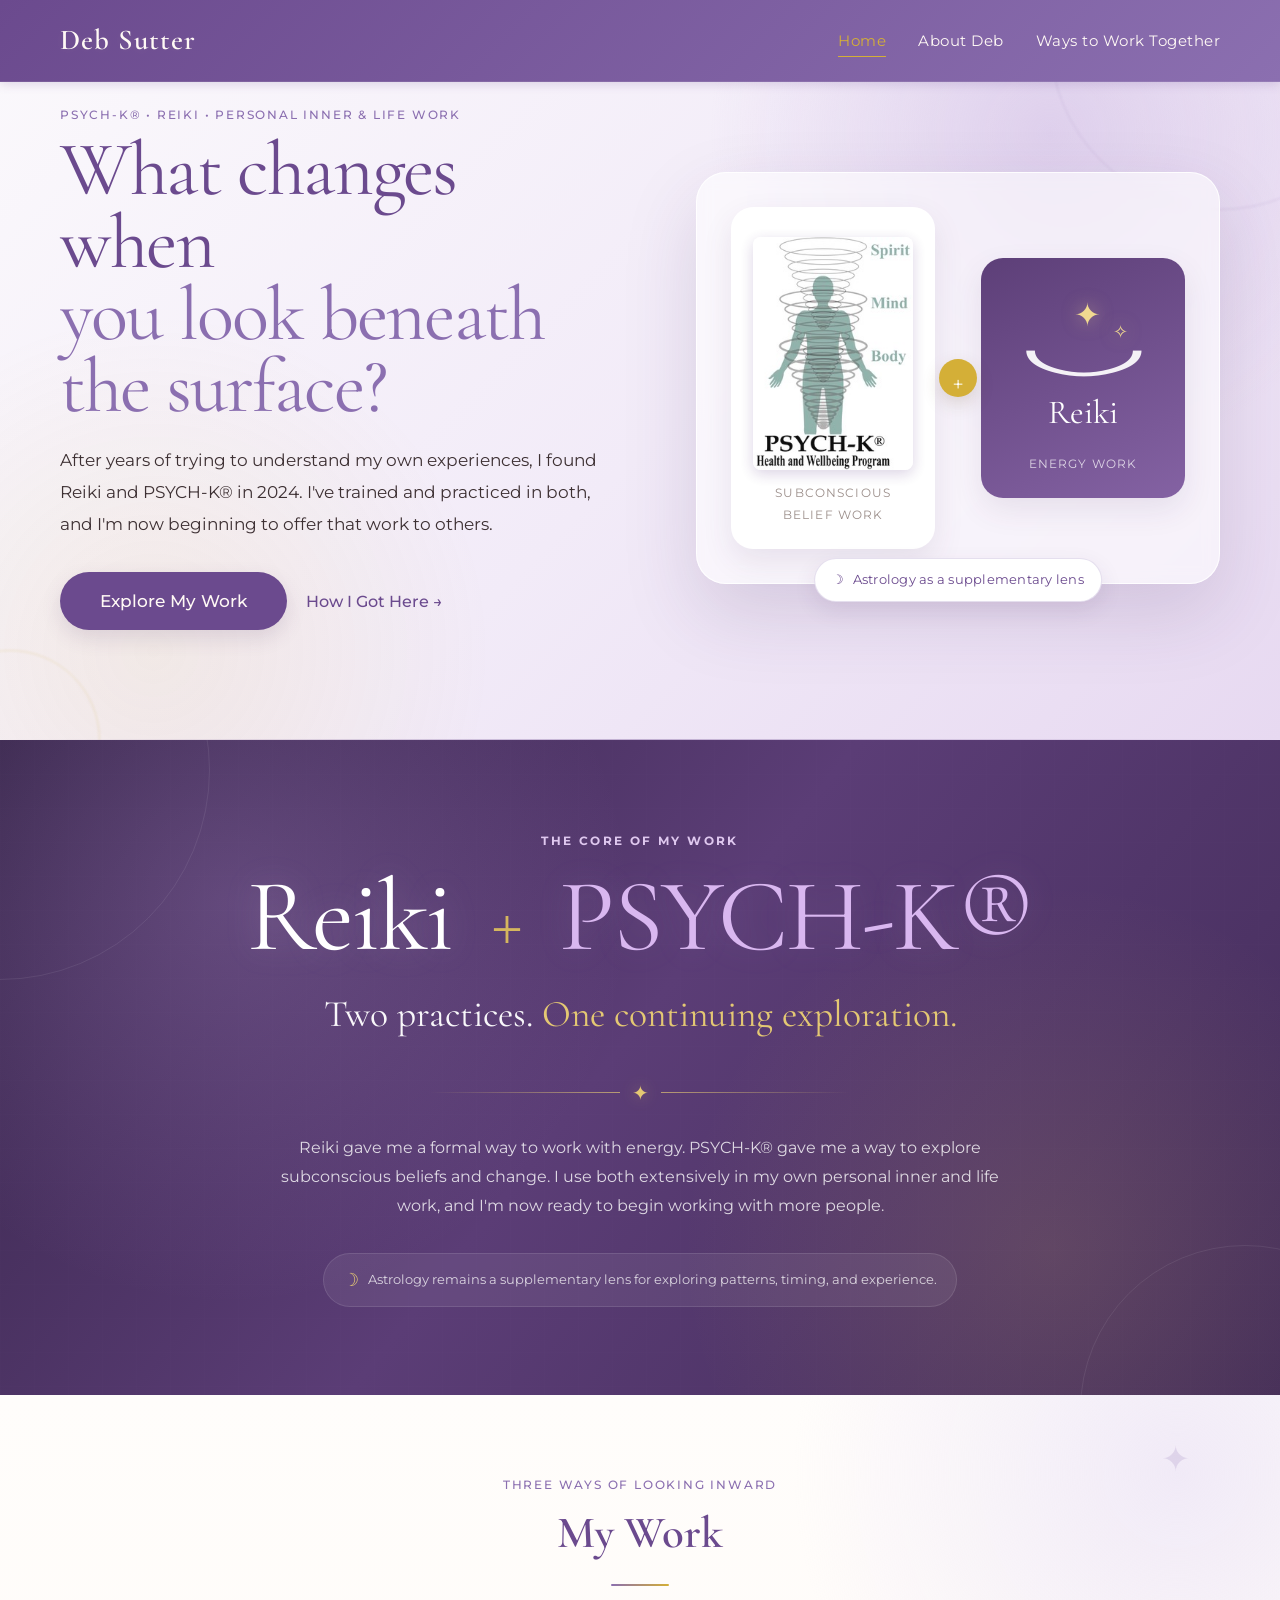
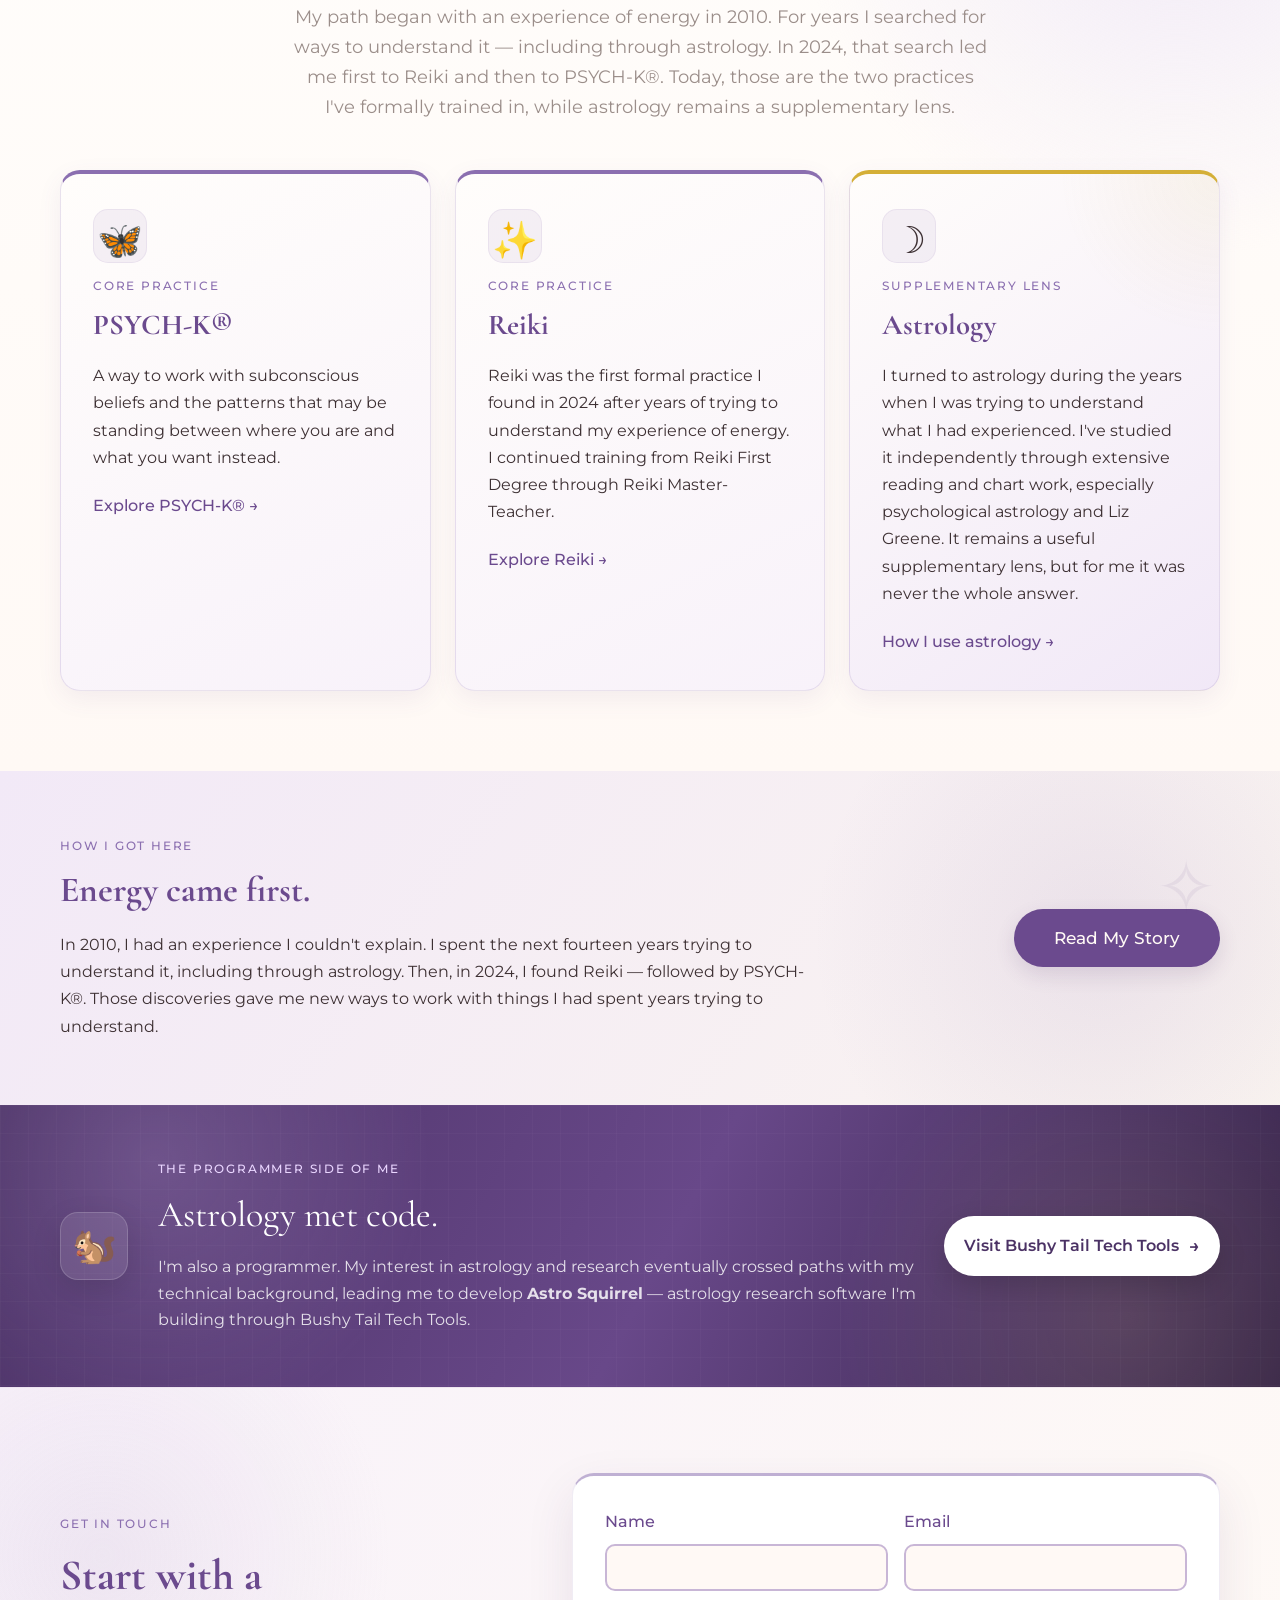
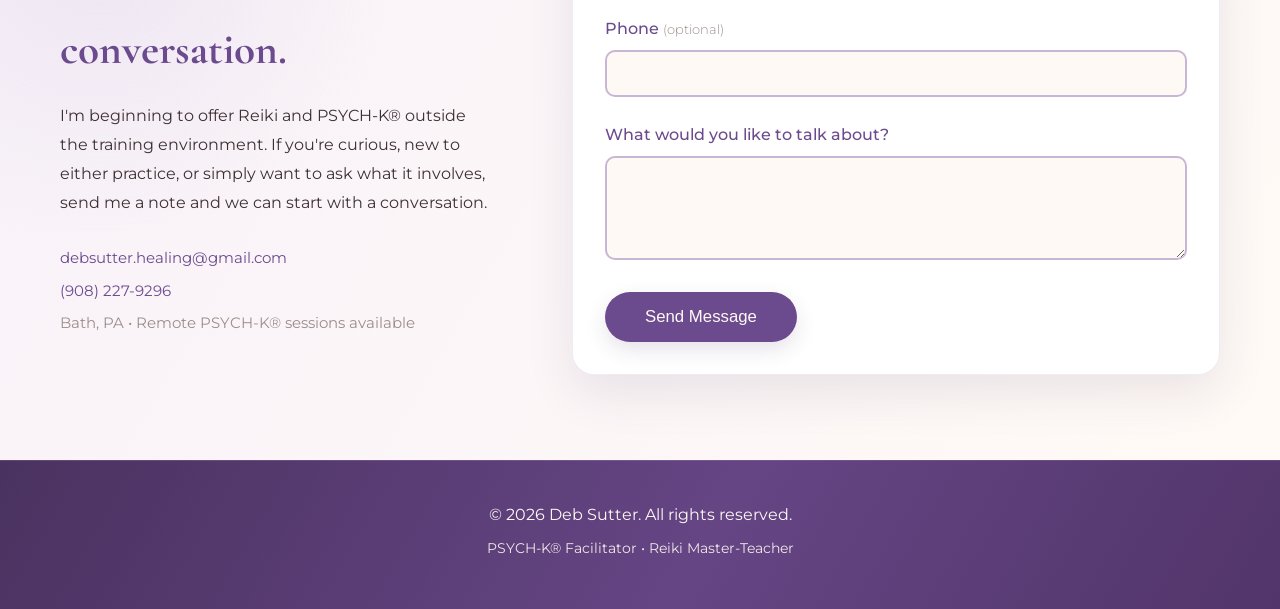
==== commit 624dd0bc: "Extra styling updates" ====
--- a/index.html
+++ b/index.html
@@ -58,6 +58,31 @@
         </div>
     </section>
 
+    <section class="signature-practices">
+        <div class="signature-aura aura-one"></div>
+        <div class="signature-aura aura-two"></div>
+        <div class="container signature-practices-inner">
+            <p class="signature-kicker">THE CORE OF MY WORK</p>
+            <h2 class="signature-title">
+                <span class="signature-reiki">Reiki</span>
+                <span class="signature-plus">+</span>
+                <span class="signature-psychk">PSYCH-K®</span>
+            </h2>
+            <p class="signature-headline">Two practices. <span>One continuing exploration.</span></p>
+
+            <div class="signature-energy-line" aria-hidden="true">
+                <span></span><i>✦</i><span></span>
+            </div>
+
+            <p class="signature-description">Reiki gave me a formal way to work with energy. PSYCH-K® gave me a way to explore subconscious beliefs and change. I use both extensively in my own personal inner and life work, and I'm now ready to begin working with more people.</p>
+
+            <div class="signature-astrology">
+                <span class="signature-moon">☽</span>
+                <span>Astrology remains a supplementary lens for exploring patterns, timing, and experience.</span>
+            </div>
+        </div>
+    </section>
+
     <section class="pathways">
         <div class="container">
             <div class="section-heading-block">
@@ -90,6 +115,8 @@
             </div>
         </div>
     </section>
+
+
 
     <section class="story-teaser">
         <div class="container story-teaser-inner">
--- a/styles.css
+++ b/styles.css
@@ -1591,3 +1591,350 @@
         display: none;
     }
 }
+
+
+/* Signature visual moments — intentionally limited to two places */
+
+/* Home: Reiki + PSYCH-K signature */
+.signature-practices {
+    position: relative;
+    overflow: hidden;
+    padding: 92px 20px 88px;
+    color: white;
+    background:
+        radial-gradient(circle at 18% 25%, rgba(192,155,225,.24), transparent 25rem),
+        radial-gradient(circle at 82% 78%, rgba(226,194,103,.14), transparent 23rem),
+        linear-gradient(128deg, #38264b 0%, #5b3d76 48%, #432c59 100%);
+}
+.signature-practices::before {
+    content: "";
+    position: absolute;
+    inset: 0;
+    opacity: .28;
+    background-image:
+        linear-gradient(rgba(255,255,255,.025) 1px, transparent 1px),
+        linear-gradient(90deg, rgba(255,255,255,.025) 1px, transparent 1px);
+    background-size: 34px 34px;
+}
+.signature-aura {
+    position: absolute;
+    border-radius: 50%;
+    border: 1px solid rgba(255,255,255,.08);
+    pointer-events: none;
+}
+.aura-one {
+    width: 420px; height: 420px;
+    left: -210px; top: -180px;
+}
+.aura-two {
+    width: 330px; height: 330px;
+    right: -130px; bottom: -180px;
+}
+.signature-practices-inner {
+    position: relative;
+    z-index: 1;
+    max-width: 900px;
+    text-align: center;
+}
+.signature-kicker {
+    margin: 0 0 1rem;
+    color: #dfc8ef;
+    font-size: .72rem;
+    font-weight: 700;
+    letter-spacing: 2.4px;
+}
+.signature-title {
+    display: flex;
+    justify-content: center;
+    align-items: baseline;
+    flex-wrap: wrap;
+    gap: .35em;
+    margin: 0;
+    font-family: var(--font-heading);
+    font-size: clamp(3.5rem, 8vw, 6.7rem);
+    line-height: .95;
+    font-weight: 400;
+    letter-spacing: -2px;
+}
+.signature-reiki {
+    color: #fff;
+    text-shadow: 0 0 34px rgba(232,215,247,.22);
+}
+.signature-plus {
+    color: #d5b65e;
+    font-size: .55em;
+    font-style: italic;
+}
+.signature-psychk {
+    color: #d9b7f0;
+    text-shadow: 0 0 34px rgba(217,183,240,.18);
+}
+.signature-headline {
+    margin: 1.1rem 0 0;
+    font-family: var(--font-heading);
+    font-size: clamp(1.65rem, 3vw, 2.35rem);
+    color: rgba(255,255,255,.96);
+}
+.signature-headline span { color: #e4c873; }
+.signature-energy-line {
+    margin: 1.8rem auto 1.55rem;
+    display: flex;
+    align-items: center;
+    justify-content: center;
+    gap: 12px;
+    max-width: 420px;
+}
+.signature-energy-line span {
+    height: 1px;
+    flex: 1;
+    background: linear-gradient(90deg, transparent, rgba(228,200,115,.68));
+}
+.signature-energy-line span:last-child {
+    background: linear-gradient(90deg, rgba(228,200,115,.68), transparent);
+}
+.signature-energy-line i {
+    color: #e4c873;
+    font-style: normal;
+    font-size: 1.25rem;
+    text-shadow: 0 0 15px rgba(228,200,115,.45);
+}
+.signature-description {
+    max-width: 730px;
+    margin: 0 auto;
+    color: rgba(255,255,255,.80);
+    line-height: 1.8;
+    font-size: 1rem;
+}
+.signature-astrology {
+    width: fit-content;
+    max-width: 92%;
+    margin: 2rem auto 0;
+    padding: 11px 19px;
+    display: flex;
+    align-items: center;
+    gap: 9px;
+    border-radius: 999px;
+    color: rgba(255,255,255,.76);
+    background: rgba(255,255,255,.065);
+    border: 1px solid rgba(255,255,255,.11);
+    font-size: .84rem;
+}
+.signature-moon {
+    color: #e4c873;
+    font-size: 1.1rem;
+}
+
+/* About: visual journey */
+.journey-wrap {
+    position: relative;
+    margin: 3.5rem 0 3rem;
+    padding: 42px 38px 46px;
+    overflow: hidden;
+    border-radius: 26px;
+    color: white;
+    background:
+        radial-gradient(circle at 92% 8%, rgba(214,182,239,.20), transparent 17rem),
+        radial-gradient(circle at 5% 95%, rgba(226,194,103,.10), transparent 16rem),
+        linear-gradient(140deg, #443058, #5e4178 55%, #3b284e);
+    box-shadow: 0 22px 55px rgba(60,39,78,.16);
+}
+.journey-wrap::after {
+    content: "✦";
+    position: absolute;
+    right: 30px;
+    top: 18px;
+    font-size: 5rem;
+    color: rgba(255,255,255,.035);
+}
+.journey-heading {
+    margin-bottom: 2.4rem;
+    text-align: center;
+}
+.journey-overline {
+    color: #ddc6ec;
+    font-size: .68rem;
+    font-weight: 700;
+    letter-spacing: 2.3px;
+}
+.journey-heading h3 {
+    margin: .5rem 0 0;
+    color: white;
+    font-family: var(--font-heading);
+    font-size: clamp(2.2rem, 4vw, 3.4rem);
+    font-weight: 400;
+}
+.journey-heading h3 span { color: #e0c0f2; }
+.journey-heading h3 em {
+    color: #e3c66e;
+    font-style: normal;
+}
+.journey-track {
+    position: relative;
+    max-width: 780px;
+    margin: 0 auto;
+}
+.journey-track::before {
+    content: "";
+    position: absolute;
+    left: 129px;
+    top: 24px;
+    bottom: 24px;
+    width: 1px;
+    background: linear-gradient(180deg, transparent, rgba(228,200,115,.55) 12%, rgba(220,195,238,.42) 86%, transparent);
+}
+.journey-stop {
+    position: relative;
+    display: grid;
+    grid-template-columns: 96px 66px 1fr;
+    align-items: center;
+    min-height: 130px;
+}
+.journey-year {
+    text-align: right;
+    color: #e7d4f3;
+    font-family: var(--font-heading);
+    font-size: 1.15rem;
+}
+.journey-node {
+    position: relative;
+    z-index: 2;
+    display: flex;
+    justify-content: center;
+}
+.journey-node span {
+    width: 38px;
+    height: 38px;
+    display: grid;
+    place-items: center;
+    border-radius: 50%;
+    color: #f0d47d;
+    background: #503667;
+    border: 1px solid rgba(240,212,125,.38);
+    box-shadow: 0 0 0 6px rgba(255,255,255,.025), 0 0 22px rgba(240,212,125,.10);
+}
+.journey-card {
+    margin: 12px 0;
+    padding: 18px 21px;
+    border-radius: 16px;
+    background: rgba(255,255,255,.065);
+    border: 1px solid rgba(255,255,255,.09);
+}
+.journey-label {
+    color: #d8bee9;
+    font-size: .61rem;
+    font-weight: 700;
+    letter-spacing: 1.6px;
+}
+.journey-card h4 {
+    margin: .25rem 0 .35rem;
+    color: white;
+    font-family: var(--font-heading);
+    font-size: 1.45rem;
+    font-weight: 400;
+}
+.journey-card p {
+    margin: 0;
+    color: rgba(255,255,255,.72);
+    line-height: 1.55;
+    font-size: .91rem;
+}
+.journey-reiki { color: #fff; }
+.journey-psychk { color: #dab8ef; }
+.journey-now .journey-node span {
+    background: #a38745;
+    color: #fff8df;
+}
+.journey-now .journey-card {
+    background: linear-gradient(115deg, rgba(228,200,115,.13), rgba(255,255,255,.065));
+    border-color: rgba(228,200,115,.20);
+}
+.journey-now .journey-card h4 { color: #f1d984; }
+
+@media (max-width: 650px) {
+    .signature-practices { padding: 72px 18px; }
+    .signature-title { letter-spacing: -1px; }
+    .signature-astrology {
+        border-radius: 18px;
+        text-align: left;
+    }
+    .journey-wrap {
+        margin-left: -8px;
+        margin-right: -8px;
+        padding: 34px 20px 36px;
+    }
+    .journey-track::before {
+        left: 20px;
+    }
+    .journey-stop {
+        grid-template-columns: 42px 1fr;
+        grid-template-areas:
+            "node year"
+            "node card";
+        min-height: 0;
+        margin-bottom: 22px;
+    }
+    .journey-year {
+        grid-area: year;
+        text-align: left;
+        padding-left: 8px;
+        margin-bottom: 4px;
+    }
+    .journey-node {
+        grid-area: node;
+        align-self: stretch;
+        align-items: flex-start;
+        padding-top: 3px;
+    }
+    .journey-card {
+        grid-area: card;
+        margin: 0 0 0 8px;
+    }
+}
+
+
+/* The Path Here now carries the full About story */
+.journey-intro {
+    max-width: 790px;
+    margin-bottom: 1.6rem;
+    line-height: 1.8;
+}
+.journey-stop {
+    min-height: 165px;
+    align-items: stretch;
+}
+.journey-year,
+.journey-node {
+    align-self: center;
+}
+.journey-card {
+    display: flex;
+    flex-direction: column;
+    justify-content: center;
+    padding: 23px 25px;
+}
+.journey-card p {
+    line-height: 1.68;
+    font-size: .94rem;
+}
+.journey-card p strong {
+    color: #f2e5fa;
+}
+.journey-stop-alt .journey-card,
+.journey-now .journey-card {
+    padding-top: 25px;
+    padding-bottom: 25px;
+}
+.after-visual-note {
+    max-width: 760px;
+    margin: 1.6rem auto 2.6rem;
+    text-align: center;
+    line-height: 1.75;
+}
+@media (max-width: 650px) {
+    .journey-stop {
+        min-height: 0;
+    }
+    .journey-card {
+        padding: 20px;
+    }
+}
